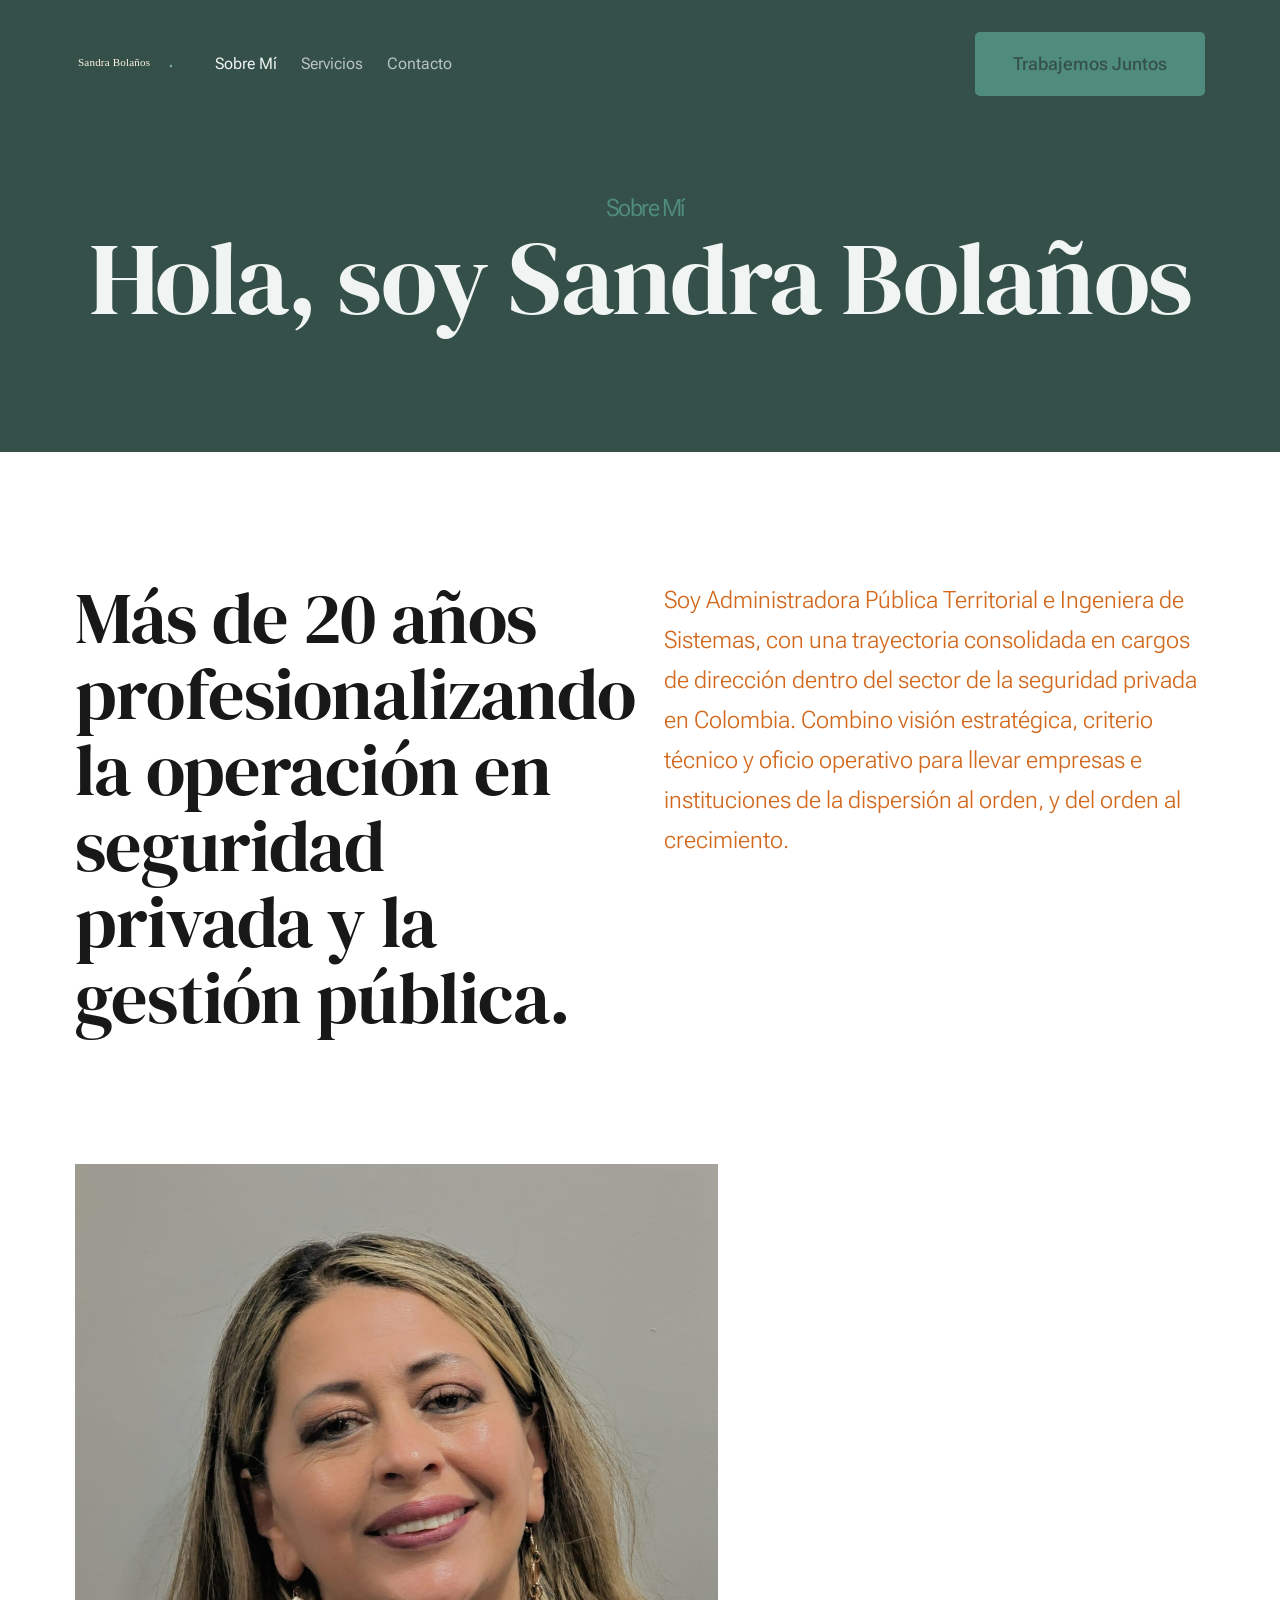
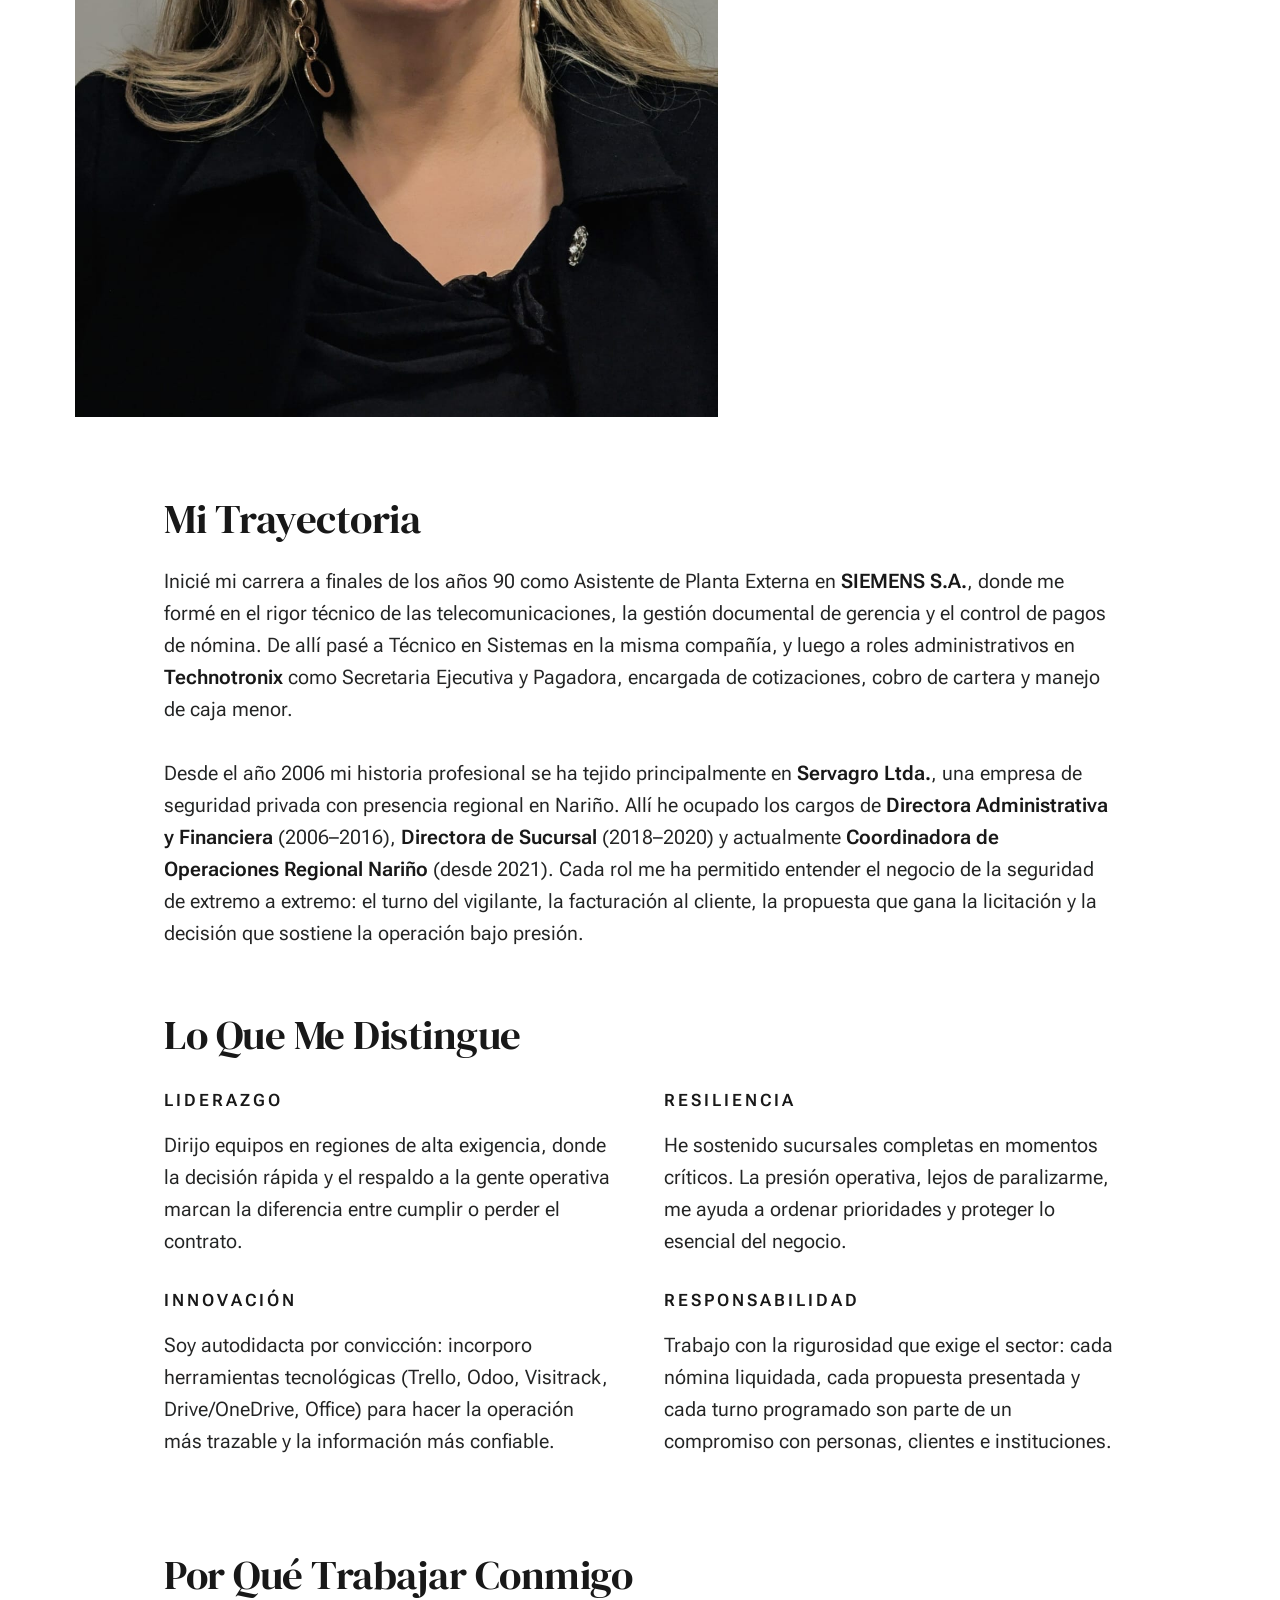
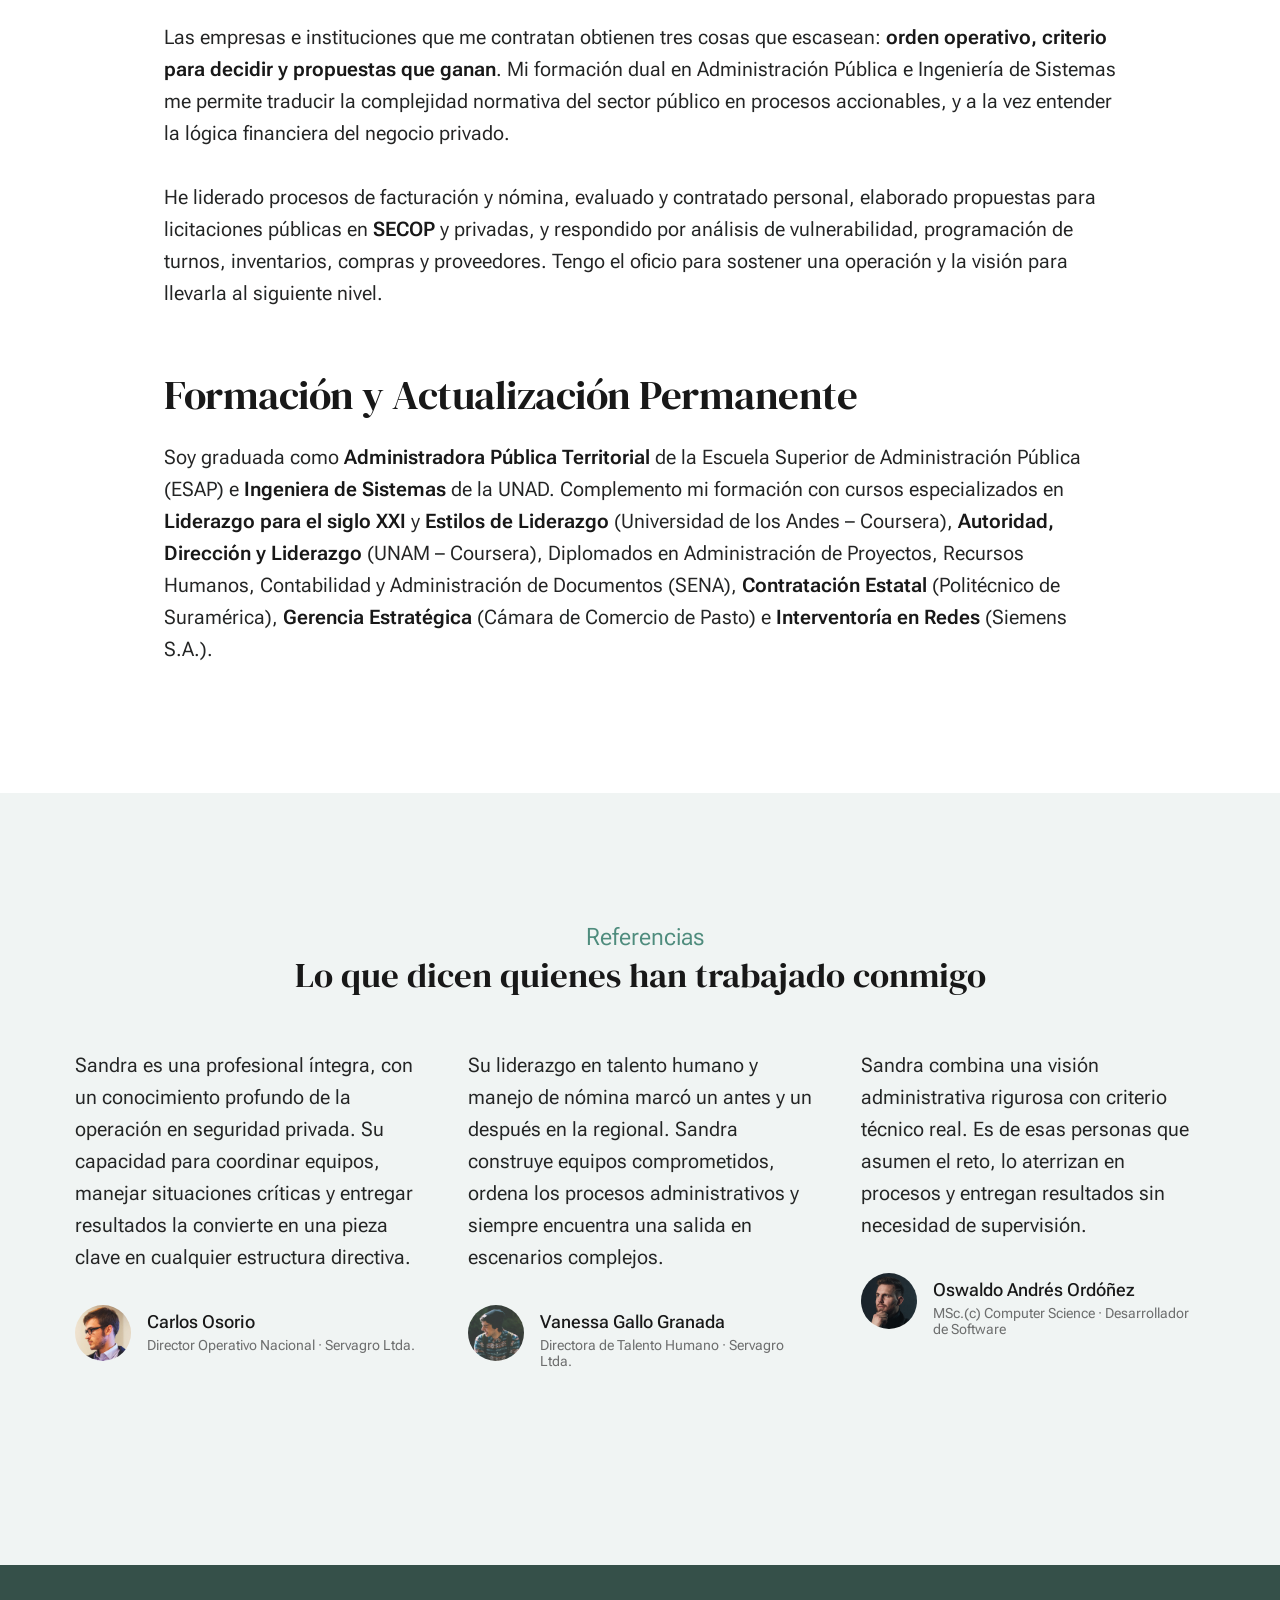
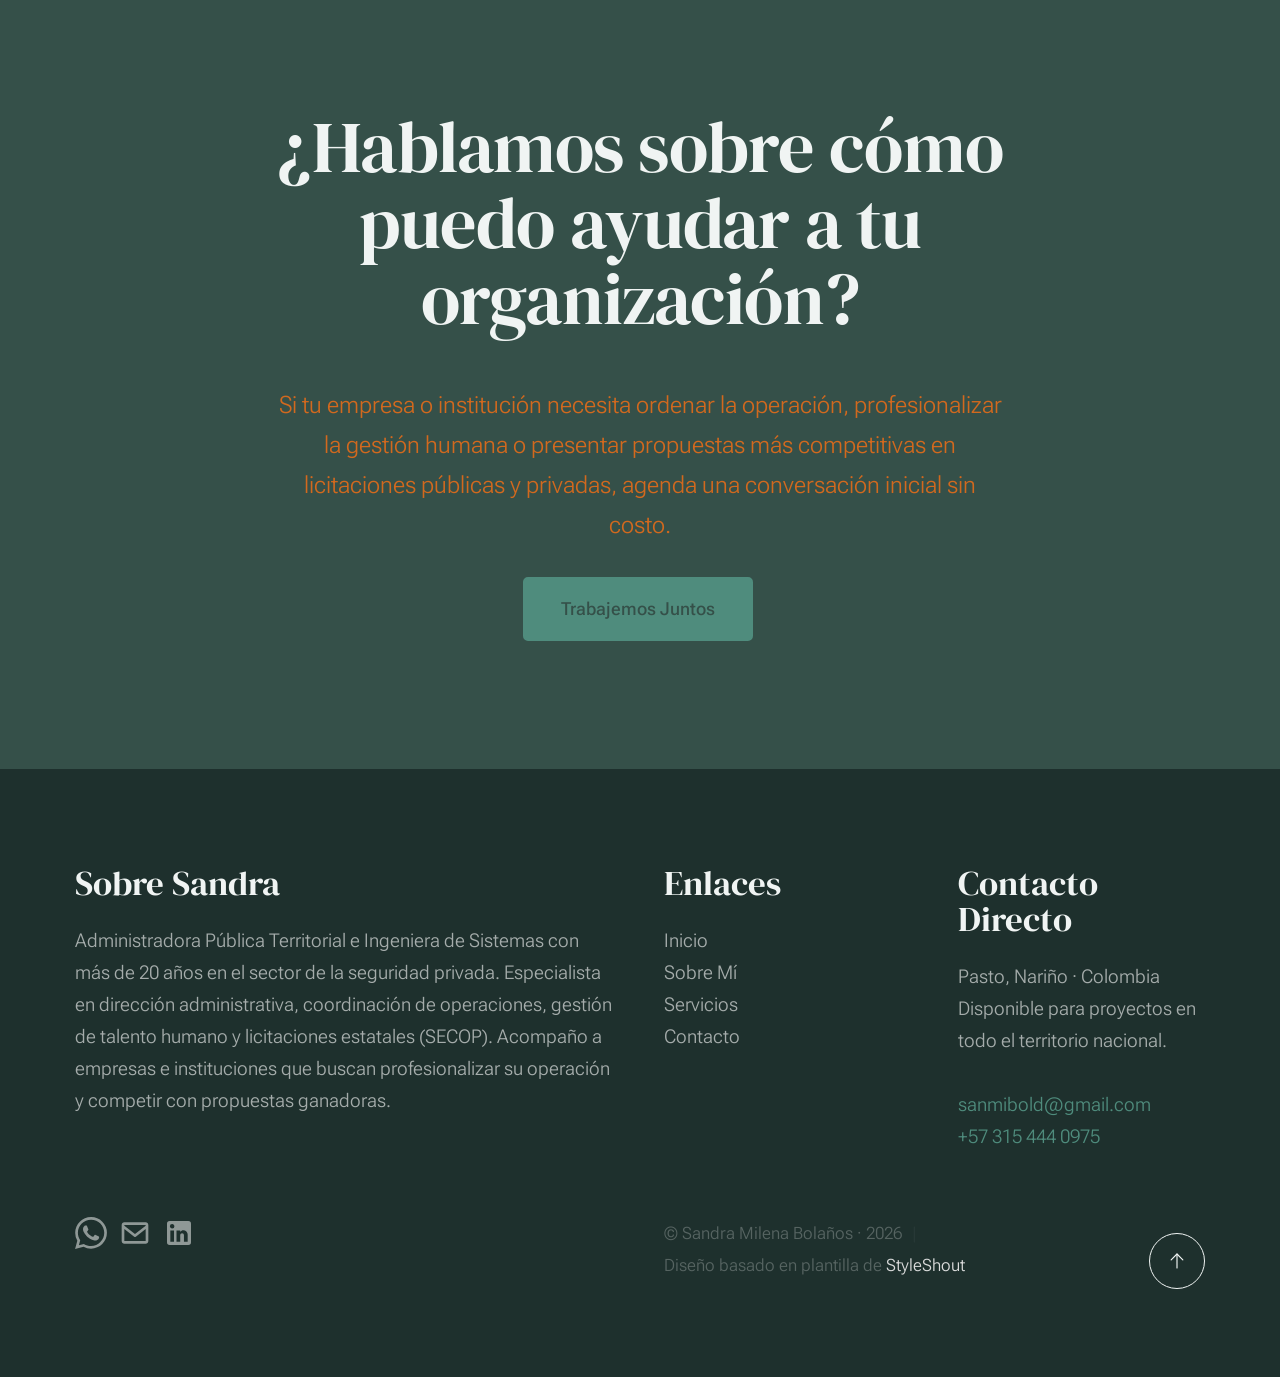
==== about.html @ 8703ee04 "first commit" ====
<!DOCTYPE html>
<html lang="es" class="no-js" >
<head>

    <!--- basic page needs
    ================================================== -->
    <meta charset="utf-8">
    <meta name="viewport" content="width=device-width, initial-scale=1">
    <title>Sobre Mí · Sandra Bolaños</title>
    <meta name="description" content="Conozca la trayectoria de Sandra Milena Bolaños: Administradora Pública, Ingeniera de Sistemas y consultora con más de 20 años en seguridad privada, dirección administrativa y licitaciones estatales.">

    <script>
        document.documentElement.classList.remove('no-js');
        document.documentElement.classList.add('js');
    </script>

    <!-- CSS
    ================================================== -->
    <link rel="stylesheet" href="css/vendor.css">
    <link rel="stylesheet" href="css/styles.css">

    <!-- favicons
    ================================================== -->
    <link rel="apple-touch-icon" sizes="180x180" href="apple-touch-icon.png">
    <link rel="icon" type="image/png" sizes="32x32" href="favicon-32x32.png">
    <link rel="icon" type="image/png" sizes="16x16" href="favicon-16x16.png">
    <link rel="manifest" href="site.webmanifest">

</head>


<body id="top">


    <!-- preloader
    ================================================== -->
    <div id="preloader">
        <div id="loader" class="dots-fade">
            <div></div>
            <div></div>
            <div></div>
        </div>
    </div>


    <!-- page wrap
    ================================================== -->
    <div id="page" class="s-pagewrap">


        <!-- # site header
        ================================================== -->
        <header class="s-header">

            <div class="row s-header__inner width-sixteen-col">

                <div class="s-header__block">
                    <div class="s-header__logo">
                        <a class="logo" href="index.html">
                            <img src="images/logo.svg" alt="Sandra Bolaños · Consultora">
                        </a>
                    </div>

                    <a class="s-header__menu-toggle" href="#0"><span>Menú</span></a>
                </div> <!-- end s-header__block -->

                <nav class="s-header__nav">

                    <ul class="s-header__menu-links">
                        <li class="current"><a href="about.html">Sobre Mí</a></li>
                        <li><a href="services.html">Servicios</a></li>
                        <li><a href="contact.html">Contacto</a></li>
                    </ul> <!-- s-header__menu-links -->

                    <div class="s-header__contact">
                        <a href="contact.html" class="btn btn--primary s-header__contact-btn">Trabajemos Juntos</a>
                    </div> <!-- s-header__contact -->

                </nav> <!-- end s-header__nav -->

            </div> <!-- end s-header__inner -->

        </header> <!-- end s-header -->


        <!-- # site main content
        ================================================== -->
        <section id="content" class="s-content">

               <section class="s-pageheader pageheader">
                    <div class="row">
                        <div class="column xl-12">
                            <h1 class="page-title">
                                <span class="page-title__small-type text-pretitle">Sobre Mí</span>
                                Hola, soy Sandra Bolaños
                            </h1>

                        </div>
                    </div>
               </section> <!-- end pageheader -->

               <section class="s-pagecontent pagecontent">

                    <div class="row pageintro">
                        <div class="column xl-6 lg-12">
                            <h2 class="text-display-title">Más de 20 años profesionalizando la operación en seguridad privada y la gestión pública.</h2>
                        </div>
                        <div class="column xl-6 lg-12 u-flexitem-x-right">
                            <p class="lead">
                            Soy Administradora Pública Territorial e Ingeniera de Sistemas, con una trayectoria
                            consolidada en cargos de dirección dentro del sector de la seguridad privada en Colombia.
                            Combino visión estratégica, criterio técnico y oficio operativo para llevar empresas
                            e instituciones de la dispersión al orden, y del orden al crecimiento.
                            </p>
                        </div>
                    </div> <!-- end pageintro -->

                    <div class="row pagemedia">
                        <div class="column xl-12">
                            <figure class="page-media">
                                <img src="images/intro-bg.jpeg"
                                     srcset="images/intro-bg.jpeg 2400w,
                                             images/intro-bg.jpeg 1200w,
                                             images/intro-bg.jpeg 600w" sizes="(max-width: 2400px) 100vw, 2400px" alt="Sandra Bolaños - Trayectoria profesional">
                            </figure>
                        </div>
                    </div> <!-- end pagemedia -->

                    <div class="row width-narrower pagemain">
                        <div class="column xl-12">

                            <h2>Mi Trayectoria</h2>
                            <p>
                            Inicié mi carrera a finales de los años 90 como Asistente de Planta Externa en
                            <strong>SIEMENS S.A.</strong>, donde me formé en el rigor técnico de las
                            telecomunicaciones, la gestión documental de gerencia y el control de pagos
                            de nómina. De allí pasé a Técnico en Sistemas en la misma compañía, y luego
                            a roles administrativos en <strong>Technotronix</strong> como Secretaria
                            Ejecutiva y Pagadora, encargada de cotizaciones, cobro de cartera y manejo
                            de caja menor.
                            </p>

                            <p>
                            Desde el año 2006 mi historia profesional se ha tejido principalmente en
                            <strong>Servagro Ltda.</strong>, una empresa de seguridad privada con presencia
                            regional en Nariño. Allí he ocupado los cargos de <strong>Directora Administrativa
                            y Financiera</strong> (2006–2016), <strong>Directora de Sucursal</strong>
                            (2018–2020) y actualmente <strong>Coordinadora de Operaciones Regional Nariño</strong>
                            (desde 2021). Cada rol me ha permitido entender el negocio de la seguridad de
                            extremo a extremo: el turno del vigilante, la facturación al cliente, la propuesta
                            que gana la licitación y la decisión que sostiene la operación bajo presión.
                            </p>

                            <h2 class="u-add-bottom">Lo Que Me Distingue</h2>

                            <div class="grid-list-items list-items">
                                <div class="grid-list-items__item list-items__item u-remove-bottom">
                                    <div class="list-items__item-header">
                                        <h6 class="list-items__item-small-title">Liderazgo</h6>
                                    </div>
                                    <p>
                                    Dirijo equipos en regiones de alta exigencia, donde la decisión rápida y
                                    el respaldo a la gente operativa marcan la diferencia entre cumplir o perder
                                    el contrato.
                                    </p>
                                </div>
                                <div class="grid-list-items__item list-items__item u-remove-bottom">
                                    <div class="list-items__item-header">
                                        <h6 class="list-items__item-small-title">Resiliencia</h6>
                                    </div>
                                    <p>
                                    He sostenido sucursales completas en momentos críticos. La presión
                                    operativa, lejos de paralizarme, me ayuda a ordenar prioridades y
                                    proteger lo esencial del negocio.
                                    </p>
                                </div>
                                <div class="grid-list-items__item list-items__item u-remove-bottom">
                                    <div class="list-items__item-header">
                                        <h6 class="list-items__item-small-title">Innovación</h6>
                                    </div>
                                    <p>
                                    Soy autodidacta por convicción: incorporo herramientas tecnológicas
                                    (Trello, Odoo, Visitrack, Drive/OneDrive, Office) para hacer la
                                    operación más trazable y la información más confiable.
                                    </p>
                                </div>
                                <div class="grid-list-items__item list-items__item u-remove-bottom">
                                    <div class="list-items__item-header">
                                        <h6 class="list-items__item-small-title">Responsabilidad</h6>
                                    </div>
                                    <p>
                                    Trabajo con la rigurosidad que exige el sector: cada nómina liquidada,
                                    cada propuesta presentada y cada turno programado son parte de un
                                    compromiso con personas, clientes e instituciones.
                                    </p>
                                </div>
                            </div> <!--grid-list-items -->

                            <h2>Por Qué Trabajar Conmigo</h2>
                            <p>
                            Las empresas e instituciones que me contratan obtienen tres cosas que escasean:
                            <strong>orden operativo, criterio para decidir y propuestas que ganan</strong>.
                            Mi formación dual en Administración Pública e Ingeniería de Sistemas me permite
                            traducir la complejidad normativa del sector público en procesos accionables,
                            y a la vez entender la lógica financiera del negocio privado.
                            </p>

                            <p>
                            He liderado procesos de facturación y nómina, evaluado y contratado personal,
                            elaborado propuestas para licitaciones públicas en <strong>SECOP</strong> y
                            privadas, y respondido por análisis de vulnerabilidad, programación de turnos,
                            inventarios, compras y proveedores. Tengo el oficio para sostener una operación
                            y la visión para llevarla al siguiente nivel.
                            </p>

                            <h2>Formación y Actualización Permanente</h2>
                            <p>
                            Soy graduada como <strong>Administradora Pública Territorial</strong> de la
                            Escuela Superior de Administración Pública (ESAP) e <strong>Ingeniera de
                            Sistemas</strong> de la UNAD. Complemento mi formación con cursos especializados
                            en <strong>Liderazgo para el siglo XXI</strong> y <strong>Estilos de Liderazgo</strong>
                            (Universidad de los Andes – Coursera), <strong>Autoridad, Dirección y Liderazgo</strong>
                            (UNAM – Coursera), Diplomados en Administración de Proyectos, Recursos Humanos,
                            Contabilidad y Administración de Documentos (SENA), <strong>Contratación Estatal</strong>
                            (Politécnico de Suramérica), <strong>Gerencia Estratégica</strong> (Cámara de
                            Comercio de Pasto) e <strong>Interventoría en Redes</strong> (Siemens S.A.).
                            </p>

                        </div> <!-- end grid-block-->
                    </div> <!-- end pagemain -->

               </section> <!-- pagecontent -->

               <section class="s-testimonials">

                    <div class="s-testimonials__header row row-x-center text-center">
                        <div class="column xl-8 lg-12">

                            <p class="text-pretitle">
                            Referencias
                            </p>
                            <h3>
                            Lo que dicen quienes han trabajado conmigo
                            </h3>

                        </div>
                    </div> <!--end s-testimonials__header -->

                    <div class="row s-testimonials__content">
                        <div class="column xl-12 testimonials">

                            <div class="swiper-container testimonials__slider page-slider">

                                <div class="swiper-wrapper">
                                    <div class="testimonials__slide swiper-slide">
                                        <p>
                                        Sandra es una profesional íntegra, con un conocimiento profundo de la
                                        operación en seguridad privada. Su capacidad para coordinar equipos,
                                        manejar situaciones críticas y entregar resultados la convierte en una
                                        pieza clave en cualquier estructura directiva.
                                        </p>
                                        <div class="testimonials__author">
                                            <img src="images/avatars/user-01.jpg" alt="Carlos Osorio" class="testimonials__avatar">
                                            <cite class="testimonials__cite">
                                                <strong>Carlos Osorio</strong>
                                                <span>Director Operativo Nacional · Servagro Ltda.</span>
                                            </cite>
                                        </div>
                                    </div>
                                    <div class="testimonials__slide swiper-slide">
                                        <p>
                                        Su liderazgo en talento humano y manejo de nómina marcó un antes y un
                                        después en la regional. Sandra construye equipos comprometidos, ordena
                                        los procesos administrativos y siempre encuentra una salida en escenarios
                                        complejos.
                                        </p>
                                        <div class="testimonials__author">
                                            <img src="images/avatars/user-04.jpg" alt="Vanessa Gallo Granada" class="testimonials__avatar">
                                            <cite class="testimonials__cite">
                                                <strong>Vanessa Gallo Granada</strong>
                                                <span>Directora de Talento Humano · Servagro Ltda.</span>
                                            </cite>
                                        </div>
                                    </div>
                                    <div class="testimonials__slide swiper-slide">
                                        <p>
                                        Sandra combina una visión administrativa rigurosa con criterio técnico
                                        real. Es de esas personas que asumen el reto, lo aterrizan en procesos
                                        y entregan resultados sin necesidad de supervisión.
                                        </p>
                                        <div class="testimonials__author">
                                            <img src="images/avatars/user-06.jpg" alt="Oswaldo Andrés Ordóñez" class="testimonials__avatar">
                                            <cite class="testimonials__cite">
                                                <strong>Oswaldo Andrés Ordóñez</strong>
                                                <span>MSc.(c) Computer Science · Desarrollador de Software</span>
                                            </cite>
                                        </div>
                                    </div>
                                </div> <!-- end swiper-wrapper -->

                                <div class="swiper-pagination"></div>

                            </div> <!--end testimonials__slider -->

                        </div> <!-- testimonials -->
                    </div> <!--end s-testimonials__content -->

               </section> <!-- end s-testimonials -->

        </section> <!-- s-content-->

        <!-- # cta
        ================================================== -->
        <section id="cta" class="s-cta">

            <div class="row row-x-center text-center">
                <div class="column xl-8 lg-12">

                    <div class="s-cta__content">
                        <h2 class="text-display-title">
                        ¿Hablamos sobre cómo puedo ayudar a tu organización?
                        </h2>
                        <p class="lead">
                        Si tu empresa o institución necesita ordenar la operación, profesionalizar la
                        gestión humana o presentar propuestas más competitivas en licitaciones públicas
                        y privadas, agenda una conversación inicial sin costo.
                        </p>
                        <a href="contact.html" class="btn btn--primary">Trabajemos Juntos</a>
                    </div>

                </div>
            </div>

        </section> <!-- end s-cta -->


        <!-- # footer
        ================================================== -->
        <footer class="s-footer">
            <div class="row s-footer__content">
                <div class="column xl-6 lg-6 md-12 s-footer__block s-footer__about">
                    <h3>Sobre Sandra</h3>
                    <p>
                    Administradora Pública Territorial e Ingeniera de Sistemas con más de 20 años
                    en el sector de la seguridad privada. Especialista en dirección administrativa,
                    coordinación de operaciones, gestión de talento humano y licitaciones estatales
                    (SECOP). Acompaño a empresas e instituciones que buscan profesionalizar su
                    operación y competir con propuestas ganadoras.
                    </p>
                </div>
                <div class="column xl-3 lg-6 md-12 s-footer__block s-footer__site-links">
                    <h3>Enlaces</h3>
                    <ul class="link-list">
                        <li><a href="index.html">Inicio</a></li>
                        <li><a href="about.html">Sobre Mí</a></li>
                        <li><a href="services.html">Servicios</a></li>
                        <li><a href="contact.html">Contacto</a></li>
                    </ul>
                </div>
                <div class="column xl-3 lg-6 md-12 tab-12 s-footer__block s-footer__newsletter">
                    <h3>Contacto Directo</h3>

                    <p>
                    Pasto, Nariño · Colombia<br>
                    Disponible para proyectos en todo el territorio nacional.
                    </p>

                    <p>
                        <a href="mailto:sanmibold@gmail.com">sanmibold@gmail.com</a><br>
                        <a href="tel:+573154440975">+57 315 444 0975</a>
                    </p>
                </div>
            </div>

            <div class="row s-footer__bottom">
                <div class="column xl-6 lg-12">
                    <ul class="s-footer__social social-list">
                        <li>
                            <a href="https://wa.me/573154440975" target="_blank" rel="noopener" title="WhatsApp">
                                <svg xmlns="http://www.w3.org/2000/svg" width="24" height="24" viewBox="0 0 24 24" fill="currentColor"><path d="M.057 24l1.687-6.163a11.867 11.867 0 0 1-1.587-5.946C.16 5.335 5.495 0 12.05 0a11.817 11.817 0 0 1 8.413 3.488 11.824 11.824 0 0 1 3.48 8.414c-.003 6.557-5.338 11.892-11.893 11.892a11.9 11.9 0 0 1-5.688-1.448L.057 24zm6.597-3.807c1.676.995 3.276 1.591 5.392 1.592 5.448 0 9.886-4.434 9.889-9.885.002-5.462-4.415-9.89-9.881-9.892-5.452 0-9.887 4.434-9.889 9.884-.001 2.225.651 3.891 1.746 5.634l-.999 3.648 3.742-.981zm11.387-5.464c-.074-.124-.272-.198-.57-.347-.297-.149-1.758-.868-2.031-.967-.272-.099-.47-.149-.669.149-.198.297-.768.967-.941 1.165-.173.198-.347.223-.644.074-.297-.149-1.255-.462-2.39-1.475-.883-.788-1.48-1.761-1.653-2.059-.173-.297-.018-.458.13-.606.134-.133.297-.347.446-.521.151-.172.2-.296.3-.495.099-.198.05-.372-.025-.521-.075-.149-.669-1.611-.916-2.206-.242-.579-.487-.501-.669-.51l-.57-.01c-.198 0-.52.074-.792.372s-1.04 1.016-1.04 2.479 1.065 2.876 1.213 3.074c.149.198 2.095 3.2 5.076 4.487.709.306 1.263.489 1.694.626.712.226 1.36.194 1.872.118.571-.085 1.758-.719 2.006-1.413.248-.694.248-1.289.173-1.413z"/></svg>
                                <span class="u-screen-reader-text">WhatsApp</span>
                            </a>
                        </li>
                        <li>
                            <a href="mailto:sanmibold@gmail.com" title="Email">
                                <svg xmlns="http://www.w3.org/2000/svg" width="24" height="24" viewBox="0 0 24 24" fill="currentColor"><path d="M20 4H4c-1.103 0-2 .897-2 2v12c0 1.103.897 2 2 2h16c1.103 0 2-.897 2-2V6c0-1.103-.897-2-2-2zm0 2v.511l-8 6.223-8-6.222V6h16zM4 18V9.044l7.386 5.745a.994.994 0 0 0 1.228 0L20 9.044 20.002 18H4z"/></svg>
                                <span class="u-screen-reader-text">Email</span>
                            </a>
                        </li>
                        <li>
                            <a href="#0" title="LinkedIn">
                                <svg xmlns="http://www.w3.org/2000/svg" width="24" height="24" viewBox="0 0 24 24" fill="currentColor"><path d="M19 3a2 2 0 0 1 2 2v14a2 2 0 0 1-2 2H5a2 2 0 0 1-2-2V5a2 2 0 0 1 2-2h14m-.5 15.5v-5.3a3.26 3.26 0 0 0-3.26-3.26c-.85 0-1.84.52-2.32 1.3v-1.11h-2.79v8.37h2.79v-4.93c0-.77.62-1.4 1.39-1.4a1.4 1.4 0 0 1 1.4 1.4v4.93h2.79M6.88 8.56a1.68 1.68 0 0 0 1.68-1.68c0-.93-.75-1.69-1.68-1.69a1.69 1.69 0 0 0-1.69 1.69c0 .93.76 1.68 1.69 1.68m1.39 9.94v-8.37H5.5v8.37h2.77z"/></svg>
                                <span class="u-screen-reader-text">LinkedIn</span>
                            </a>
                        </li>
                    </ul> <!-- end s-footer__social -->
                </div>
                <div class="column xl-6 lg-12">
                    <p class="ss-copyright">
                        <span>© Sandra Milena Bolaños · 2026</span>
                        <span>Diseño basado en plantilla de <a href="https://www.styleshout.com/">StyleShout</a></span>
                    </p>
                </div>

                <div class="ss-go-top">
                    <a class="smoothscroll" title="Volver Arriba" href="#top">
                        <svg xmlns="http://www.w3.org/2000/svg" viewBox="0 0 24 24" width="36" height="36" fill="none" stroke="#ffffff" stroke-width="1" stroke-linecap="round" stroke-linejoin="round"><polyline points="17 11 12 6 7 11"></polyline><line x1="12" y1="18" x2="12" y2="6"></line></svg>
                    </a>
                </div> <!-- end ss-go-top -->
            </div>

        </footer> <!-- end s-footer -->

    </div> <!-- end page-wrap -->

    <!-- Java Script
    ================================================== -->
    <script src="js/plugins.js"></script>
    <script src="js/main.js"></script>

</body>
</html>
---- css/vendor.css ----
/* ===================================================================
 * Monica Third-party Stylesheets
 * Template Ver. 1.0.0
 * 12-13-2022
 * -------------------------------------------------------------------
 *
 * TOC:
 * # PrismJS
 * # Swiper
 *
 * ------------------------------------------------------------------- */


/* ===================================================================
 * # PrismJS 1.20.0
 *   https://prismjs.com/download.html#themes=prism-okaidia&languages=markup+css+clike+javascript+markup-templating+php 
 *   
 *   okaidia theme for JavaScript, CSS and HTML
 *   Loosely based on Monokai textmate theme by http://www.monokai.nl/
 *   @author ocodia
 * ------------------------------------------------------------------- */
code[class*=language-],
pre[class*=language-] {
  color          : #f8f8f2;
  background     : none;
  text-shadow    : 0 1px rgba(0, 0, 0, 0.3);
  font-family    : var(--font-mono);
  font-size      : calc(var(--text-size) * 0.9444);
  text-align     : left;
  white-space    : pre;
  word-spacing   : normal;
  word-break     : normal;
  word-wrap      : normal;
  line-height    : var(--vspace-1);
  -moz-tab-size  : 4;
  -o-tab-size    : 4;
  tab-size       : 4;
  -webkit-hyphens: none;
  -ms-hyphens    : none;
  hyphens        : none;
}

/* Code blocks */
pre[class*=language-] {
  padding : var(--vspace-0_5) 0 var(--vspace-1);
  margin  : var(--vspace-1) 0;
  overflow: auto;
}

:not(pre)>code[class*=language-],
pre[class*=language-] {
  background: #272822;
}

/* Inline code */
:not(pre)>code[class*=language-] {
  padding    : 0.1em;
  white-space: normal;
}

.token.comment,
.token.prolog,
.token.doctype,
.token.cdata {
  color: slategray;
}

.token.punctuation {
  color: #f8f8f2;
}

.token.namespace {
  opacity: 0.7;
}

.token.property,
.token.tag,
.token.constant,
.token.symbol,
.token.deleted {
  color: #f92672;
}

.token.boolean,
.token.number {
  color: #ae81ff;
}

.token.selector,
.token.attr-name,
.token.string,
.token.char,
.token.builtin,
.token.inserted {
  color: #a6e22e;
}

.token.operator,
.token.entity,
.token.url,
.language-css .token.string,
.style .token.string,
.token.variable {
  color: #f8f8f2;
}

.token.atrule,
.token.attr-value,
.token.function,
.token.class-name {
  color: #e6db74;
}

.token.keyword {
  color: #66d9ef;
}

.token.regex,
.token.important {
  color: #fd971f;
}

.token.important,
.token.bold {
  font-weight: bold;
}

.token.italic {
  font-style: italic;
}

.token.entity {
  cursor: help;
}



/* ===================================================================
 * # Swiper 6.4.5
 *   Most modern mobile touch slider and framework with hardware accelerated transitions
 *   https://swiperjs.com
 *
 *   Copyright 2014-2020 Vladimir Kharlampidi
 *
 *   Released under the MIT License
 *
 *   Released on: December 18, 2020
 * ------------------------------------------------------------------- */
@font-face {
  font-family: "swiper-icons";
  src        : url("data:application/font-woff;charset=utf-8;base64, [base64]//wADZ2x5ZgAAAywAAADMAAAD2MHtryVoZWFkAAABbAAAADAAAAA2E2+eoWhoZWEAAAGcAAAAHwAAACQC9gDzaG10eAAAAigAAAAZAAAArgJkABFsb2NhAAAC0AAAAFoAAABaFQAUGG1heHAAAAG8AAAAHwAAACAAcABAbmFtZQAAA/gAAAE5AAACXvFdBwlwb3N0AAAFNAAAAGIAAACE5s74hXjaY2BkYGAAYpf5Hu/j+W2+MnAzMYDAzaX6QjD6/4//Bxj5GA8AuRwMYGkAPywL13jaY2BkYGA88P8Agx4j+/8fQDYfA1AEBWgDAIB2BOoAeNpjYGRgYNBh4GdgYgABEMnIABJzYNADCQAACWgAsQB42mNgYfzCOIGBlYGB0YcxjYGBwR1Kf2WQZGhhYGBiYGVmgAFGBiQQkOaawtDAoMBQxXjg/wEGPcYDDA4wNUA2CCgwsAAAO4EL6gAAeNpj2M0gyAACqxgGNWBkZ2D4/wMA+xkDdgAAAHjaY2BgYGaAYBkGRgYQiAHyGMF8FgYHIM3DwMHABGQrMOgyWDLEM1T9/w8UBfEMgLzE////P/5//f/V/xv+r4eaAAeMbAxwIUYmIMHEgKYAYjUcsDAwsLKxc3BycfPw8jEQA/[base64]/uznmfPFBNODM2K7MTQ45YEAZqGP81AmGGcF3iPqOop0r1SPTaTbVkfUe4HXj97wYE+yNwWYxwWu4v1ugWHgo3S1XdZEVqWM7ET0cfnLGxWfkgR42o2PvWrDMBSFj/IHLaF0zKjRgdiVMwScNRAoWUoH78Y2icB/yIY09An6AH2Bdu/UB+yxopYshQiEvnvu0dURgDt8QeC8PDw7Fpji3fEA4z/PEJ6YOB5hKh4dj3EvXhxPqH/SKUY3rJ7srZ4FZnh1PMAtPhwP6fl2PMJMPDgeQ4rY8YT6Gzao0eAEA409DuggmTnFnOcSCiEiLMgxCiTI6Cq5DZUd3Qmp10vO0LaLTd2cjN4fOumlc7lUYbSQcZFkutRG7g6JKZKy0RmdLY680CDnEJ+UMkpFFe1RN7nxdVpXrC4aTtnaurOnYercZg2YVmLN/d/gczfEimrE/fs/bOuq29Zmn8tloORaXgZgGa78yO9/cnXm2BpaGvq25Dv9S4E9+5SIc9PqupJKhYFSSl47+Qcr1mYNAAAAeNptw0cKwkAAAMDZJA8Q7OUJvkLsPfZ6zFVERPy8qHh2YER+3i/BP83vIBLLySsoKimrqKqpa2hp6+jq6RsYGhmbmJqZSy0sraxtbO3sHRydnEMU4uR6yx7JJXveP7WrDycAAAAAAAH//wACeNpjYGRgYOABYhkgZgJCZgZNBkYGLQZtIJsFLMYAAAw3ALgAeNolizEKgDAQBCchRbC2sFER0YD6qVQiBCv/H9ezGI6Z5XBAw8CBK/m5iQQVauVbXLnOrMZv2oLdKFa8Pjuru2hJzGabmOSLzNMzvutpB3N42mNgZGBg4GKQYzBhYMxJLMlj4GBgAYow/P/PAJJhLM6sSoWKfWCAAwDAjgbRAAB42mNgYGBkAIIbCZo5IPrmUn0hGA0AO8EFTQAA") format("woff");
  font-weight: 400;
  font-style : normal;
}

:root {
  --swiper-theme-color: #007aff;
}

.swiper-container {
  margin-left : auto;
  margin-right: auto;
  position    : relative;
  overflow    : hidden;
  list-style  : none;
  padding     : 0;
  /* Fix of Webkit flickering */
  z-index     : 1;
}

.swiper-container-vertical>.swiper-wrapper {
  flex-direction: column;
}

.swiper-wrapper {
  position           : relative;
  width              : 100%;
  height             : 100%;
  z-index            : 1;
  display            : flex;
  transition-property: transform;
  box-sizing         : content-box;
}

.swiper-container-android .swiper-slide,
.swiper-wrapper {
  transform: translate3d(0px, 0, 0);
}

.swiper-container-multirow>.swiper-wrapper {
  flex-wrap: wrap;
}

.swiper-container-multirow-column>.swiper-wrapper {
  flex-wrap     : wrap;
  flex-direction: column;
}

.swiper-container-free-mode>.swiper-wrapper {
  transition-timing-function: ease-out;
  margin                    : 0 auto;
}

.swiper-slide {
  flex-shrink        : 0;
  width              : 100%;
  height             : 100%;
  position           : relative;
  transition-property: transform;
}

.swiper-slide-invisible-blank {
  visibility: hidden;
}

/* Auto Height */
.swiper-container-autoheight,
.swiper-container-autoheight .swiper-slide {
  height: auto;
}

.swiper-container-autoheight .swiper-wrapper {
  align-items        : flex-start;
  transition-property: transform, height;
}

/* 3D Effects */
.swiper-container-3d {
  perspective: 1200px;
}

.swiper-container-3d .swiper-wrapper,
.swiper-container-3d .swiper-slide,
.swiper-container-3d .swiper-slide-shadow-left,
.swiper-container-3d .swiper-slide-shadow-right,
.swiper-container-3d .swiper-slide-shadow-top,
.swiper-container-3d .swiper-slide-shadow-bottom,
.swiper-container-3d .swiper-cube-shadow {
  transform-style: preserve-3d;
}

.swiper-container-3d .swiper-slide-shadow-left,
.swiper-container-3d .swiper-slide-shadow-right,
.swiper-container-3d .swiper-slide-shadow-top,
.swiper-container-3d .swiper-slide-shadow-bottom {
  position      : absolute;
  left          : 0;
  top           : 0;
  width         : 100%;
  height        : 100%;
  pointer-events: none;
  z-index       : 10;
}

.swiper-container-3d .swiper-slide-shadow-left {
  background-image: linear-gradient(to left, rgba(0, 0, 0, 0.5), rgba(0, 0, 0, 0));
}

.swiper-container-3d .swiper-slide-shadow-right {
  background-image: linear-gradient(to right, rgba(0, 0, 0, 0.5), rgba(0, 0, 0, 0));
}

.swiper-container-3d .swiper-slide-shadow-top {
  background-image: linear-gradient(to top, rgba(0, 0, 0, 0.5), rgba(0, 0, 0, 0));
}

.swiper-container-3d .swiper-slide-shadow-bottom {
  background-image: linear-gradient(to bottom, rgba(0, 0, 0, 0.5), rgba(0, 0, 0, 0));
}

/* CSS Mode */
.swiper-container-css-mode>.swiper-wrapper {
  overflow          : auto;
  scrollbar-width   : none;
  /* For Firefox */
  -ms-overflow-style: none;
  /* For Internet Explorer and Edge */
}

.swiper-container-css-mode>.swiper-wrapper::-webkit-scrollbar {
  display: none;
}

.swiper-container-css-mode>.swiper-wrapper>.swiper-slide {
  scroll-snap-align: start start;
}

.swiper-container-horizontal.swiper-container-css-mode>.swiper-wrapper {
  -ms-scroll-snap-type: x mandatory;
  scroll-snap-type    : x mandatory;
}

.swiper-container-vertical.swiper-container-css-mode>.swiper-wrapper {
  -ms-scroll-snap-type: y mandatory;
  scroll-snap-type    : y mandatory;
}

:root {
  --swiper-navigation-size   : 44px;
  /*
    --swiper-navigation-color: var(--swiper-theme-color);
    */
}

.swiper-button-prev,
.swiper-button-next {
  position       : absolute;
  top            : 50%;
  width          : calc(var(--swiper-navigation-size) / 44 * 27);
  height         : var(--swiper-navigation-size);
  margin-top     : calc(-1 * var(--swiper-navigation-size) / 2);
  z-index        : 10;
  cursor         : pointer;
  display        : flex;
  align-items    : center;
  justify-content: center;
  color          : var(--swiper-navigation-color, var(--swiper-theme-color));
}

.swiper-button-prev.swiper-button-disabled,
.swiper-button-next.swiper-button-disabled {
  opacity       : 0.35;
  cursor        : auto;
  pointer-events: none;
}

.swiper-button-prev:after,
.swiper-button-next:after {
  font-family   : swiper-icons;
  font-size     : var(--swiper-navigation-size);
  text-transform: none !important;
  letter-spacing: 0;
  text-transform: none;
  font-variant  : initial;
  line-height   : 1;
}

.swiper-button-prev,
.swiper-container-rtl .swiper-button-next {
  left : 10px;
  right: auto;
}

.swiper-button-prev:after,
.swiper-container-rtl .swiper-button-next:after {
  content: "prev";
}

.swiper-button-next,
.swiper-container-rtl .swiper-button-prev {
  right: 10px;
  left : auto;
}

.swiper-button-next:after,
.swiper-container-rtl .swiper-button-prev:after {
  content: "next";
}

.swiper-button-prev.swiper-button-white,
.swiper-button-next.swiper-button-white {
  --swiper-navigation-color: #ffffff;
}

.swiper-button-prev.swiper-button-black,
.swiper-button-next.swiper-button-black {
  --swiper-navigation-color: #000000;
}

.swiper-button-lock {
  display: none;
}

:root {
  /*
    --swiper-pagination-color: var(--swiper-theme-color);
    */
}

.swiper-pagination {
  position  : absolute;
  text-align: center;
  transition: 300ms opacity;
  transform : translate3d(0, 0, 0);
  z-index   : 10;
}

.swiper-pagination.swiper-pagination-hidden {
  opacity: 0;
}

/* Common Styles */
.swiper-pagination-fraction,
.swiper-pagination-custom,
.swiper-container-horizontal>.swiper-pagination-bullets {
  bottom: 10px;
  left  : 0;
  width : 100%;
}

/* Bullets */
.swiper-pagination-bullets-dynamic {
  overflow : hidden;
  font-size: 0;
}

.swiper-pagination-bullets-dynamic .swiper-pagination-bullet {
  transform: scale(0.33);
  position : relative;
}

.swiper-pagination-bullets-dynamic .swiper-pagination-bullet-active {
  transform: scale(1);
}

.swiper-pagination-bullets-dynamic .swiper-pagination-bullet-active-main {
  transform: scale(1);
}

.swiper-pagination-bullets-dynamic .swiper-pagination-bullet-active-prev {
  transform: scale(0.66);
}

.swiper-pagination-bullets-dynamic .swiper-pagination-bullet-active-prev-prev {
  transform: scale(0.33);
}

.swiper-pagination-bullets-dynamic .swiper-pagination-bullet-active-next {
  transform: scale(0.66);
}

.swiper-pagination-bullets-dynamic .swiper-pagination-bullet-active-next-next {
  transform: scale(0.33);
}

.swiper-pagination-bullet {
  width        : 8px;
  height       : 8px;
  display      : inline-block;
  border-radius: 100%;
  background   : #000;
  opacity      : 0.2;
}

button.swiper-pagination-bullet {
  border            : none;
  margin            : 0;
  padding           : 0;
  box-shadow        : none;
  -webkit-appearance: none;
  -moz-appearance   : none;
  appearance        : none;
}

.swiper-pagination-clickable .swiper-pagination-bullet {
  cursor: pointer;
}

.swiper-pagination-bullet-active {
  opacity   : 1;
  background: var(--swiper-pagination-color, var(--swiper-theme-color));
}

.swiper-container-vertical>.swiper-pagination-bullets {
  right    : 10px;
  top      : 50%;
  transform: translate3d(0px, -50%, 0);
}

.swiper-container-vertical>.swiper-pagination-bullets .swiper-pagination-bullet {
  margin : 6px 0;
  display: block;
}

.swiper-container-vertical>.swiper-pagination-bullets.swiper-pagination-bullets-dynamic {
  top      : 50%;
  transform: translateY(-50%);
  width    : 8px;
}

.swiper-container-vertical>.swiper-pagination-bullets.swiper-pagination-bullets-dynamic .swiper-pagination-bullet {
  display   : inline-block;
  transition: 200ms transform, 200ms top;
}

.swiper-container-horizontal>.swiper-pagination-bullets .swiper-pagination-bullet {
  margin: 0 4px;
}

.swiper-container-horizontal>.swiper-pagination-bullets.swiper-pagination-bullets-dynamic {
  left       : 50%;
  transform  : translateX(-50%);
  white-space: nowrap;
}

.swiper-container-horizontal>.swiper-pagination-bullets.swiper-pagination-bullets-dynamic .swiper-pagination-bullet {
  transition: 200ms transform, 200ms left;
}

.swiper-container-horizontal.swiper-container-rtl>.swiper-pagination-bullets-dynamic .swiper-pagination-bullet {
  transition: 200ms transform, 200ms right;
}

/* Progress */
.swiper-pagination-progressbar {
  background: rgba(0, 0, 0, 0.25);
  position  : absolute;
}

.swiper-pagination-progressbar .swiper-pagination-progressbar-fill {
  background      : var(--swiper-pagination-color, var(--swiper-theme-color));
  position        : absolute;
  left            : 0;
  top             : 0;
  width           : 100%;
  height          : 100%;
  transform       : scale(0);
  transform-origin: left top;
}

.swiper-container-rtl .swiper-pagination-progressbar .swiper-pagination-progressbar-fill {
  transform-origin: right top;
}

.swiper-container-horizontal>.swiper-pagination-progressbar,
.swiper-container-vertical>.swiper-pagination-progressbar.swiper-pagination-progressbar-opposite {
  width : 100%;
  height: 4px;
  left  : 0;
  top   : 0;
}

.swiper-container-vertical>.swiper-pagination-progressbar,
.swiper-container-horizontal>.swiper-pagination-progressbar.swiper-pagination-progressbar-opposite {
  width : 4px;
  height: 100%;
  left  : 0;
  top   : 0;
}

.swiper-pagination-white {
  --swiper-pagination-color: #ffffff;
}

.swiper-pagination-black {
  --swiper-pagination-color: #000000;
}

.swiper-pagination-lock {
  display: none;
}

/* Scrollbar */
.swiper-scrollbar {
  border-radius   : 10px;
  position        : relative;
  -ms-touch-action: none;
  background      : rgba(0, 0, 0, 0.1);
}

.swiper-container-horizontal>.swiper-scrollbar {
  position: absolute;
  left    : 1%;
  bottom  : 3px;
  z-index : 50;
  height  : 5px;
  width   : 98%;
}

.swiper-container-vertical>.swiper-scrollbar {
  position: absolute;
  right   : 3px;
  top     : 1%;
  z-index : 50;
  width   : 5px;
  height  : 98%;
}

.swiper-scrollbar-drag {
  height       : 100%;
  width        : 100%;
  position     : relative;
  background   : rgba(0, 0, 0, 0.5);
  border-radius: 10px;
  left         : 0;
  top          : 0;
}

.swiper-scrollbar-cursor-drag {
  cursor: move;
}

.swiper-scrollbar-lock {
  display: none;
}

.swiper-zoom-container {
  width          : 100%;
  height         : 100%;
  display        : flex;
  justify-content: center;
  align-items    : center;
  text-align     : center;
}

.swiper-zoom-container>img,
.swiper-zoom-container>svg,
.swiper-zoom-container>canvas {
  max-width    : 100%;
  max-height   : 100%;
  -o-object-fit: contain;
  object-fit   : contain;
}

.swiper-slide-zoomed {
  cursor: move;
}

/* Preloader */
:root {
  /*
    --swiper-preloader-color: var(--swiper-theme-color);
    */
}

.swiper-lazy-preloader {
  width            : 42px;
  height           : 42px;
  position         : absolute;
  left             : 50%;
  top              : 50%;
  margin-left      : -21px;
  margin-top       : -21px;
  z-index          : 10;
  transform-origin : 50%;
  -webkit-animation: swiper-preloader-spin 1s infinite linear;
  animation        : swiper-preloader-spin 1s infinite linear;
  box-sizing       : border-box;
  border           : 4px solid var(--swiper-preloader-color, var(--swiper-theme-color));
  border-radius    : 50%;
  border-top-color : transparent;
}

.swiper-lazy-preloader-white {
  --swiper-preloader-color: #fff;
}

.swiper-lazy-preloader-black {
  --swiper-preloader-color: #000;
}

@-webkit-keyframes swiper-preloader-spin {
  100% {
    transform: rotate(360deg);
  }
}

@keyframes swiper-preloader-spin {
  100% {
    transform: rotate(360deg);
  }
}

/* a11y */
.swiper-container .swiper-notification {
  position      : absolute;
  left          : 0;
  top           : 0;
  pointer-events: none;
  opacity       : 0;
  z-index       : -1000;
}

.swiper-container-fade.swiper-container-free-mode .swiper-slide {
  transition-timing-function: ease-out;
}

.swiper-container-fade .swiper-slide {
  pointer-events     : none;
  transition-property: opacity;
}

.swiper-container-fade .swiper-slide .swiper-slide {
  pointer-events: none;
}

.swiper-container-fade .swiper-slide-active,
.swiper-container-fade .swiper-slide-active .swiper-slide-active {
  pointer-events: auto;
}

.swiper-container-cube {
  overflow: visible;
}

.swiper-container-cube .swiper-slide {
  pointer-events             : none;
  -webkit-backface-visibility: hidden;
  backface-visibility        : hidden;
  z-index                    : 1;
  visibility                 : hidden;
  transform-origin           : 0 0;
  width                      : 100%;
  height                     : 100%;
}

.swiper-container-cube .swiper-slide .swiper-slide {
  pointer-events: none;
}

.swiper-container-cube.swiper-container-rtl .swiper-slide {
  transform-origin: 100% 0;
}

.swiper-container-cube .swiper-slide-active,
.swiper-container-cube .swiper-slide-active .swiper-slide-active {
  pointer-events: auto;
}

.swiper-container-cube .swiper-slide-active,
.swiper-container-cube .swiper-slide-next,
.swiper-container-cube .swiper-slide-prev,
.swiper-container-cube .swiper-slide-next+.swiper-slide {
  pointer-events: auto;
  visibility    : visible;
}

.swiper-container-cube .swiper-slide-shadow-top,
.swiper-container-cube .swiper-slide-shadow-bottom,
.swiper-container-cube .swiper-slide-shadow-left,
.swiper-container-cube .swiper-slide-shadow-right {
  z-index                    : 0;
  -webkit-backface-visibility: hidden;
  backface-visibility        : hidden;
}

.swiper-container-cube .swiper-cube-shadow {
  position  : absolute;
  left      : 0;
  bottom    : 0px;
  width     : 100%;
  height    : 100%;
  background: #000;
  opacity   : 0.6;
  filter    : blur(50px);
  z-index   : 0;
}

.swiper-container-flip {
  overflow: visible;
}

.swiper-container-flip .swiper-slide {
  pointer-events             : none;
  -webkit-backface-visibility: hidden;
  backface-visibility        : hidden;
  z-index                    : 1;
}

.swiper-container-flip .swiper-slide .swiper-slide {
  pointer-events: none;
}

.swiper-container-flip .swiper-slide-active,
.swiper-container-flip .swiper-slide-active .swiper-slide-active {
  pointer-events: auto;
}

.swiper-container-flip .swiper-slide-shadow-top,
.swiper-container-flip .swiper-slide-shadow-bottom,
.swiper-container-flip .swiper-slide-shadow-left,
.swiper-container-flip .swiper-slide-shadow-right {
  z-index                    : 0;
  -webkit-backface-visibility: hidden;
  backface-visibility        : hidden;
}
---- css/styles.css ----
@charset "UTF-8";
/* =================================================================== 
 * Monica Main Stylesheet
 * Template Ver. 1.0.0
 * 12-13-2022
 * ------------------------------------------------------------------
 *
 * TOC:
 * # SETTINGS
 *		## fonts
 *    	## colors
 *	  	## spacing and typescale
 *		## grid variables
 * # CSS RESET
 * # GRID
 *		## extra large devices
 *		## large devices
 *		## medium devices 
 *		## tablet devices
 *		## mobile devices
 *		## small mobile devices
 *		## additional column stackpoints 
 * # BASE SETUP
 * # UTILITY CLASSES
 * # TYPOGRAPHY 
 *		## additional typography & helper classes
 *		## lists
 *		## media 
 *		## spacing
 * # PRELOADER
 *		## page loaded
 * # FORM 
 *		## style placeholder text
 *		## change autocomplete styles in Chrome
 * # BUTTONS
 * # TABLE
 * # COMPONENTS
 *		## pagination 
 *		## alert box 
 *		## skillbars
 *		## stats tabs
 * # PROJECT-WIDE SHARED STYLES
 *		## list items
 *		## social list
 *		## blog card
 *		## testimonials
 *		## swiper overrides
 * # GRID-BASED LAYOUTS
 *		## grid block
 *		## list grid
 * # PAGE WRAP
 * # SITE HEADER
 *		## logo
 *		## main navigation
 *		## mobile menu toggle
 * # PAGEHEADER & PAGECONTENT
 * # INTRO
 *		## intro content
 *		## intro scroll down
 *		## intro transitions
 * # ABOUT
 * # EXPERTISE
 * # CLIENTS
 *		## clients list
 * # CTA
 * # JOURNAL
 * # FOOTER
 *		## newsletter
 *		## copyright
 *		## go top
 * # BLOG STYLES 
 * # PAGE STYLES 
 *		## services page
 *		## contact page
 *
 * ------------------------------------------------------------------ */


/* ===================================================================
 * # SETTINGS
 *
 *
 * ------------------------------------------------------------------- */

/* ------------------------------------------------------------------- 
 * ## fonts 
 * ------------------------------------------------------------------- */
@import url("https://fonts.googleapis.com/css2?family=DM+Serif+Display&family=Roboto+Flex:opsz,wght@8..144,300;8..144,400;8..144,500;8..144,600&display=swap");

:root {
	--font-1: "Roboto Flex", sans-serif;
	--font-2: "DM Serif Display", Serif;

  /* monospace
   */
	--font-mono: Consolas, "Andale Mono", Courier, "Courier New", monospace;
}

/* ------------------------------------------------------------------- 
 * ## colors
 * ------------------------------------------------------------------- */
:root {
  /* color-1(#4D8C80) sage accent
   * color-2(#849896) sage mid — screenshot color hsl(165,9%,55%)
   * color-3(#F0F4F3) very light sage
   */
	--color-1: hsla(165, 28%, 43%, 1);
	--color-2: rgb(132, 152, 150);
	--color-3: hsla(165, 14%, 95%, 1);

  /* theme color variations
   */
	--color-1-lightest             : hsla(165, 28%, 96%, 1);
	--color-1-lighter              : hsla(165, 28%, 72%, 1);
	--color-1-light                : hsla(165, 28%, 58%, 1);
	--color-1-dark                 : hsla(165, 28%, 33%, 1);
	--color-1-darker               : hsla(165, 28%, 22%, 1);
	--color-1-darkest              : hsla(165, 28%, 10%, 1);

	--color-2-lightest             : hsla(165,  9%, 74%, 1);
	--color-2-lighter              : hsla(165,  9%, 64%, 1);
	--color-2-light                : hsla(165,  9%, 55%, 1);
	--color-2-dark                 : hsla(165, 20%, 26%, 1);
	--color-2-darker               : hsla(165, 20%, 14%, 1);

	--color-3-light                : hsla(165, 14%, 100%, 1);
	--color-3-dark                 : hsla(165, 14%, 85%, 1);
	--color-3-darker               : hsla(165, 14%, 75%, 1);

  /* feedback colors
   * color-error(#ffd1d2), color-success(#c8e675), 
   * color-info(#d7ecfb), color-notice(#fff099)
   */
	--color-error                  : hsla(359, 100%, 91%, 1);
	--color-success                : hsla(76, 69%, 68%, 1);
	--color-info                   : hsla(205, 82%, 91%, 1);
	--color-notice                 : hsla(51, 100%, 80%, 1);
	--color-error-content          : hsla(359, 50%, 50%, 1);
	--color-success-content        : hsla(76, 29%, 28%, 1);
	--color-info-content           : hsla(205, 32%, 31%, 1);
	--color-notice-content         : hsla(51, 30%, 30%, 1);

  /* shades 
   * generated using 
   * Tint & Shade Generator 
   * (https                     ://maketintsandshades.com/)
   */
	--color-black                  : #000000;
	--color-gray-19                : #121212;
	--color-gray-18                : #242525;
	--color-gray-17                : #363737;
	--color-gray-16                : #484949;
	--color-gray-15                : #5b5c5c;
	--color-gray-14                : #6d6e6e;
	--color-gray-13                : #7f8080;
	--color-gray-12                : #919292;
	--color-gray-11                : #a3a5a5;
	--color-gray-10                : #b5b7b7;
	--color-gray-9                 : #bcbebe;
	--color-gray-8                 : #c4c5c5;
	--color-gray-7                 : #cbcdcd;
	--color-gray-6                 : #d3d4d4;
	--color-gray-5                 : #dadbdb;
	--color-gray-4                 : #e1e2e2;
	--color-gray-3                 : #e9e9e9;
	--color-gray-2                 : #f0f1f1;
	--color-gray-1                 : #f8f8f8;
	--color-white                  : #ffffff;

  /* text
   */
	--color-text                   : var(--color-gray-18);
	--color-text-dark              : #181818;
	--color-text-light             : var(--color-gray-14);
	--color-placeholder            : var(--color-gray-12);

  /* link
   */
	--color-link                   : var(--color-1);
	--color-link-hover             : var(--color-2-lighter);
	--color-link-active            : var(--color-2-lighter);

  /* buttons
   */
	--color-btn                    : var(--color-gray-4);
	--color-btn-text               : var(--color-text);
	--color-btn-hover              : var(--color-gray-5);
	--color-btn-hover-text         : var(--color-text);
	--color-btn-primary            : var(--color-1);
	--color-btn-primary-text       : var(--color-2-dark);
	--color-btn-primary-hover      : var(--color-1-light);
	--color-btn-primary-hover-text : var(--color-2-dark);
	--color-btn-stroke             : var(--color-text-dark);
	--color-btn-stroke-text        : var(--color-text-dark);
	--color-btn-stroke-hover       : var(--color-text-dark);
	--color-btn-stroke-hover-text  : var(--color-white);

  /* preloader
   */
	--color-preloader-bg           : var(--color-2-dark);
	--color-loader                 : var(--color-white);
	--color-loader-light           : var(--color-2-light);

  /* others
   */
	--color-body                   : white;
	--color-border                 : rgba(0, 0, 0, .1);
	--border-radius                : 5px;
}

/* ------------------------------------------------------------------- 
 * ## spacing and typescale
 * ------------------------------------------------------------------- */
:root {
  /* spacing
   * base font size: 20px 
   * vertical space unit : 32px
   */
	--base-size        : 62.5%;
	--multiplier       : 1;
	--base-font-size   : calc(2rem * var(--multiplier));
	--space            : calc(3.2rem * var(--multiplier));

  /* vertical spacing 
   */
	--vspace-0_125     : calc(0.125 * var(--space));
	--vspace-0_25      : calc(0.25 * var(--space));
	--vspace-0_375     : calc(0.375 * var(--space));
	--vspace-0_5       : calc(0.5 * var(--space));
	--vspace-0_625     : calc(0.625 * var(--space));
	--vspace-0_75      : calc(0.75 * var(--space));
	--vspace-0_875     : calc(0.875 * var(--space));
	--vspace-1         : calc(var(--space));
	--vspace-1_25      : calc(1.25 * var(--space));
	--vspace-1_5       : calc(1.5 * var(--space));
	--vspace-1_75      : calc(1.75 * var(--space));
	--vspace-2         : calc(2 * var(--space));
	--vspace-2_5       : calc(2.5 * var(--space));
	--vspace-3         : calc(3 * var(--space));
	--vspace-3_5       : calc(3.5 * var(--space));
	--vspace-4         : calc(4 * var(--space));
	--vspace-4_5       : calc(4.5 * var(--space));
	--vspace-5         : calc(5 * var(--space));
	--vspace-5_5       : calc(5.5 * var(--space));
	--vspace-6         : calc(6 * var(--space));
	--vspace-6_5       : calc(6.5 * var(--space));
	--vspace-7         : calc(7 * var(--space));
	--vspace-7_5       : calc(7.5 * var(--space));
	--vspace-8         : calc(8 * var(--space));
	--vspace-8_5       : calc(8.5 * var(--space));
	--vspace-9         : calc(9 * var(--space));
	--vspace-9_5       : calc(9.5 * var(--space));
	--vspace-10        : calc(10 * var(--space));

  /* type scale
   * ratio 1        :2 | base: 20px
   * -------------------------------------------------------
   *
   * --text-huge-3    = (148.60px)
   * --text-huge-2    = (123.83px)
   * --text-huge-1    = (103.20px)
   * --text-display-3 = (86.00px)
   * --text-display-2 = (71.66px)
   * --text-display-1 = (59.72px)
   * --text-xxxl      = (49.77px)
   * --text-xxl       = (41.47px)
   * --text-xl        = (34.56px)
   * --text-lg        = (28.80px)
   * --text-md        = (24.00px)
   * --text-size      = (20.00px) BASE
   * --text-sm        = (16.67px)
   * --text-xs        = (13.89px)
   *
   * ---------------------------------------------------------
   */
	--text-scale-ratio : 1.2;
	--text-size        : var(--base-font-size);
	--text-xs          : calc((var(--text-size) / var(--text-scale-ratio)) / var(--text-scale-ratio));
	--text-sm          : calc(var(--text-xs) * var(--text-scale-ratio));
	--text-md          : calc(var(--text-sm) * var(--text-scale-ratio) * var(--text-scale-ratio));
	--text-lg          : calc(var(--text-md) * var(--text-scale-ratio));
	--text-xl          : calc(var(--text-lg) * var(--text-scale-ratio));
	--text-xxl         : calc(var(--text-xl) * var(--text-scale-ratio));
	--text-xxxl        : calc(var(--text-xxl) * var(--text-scale-ratio));
	--text-display-1   : calc(var(--text-xxxl) * var(--text-scale-ratio));
	--text-display-2   : calc(var(--text-display-1) * var(--text-scale-ratio));
	--text-display-3   : calc(var(--text-display-2) * var(--text-scale-ratio));
	--text-huge-1      : calc(var(--text-display-3) * var(--text-scale-ratio));
	--text-huge-2      : calc(var(--text-huge-1) * var(--text-scale-ratio));
	--text-huge-3      : calc(var(--text-huge-2) * var(--text-scale-ratio));

  /* default button height
   */
	--vspace-btn       : var(--vspace-2);
}

/* on mobile devices below 600px, change the value of '--multiplier' 
 * to adjust the values of base font size and vertical space unit.
 */
@media screen and (max-width: 600px) {
	:root {
		--multiplier: .9375;
	}
}

/* ------------------------------------------------------------------- 
 * ## grid variables
 * ------------------------------------------------------------------- */
:root {
  
  /* widths for rows and containers
   */
	--width-sixteen-cols: 1760px;
	--width-default     : 1320px;
	--width-wide        : 1600px;
	--width-wider       : 1800px;
	--width-narrow      : 1200px;
	--width-narrower    : 1000px;
	--width-narrowest   : 800px;
	--width-full        : 100%;
	--width-grid-max    : var(--width-default);

  /* gutter
   */
	--gutter            : 2.4rem;
}

/* on large screen devices
 */
@media screen and (max-width: 1000px) {
	:root {
		--gutter: 2.2rem;
	}
}

/* on small devices
 */
@media screen and (max-width: 600px) {
	:root {
		--gutter: 1rem;
	}
}



/* ====================================================================
 * # CSS RESET
 *
 *
 * --------------------------------------------------------------------
 * http://meyerweb.com/eric/tools/css/reset/ 
 * v2.0 | 20110126
 * License: none (public domain)
 * -------------------------------------------------------------------- */
html,
body,
div,
span,
applet,
object,
iframe,
h1,
h2,
h3,
h4,
h5,
h6,
p,
blockquote,
pre,
a,
abbr,
acronym,
address,
big,
cite,
code,
del,
dfn,
em,
img,
ins,
kbd,
q,
s,
samp,
small,
strike,
strong,
sub,
sup,
tt,
var,
b,
u,
i,
center,
dl,
dt,
dd,
ol,
ul,
li,
fieldset,
form,
label,
legend,
table,
caption,
tbody,
tfoot,
thead,
tr,
th,
td,
article,
aside,
canvas,
details,
embed,
figure,
figcaption,
footer,
header,
hgroup,
menu,
nav,
output,
ruby,
section,
summary,
time,
mark,
audio,
video {
	margin        : 0;
	padding       : 0;
	border        : 0;
	font-size     : 100%;
	font          : inherit;
	vertical-align: baseline;
}

/* HTML5 display-role reset for older browsers */
article,
aside,
details,
figcaption,
figure,
footer,
header,
hgroup,
menu,
nav,
section {
	display: block;
}

body {
	line-height: 1;
}

ol,
ul {
	list-style: none;
}

blockquote,
q {
	quotes: none;
}

blockquote:before,
blockquote:after,
q:before,
q:after {
	content: "";
	content: none;
}

table {
	border-collapse: collapse;
	border-spacing : 0;
}


/* ===================================================================
 * # GRID v5.0.0
 *
 *
 * -------------------------------------------------------------------
 * - Grid system based on the flex display property.
 *
 * - Grid breakpoints are based on MAXIMUM WIDTH media queries, 
 *   meaning they apply to that one breakpoint and ALL THOSE BELOW IT.
 *
 * - Grid columns without a specified width will automatically layout 
 *   as equal width columns.
 *
 * - On viewports 400px and below, all grid columns will stacked 
 *   vertically
 *
 * ------------------------------------------------------------------- */

/* row 
 */
.row {
	display  : flex;
	flex-flow: row wrap;
	width    : min(92%, var(--width-grid-max));
	margin   : 0 auto;
}

.row .row {
	width       : auto;
	margin-left : calc(var(--gutter) * -1);
	margin-right: calc(var(--gutter) * -1);
}

/* column
 */
.column {
	flex   : 1;
	padding: 0 var(--gutter);
}

.collapse>.column,
.column.collapse {
	padding: 0;
}

/* row utility classes
 */
.row.row-wrap {
	flex-wrap: wrap;
}

.row.row-nowrap {
	flex-wrap: nowrap;
}

.row.row-y-top {
	align-items: flex-start;
}

.row.row-y-bottom {
	align-items: flex-end;
}

.row.row-y-center {
	align-items: center;
}

.row.row-stretch {
	align-items: stretch;
}

.row.row-baseline {
	align-items: baseline;
}

.row.row-x-left {
	justify-content: flex-start;
}

.row.row-x-right {
	justify-content: flex-end;
}

.row.row-x-center {
	justify-content: center;
}

.row.row-center {
	align-items    : center;
	justify-content: center;
}

/* ------------------------- -------------------------------------------
 * ## extra large devices (1201px and above)
 * -------------------------------------------------------------------- */
.xl-1 {
	flex : none;
	width: 8.3333333333%;
}

.xl-2 {
	flex : none;
	width: 16.6666666667%;
}

.xl-3 {
	flex : none;
	width: 25%;
}

.xl-4 {
	flex : none;
	width: 33.3333333333%;
}

.xl-5 {
	flex : none;
	width: 41.6666666667%;
}

.xl-6 {
	flex : none;
	width: 50%;
}

.xl-7 {
	flex : none;
	width: 58.3333333333%;
}

.xl-8 {
	flex : none;
	width: 66.6666666667%;
}

.xl-9 {
	flex : none;
	width: 75%;
}

.xl-10 {
	flex : none;
	width: 83.3333333333%;
}

.xl-11 {
	flex : none;
	width: 91.6666666667%;
}

.xl-12 {
	flex : none;
	width: 100%;
}

/* --------------------------------------------------------------------
 * ## large devices (1001px to 1200px)
 * -------------------------------------------------------------------- */
@media screen and (max-width: 1200px) {
	.lg-1 {
		flex : none;
		width: 8.3333333333%;
	}

	.lg-2 {
		flex : none;
		width: 16.6666666667%;
	}

	.lg-3 {
		flex : none;
		width: 25%;
	}

	.lg-4 {
		flex : none;
		width: 33.3333333333%;
	}

	.lg-5 {
		flex : none;
		width: 41.6666666667%;
	}

	.lg-6 {
		flex : none;
		width: 50%;
	}

	.lg-7 {
		flex : none;
		width: 58.3333333333%;
	}

	.lg-8 {
		flex : none;
		width: 66.6666666667%;
	}

	.lg-9 {
		flex : none;
		width: 75%;
	}

	.lg-10 {
		flex : none;
		width: 83.3333333333%;
	}

	.lg-11 {
		flex : none;
		width: 91.6666666667%;
	}

	.lg-12 {
		flex : none;
		width: 100%;
	}
}

/* --------------------------------------------------------------------
 * ## medium devices (801px to 1000px)
 * -------------------------------------------------------------------- */
@media screen and (max-width: 1000px) {
	.md-1 {
		flex : none;
		width: 8.3333333333%;
	}

	.md-2 {
		flex : none;
		width: 16.6666666667%;
	}

	.md-3 {
		flex : none;
		width: 25%;
	}

	.md-4 {
		flex : none;
		width: 33.3333333333%;
	}

	.md-5 {
		flex : none;
		width: 41.6666666667%;
	}

	.md-6 {
		flex : none;
		width: 50%;
	}

	.md-7 {
		flex : none;
		width: 58.3333333333%;
	}

	.md-8 {
		flex : none;
		width: 66.6666666667%;
	}

	.md-9 {
		flex : none;
		width: 75%;
	}

	.md-10 {
		flex : none;
		width: 83.3333333333%;
	}

	.md-11 {
		flex : none;
		width: 91.6666666667%;
	}

	.md-12 {
		flex : none;
		width: 100%;
	}
}

/* --------------------------------------------------------------------
 * ## tablet devices (601px to 800px)  
 * -------------------------------------------------------------------- */
@media screen and (max-width: 800px) {
	.tab-1 {
		flex : none;
		width: 8.3333333333%;
	}

	.tab-2 {
		flex : none;
		width: 16.6666666667%;
	}

	.tab-3 {
		flex : none;
		width: 25%;
	}

	.tab-4 {
		flex : none;
		width: 33.3333333333%;
	}

	.tab-5 {
		flex : none;
		width: 41.6666666667%;
	}

	.tab-6 {
		flex : none;
		width: 50%;
	}

	.tab-7 {
		flex : none;
		width: 58.3333333333%;
	}

	.tab-8 {
		flex : none;
		width: 66.6666666667%;
	}

	.tab-9 {
		flex : none;
		width: 75%;
	}

	.tab-10 {
		flex : none;
		width: 83.3333333333%;
	}

	.tab-11 {
		flex : none;
		width: 91.6666666667%;
	}

	.tab-12 {
		flex : none;
		width: 100%;
	}
}

/* --------------------------------------------------------------------
 * ## mobile devices (401px to 600px)  
 * -------------------------------------------------------------------- */
@media screen and (max-width: 600px) {
	.row {
		width        : 100%;
		padding-left : 6vw;
		padding-right: 6vw;
	}

	.row .row {
		padding-left : 0;
		padding-right: 0;
	}

	.mob-1 {
		flex : none;
		width: 8.3333333333%;
	}

	.mob-2 {
		flex : none;
		width: 16.6666666667%;
	}

	.mob-3 {
		flex : none;
		width: 25%;
	}

	.mob-4 {
		flex : none;
		width: 33.3333333333%;
	}

	.mob-5 {
		flex : none;
		width: 41.6666666667%;
	}

	.mob-6 {
		flex : none;
		width: 50%;
	}

	.mob-7 {
		flex : none;
		width: 58.3333333333%;
	}

	.mob-8 {
		flex : none;
		width: 66.6666666667%;
	}

	.mob-9 {
		flex : none;
		width: 75%;
	}

	.mob-10 {
		flex : none;
		width: 83.3333333333%;
	}

	.mob-11 {
		flex : none;
		width: 91.6666666667%;
	}

	.mob-12 {
		flex : none;
		width: 100%;
	}
}

/* --------------------------------------------------------------------
 * ## small mobile devices (up to 400px)
 * -------------------------------------------------------------------- */

/* stack columns vertically
 */
@media screen and (max-width: 400px) {
	.row .row {
		margin-left : 0;
		margin-right: 0;
	}

	.column {
		flex        : none;
		width       : 100%;
		margin-left : 0;
		margin-right: 0;
		padding     : 0;
	}
}

/* --------------------------------------------------------------------
 * ## additional column stackpoints 
 * -------------------------------------------------------------------- */
@media screen and (max-width: 900px) {
	.stack-on-900 {
		flex        : none;
		width       : 100%;
		margin-left : 0;
		margin-right: 0;
	}
}

@media screen and (max-width: 700px) {
	.stack-on-700 {
		flex        : none;
		width       : 100%;
		margin-left : 0;
		margin-right: 0;
	}
}

@media screen and (max-width: 550px) {
	.stack-on-550 {
		flex        : none;
		width       : 100%;
		margin-left : 0;
		margin-right: 0;
	}
}


/* ===================================================================
 * # BASE SETUP
 *
 *
 * ------------------------------------------------------------------- */
html {
	font-size : var(--base-size);
	box-sizing: border-box;
}

*,
*::before,
*::after {
	box-sizing: inherit;
}

html,
body {
	height: 100%;
}

body {
	background-color          : var(--color-body);
	-webkit-overflow-scrolling: touch;
	-webkit-text-size-adjust  : 100%;
	-webkit-font-smoothing    : antialiased;
	-moz-osx-font-smoothing   : grayscale;
}

p {
	font-size     : inherit;
	text-rendering: optimizeLegibility;
}

a {
	text-decoration: none;
}

svg,
img,
video {
	max-width: 100%;
	height   : auto;
}

pre {
	overflow: auto;
}

div,
dl,
dt,
dd,
ul,
ol,
li,
h1,
h2,
h3,
h4,
h5,
h6,
pre,
form,
p,
blockquote,
th,
td {
	margin : 0;
	padding: 0;
}

input[type=email],
input[type=number],
input[type=search],
input[type=text],
input[type=tel],
input[type=url],
input[type=password],
textarea {
	-webkit-appearance: none;
	-moz-appearance   : none;
	appearance        : none;
}


/* ===================================================================
 * # UTILITY CLASSES
 *
 *
 * ------------------------------------------------------------------- */

/* flex item alignment classes
 */
.u-flexitem-center {
	margin    : auto;
	align-self: center;
}

.u-flexitem-left {
	margin-right: auto;
	align-self  : center;
}

.u-flexitem-right {
	margin-left: auto;
	align-self : center;
}

.u-flexitem-x-center {
	margin-right: auto;
	margin-left : auto;
}

.u-flexitem-x-left {
	margin-right: auto;
}

.u-flexitem-x-right {
	margin-left: auto;
}

.u-flexitem-y-center {
	align-self: center;
}

.u-flexitem-y-top {
	align-self: flex-start;
}

.u-flexitem-y-bottom {
	align-self: flex-end;
}

/* misc helper classes
 */
.u-screen-reader-text {
	clip             : rect(1px, 1px, 1px, 1px);
	-webkit-clip-path: inset(50%);
	clip-path        : inset(50%);
	height           : 1px;
	width            : 1px;
	margin           : -1px;
	overflow         : hidden;
	padding          : 0;
	border           : 0;
	position         : absolute;
	word-wrap        : normal !important;
}

.u-clearfix:after {
	content: "";
	display: table;
	clear  : both;
}

.u-flex-center {
	align-items    : center;
	justify-content: center;
}

.u-hidden {
	display: none;
}

.u-invisible {
	visibility: hidden;
}

.u-antialiased {
	-webkit-font-smoothing : antialiased;
	-moz-osx-font-smoothing: grayscale;
}

.u-overflow-hidden {
	overflow: hidden;
}

.u-remove-top {
	margin-top: 0;
}

.u-remove-bottom {
	margin-bottom: 0;
}

.u-add-half-bottom {
	margin-bottom: var(--vspace-0_5);
}

.u-add-bottom {
	margin-bottom: var(--vspace-1);
}

.u-no-border {
	border: none;
}

.u-fullwidth {
	width: 100%;
}

.u-pull-left {
	float: left;
}

.u-pull-right {
	float: right;
}


/* ===================================================================
 * # TYPOGRAPHY 
 *
 *
 * ------------------------------------------------------------------- 
 * type scale - ratio 1:2 | base: 20px
 * -------------------------------------------------------------------
 *
 * --text-huge-3    = (148.60px)
 * --text-huge-2    = (123.83px)
 * --text-huge-1    = (103.20px)
 * --text-display-3 = (86.00px)
 * --text-display-2 = (71.66px)
 * --text-display-1 = (59.72px)
 * --text-xxxl      = (49.77px)
 * --text-xxl       = (41.47px)
 * --text-xl        = (34.56px)
 * --text-lg        = (28.80px)
 * --text-md        = (24.00px)
 * --text-size      = (20.00px) BASE
 * --text-sm        = (16.67px)
 * --text-xs        = (13.89px)
 *
 * -------------------------------------------------------------------- */

/* --------------------------------------------------------------------
 * ## base type styles
 * -------------------------------------------------------------------- */
body {
	font-family: var(--font-1);
	font-size  : var(--base-font-size);
	font-weight: 400;
	line-height: var(--vspace-1);
	color      : var(--color-text);
}

/* links
 */
a {
	color     : var(--color-link);
	transition: all 0.3s ease-in-out;
}

a:focus,
a:hover,
a:active {
	color: var(--color-link-hover);
}

a:hover,
a:active {
	outline: 0;
}

/* headings
 */
h1,
h2,
h3,
h4,
h5,
h6,
.h1,
.h2,
.h3,
.h4,
.h5,
.h6 {
	font-family           : var(--font-2);
	font-weight           : 400;
	color                 : var(--color-text-dark);
	font-variant-ligatures: common-ligatures;
	text-rendering        : optimizeLegibility;
}

h1,
.h1 {
	margin-top   : var(--vspace-2_5);
	margin-bottom: var(--vspace-0_75);
}

h2,
.h2,
h3,
.h3,
h4,
.h4 {
	margin-top   : var(--vspace-2);
	margin-bottom: var(--vspace-0_75);
}

h5,
.h5,
h6,
.h6 {
	margin-top   : var(--vspace-1_75);
	margin-bottom: var(--vspace-0_5);
}

h1,
.h1 {
	font-size     : var(--text-display-2);
	line-height   : calc(2.25 * var(--space));
	letter-spacing: -0.015em;
}

@media screen and (max-width: 500px) {

	h1,
	.h1 {
		font-size  : var(--text-xxxl);
		line-height: calc(1.625 * var(--space));
	}
}

h2,
.h2 {
	font-size     : var(--text-xxl);
	line-height   : calc(1.375 * var(--space));
	letter-spacing: -0.012em;
}

h3,
.h3 {
	font-size  : var(--text-xl);
	line-height: calc(1.125 * var(--space));
}

h4,
.h4 {
	font-size  : var(--text-lg);
	line-height: var(--vspace-1);
}

h5,
.h5 {
	font-size  : var(--text-md);
	line-height: var(--vspace-0_875);
}

h6,
.h6 {
	font-family   : var(--font-1);
	font-weight   : 600;
	font-size     : var(--text-sm);
	line-height   : var(--vspace-0_75);
	text-transform: uppercase;
	letter-spacing: 0.3rem;
}

/* emphasis, italic,
 * strong, bold and small text
 */
em,
i,
strong,
b {
	font-size  : inherit;
	line-height: inherit;
}

em,
i {
	font-style: italic;
}

strong,
b {
	font-weight: 600;
	color      : var(--color-text-dark);
}

small {
	font-size  : 80%;
	font-weight: 400;
	line-height: var(--vspace-0_5);
}

/* blockquotes
 */
blockquote {
	margin     : 0 0 var(--vspace-1) 0;
	padding    : var(--vspace-1) var(--vspace-1_5);
	border-left: 2px solid var(--color-text-dark);
	position   : relative;
}

blockquote p {
	font-family: var(--font-1);
	font-weight: 400;
	font-size  : var(--text-lg);
	font-style : normal;
	line-height: var(--vspace-1_25);
	color      : var(--color-text-dark);
	padding    : 0;
}

blockquote cite {
	display    : block;
	font-family: var(--font-1);
	font-weight: 400;
	font-size  : var(--text-sm);
	line-height: var(--vspace-0_75);
	font-style : normal;
}

blockquote cite:before {
	content: "— ";
}

blockquote cite,
blockquote cite a,
blockquote cite a:visited {
	color : var(--color-text-light);
	border: none;
}

@media screen and (max-width: 500px) {
	blockquote {
		padding: var(--vspace-0_75) var(--vspace-0_75);
	}

	blockquote p {
		font-size  : var(--text-md);
		line-height: var(--vspace-1);
	}
}

/* figures
 */
figure img,
p img {
	margin        : 0;
	vertical-align: bottom;
}

figure {
	display     : block;
	margin-left : 0;
	margin-right: 0;
}

figure img+figcaption {
	margin-top: var(--vspace-1);
}

figcaption {
	/* font-style: italic; */
	font-size    : var(--text-sm);
	text-align   : center;
	margin-bottom: 0;
}

/* preformatted, code
 */
var,
kbd,
samp,
code,
pre {
	font-family: var(--font-mono);
}

pre {
	padding   : var(--vspace-0_75) var(--vspace-1) var(--vspace-1);
	background: var(--color-gray-2);
	overflow-x: auto;
}

code {
	font-size    : var(--text-sm);
	line-height  : 1.6rem;
	margin       : 0 0.2rem;
	padding      : calc((var(--vspace-1) - 1.6rem) / 2 - 0.1rem) 0.7rem;
	white-space  : nowrap;
	background   : var(--color-gray-2);
	border       : 1px solid var(--color-gray-5);
	color        : var(--color-text);
	border-radius: 3px;
}

pre>code {
	display    : block;
	white-space: pre;
	line-height: var(--vspace-1);
	padding    : 0;
	margin     : 0;
	border     : none;
}

/* deleted text, abbreviation,
 * & mark text
 */
del {
	text-decoration: line-through;
}

abbr {
	font-family   : var(--font-1);
	font-weight   : 600;
	font-variant  : small-caps;
	text-transform: lowercase;
	letter-spacing: 0.1em;
	color         : var(--color-text-dark);
}

abbr[title],
dfn[title] {
	border-bottom  : 1px dotted;
	cursor         : help;
	text-decoration: none;
}

mark {
	background: var(--color-1-light);
	color     : var(--color-text);
}

/* horizontal rule
 */
hr {
	border      : solid var(--color-border);
	border-width: 0.1rem 0 0;
	clear       : both;
	margin      : var(--vspace-2) 0 calc(var(--vspace-2) - 1px);
	height      : 0;
}

hr.fancy {
	border    : none;
	margin    : var(--vspace-2) 0;
	height    : var(--vspace-1);
	text-align: center;
}

hr.fancy::before {
	content       : "*****";
	letter-spacing: 0.3em;
}

/* --------------------------------------------------------------------
 * ## additional typography & helper classes
 * -------------------------------------------------------------------- */
.lead,
.attention-getter {
	font-family: var(--font-1);
	font-size  : var(--text-md);
	line-height: var(--vspace-1_25);
}

@media screen and (max-width: 800px) {

	.lead,
	.attention-getter {
		font-size  : calc(var(--text-size) * 1.1);
		line-height: calc(1.125 * var(--space));
	}
}

.pull-quote {
	position  : relative;
	padding   : 0;
	margin-top: 0;
	text-align: center;
}

.pull-quote blockquote {
	border     : none;
	margin     : 0 auto;
	max-width  : 62rem;
	padding-top: var(--vspace-2_5);
	position   : relative;
}

.pull-quote blockquote p {
	font-weight: 400;
	color      : var(--color-text-dark);
}

.pull-quote blockquote:before {
	content          : "";
	display          : block;
	height           : var(--vspace-1);
	width            : var(--vspace-1);
	background-repeat: no-repeat;
	background       : center center;
	background-size  : contain;
	background-image : url(../images/icons/icon-quote.svg);
	transform        : translate(-50%, 0, 0);
	position         : absolute;
	top              : var(--vspace-1);
	left             : 50%;
}

.drop-cap:first-letter {
	float         : left;
	font-family   : var(--font-1);
	font-weight   : 600;
	font-size     : calc(3 * var(--space));
	line-height   : 1;
	padding       : 0 0.125em 0 0;
	text-transform: uppercase;
	background    : transparent;
	color         : var(--color-text-dark);
}

.text-center {
	text-align: center;
}

.text-left {
	text-align: left;
}

.text-right {
	text-align: right;
}

/* --------------------------------------------------------------------
 * ## lists
 * -------------------------------------------------------------------- */
ol {
	list-style: decimal;
}

ul {
	list-style: disc;
}

li {
	display: list-item;
}

ol,
ul {
	margin-left: 1.6rem;
}

ul li {
	padding-left: 0.4rem;
}

ul ul,
ul ol,
ol ol,
ol ul {
	margin: 1.6rem 0 1.6rem 1.6rem;
}

ul.disc li {
	display   : list-item;
	list-style: none;
	padding   : 0 0 0 0.8rem;
	position  : relative;
}

ul.disc li::before {
	content       : "";
	display       : inline-block;
	width         : 6px;
	height        : 6px;
	border-radius : 50%;
	background    : var(--color-1);
	position      : absolute;
	left          : -0.8em;
	top           : calc(50% - 4px);
	vertical-align: middle;
}

dt {
	margin: 0;
	color : var(--color-1);
}

dt strong {
	color: var(--color-1);
}

dd {
	margin: 0 0 0 2rem;
}

/* definition list line style 
 */
.lining dt,
.lining dd {
	display: inline;
	margin : 0;
}

.lining dt+dt:before,
.lining dd+dt:before {
	content    : "\a";
	white-space: pre;
}

.lining dd+dd:before {
	content: ", ";
}

.lining dd+dd:before {
	content: ", ";
}

.lining dd:before {
	content    : ": ";
	margin-left: -0.2em;
}

/* definition list dictionary style 
 */
.dictionary-style dt {
	display      : inline;
	counter-reset: definitions;
}

.dictionary-style dt+dt:before {
	content    : ", ";
	margin-left: -0.2em;
}

.dictionary-style dd {
	display          : block;
	counter-increment: definitions;
}

.dictionary-style dd:before {
	content: counter(definitions, decimal) ". ";
}

/* ------------------------------------------------------------------- 
 * ## media 
 * ------------------------------------------------------------------- */

/* floated image
 */
img.u-pull-right {
	margin: var(--vspace-0_5) 0 var(--vspace-0_5) var(--vspace-0_875);
}

img.u-pull-left {
	margin: var(--vspace-0_5) var(--vspace-0_875) var(--vspace-0_5) 0;
}

/* responsive video container
 */
.video-container {
	--aspect-ratio: 16/9;
	position      : relative;
	height        : 0;
	overflow      : hidden;
	padding-bottom: calc(100% / (var(--aspect-ratio)));
}

.video-container iframe,
.video-container object,
.video-container embed,
.video-container video {
	position: absolute;
	top     : 0;
	left    : 0;
	width   : 100%;
	height  : 100%;
}

/* --------------------------------------------------------------------
 * ## spacing
 * -------------------------------------------------------------------- */
fieldset,
button,
.btn {
	margin-bottom: var(--vspace-0_5);
}

input,
textarea,
select,
pre,
blockquote,
figure,
figcaption,
table,
p,
ul,
ol,
dl,
form,
img,
.video-container,
.ss-custom-select {
	margin-bottom: var(--vspace-1);
}



/* ===================================================================
 * # PRELOADER
 * 
 * 
 * -------------------------------------------------------------------
 * - markup:
 *
 * <div id="preloader">
 *     <div id="loader" class="dots-fade">
 *         <div></div>
 *         <div></div>
 *         <div></div>
 *     </div>
 * </div>
 *
 * - loader class:
 * <dots-fade | dots-jump | dots-pulse>
 *
 * ------------------------------------------------------------------- */
#preloader {
	position       : fixed;
	display        : flex;
	flex-flow      : row wrap;
	justify-content: center;
	align-items    : center;
	background     : var(--color-preloader-bg);
	z-index        : 500;
	height         : 100vh;
	width          : 100%;
	opacity        : 1;
	overflow       : hidden;
}

.no-js #preloader {
	display: none;
}

#loader {
	position: relative;
	width   : 4px;
	height  : 4px;
	padding : 0;
	display : inline-block;
}

#loader>div {
	content      : "";
	background   : var(--color-loader);
	width        : 4px;
	height       : 4px;
	position     : absolute;
	top          : 0;
	left         : 0;
	border-radius: 50%;
}

#loader>div:nth-of-type(1) {
	left: 15px;
}

#loader>div:nth-of-type(3) {
	left: -15px;
}

/* dots jump */
.dots-jump>div {
	-webkit-animation      : dots-jump 1.2s infinite ease;
	animation              : dots-jump 1.2s infinite ease;
	-webkit-animation-delay: 0.2s;
	animation-delay        : 0.2s;
}

.dots-jump>div:nth-of-type(1) {
	-webkit-animation-delay: 0.4s;
	animation-delay        : 0.4s;
}

.dots-jump>div:nth-of-type(3) {
	-webkit-animation-delay: 0s;
	animation-delay        : 0s;
}

@-webkit-keyframes dots-jump {
	0% {
		top: 0;
	}

	40% {
		top: -6px;
	}

	80% {
		top: 0;
	}
}

@keyframes dots-jump {
	0% {
		top: 0;
	}

	40% {
		top: -6px;
	}

	80% {
		top: 0;
	}
}

/* dots fade */
.dots-fade>div {
	-webkit-animation      : dots-fade 1.6s infinite ease;
	animation              : dots-fade 1.6s infinite ease;
	-webkit-animation-delay: 0.4s;
	animation-delay        : 0.4s;
}

.dots-fade>div:nth-of-type(1) {
	-webkit-animation-delay: 0.8s;
	animation-delay        : 0.8s;
}

.dots-fade>div:nth-of-type(3) {
	-webkit-animation-delay: 0s;
	animation-delay        : 0s;
}

@-webkit-keyframes dots-fade {
	0% {
		opacity: 1;
	}

	40% {
		opacity: 0.2;
	}

	80% {
		opacity: 1;
	}
}

@keyframes dots-fade {
	0% {
		opacity: 1;
	}

	40% {
		opacity: 0.2;
	}

	80% {
		opacity: 1;
	}
}

/* dots pulse */
.dots-pulse>div {
	-webkit-animation      : dots-pulse 1.2s infinite ease;
	animation              : dots-pulse 1.2s infinite ease;
	-webkit-animation-delay: 0.2s;
	animation-delay        : 0.2s;
}

.dots-pulse>div:nth-of-type(1) {
	-webkit-animation-delay: 0.4s;
	animation-delay        : 0.4s;
}

.dots-pulse>div:nth-of-type(3) {
	-webkit-animation-delay: 0s;
	animation-delay        : 0s;
}

@-webkit-keyframes dots-pulse {
	0% {
		transform: scale(1);
	}

	40% {
		transform: scale(1.3);
	}

	80% {
		transform: scale(1);
	}
}

@keyframes dots-pulse {
	0% {
		transform: scale(1);
	}

	40% {
		transform: scale(1.3);
	}

	80% {
		transform: scale(1);
	}
}

/* ------------------------------------------------------------------- 
 * ## page loaded
 * ------------------------------------------------------------------- */
.ss-loaded #preloader {
	opacity   : 0;
	visibility: hidden;
	transition: all 0.6s 0.9s ease-in-out;
}

.ss-loaded #preloader #loader {
	opacity   : 0;
	transition: opacity 0.6s ease-in-out;
}



/* ===================================================================
 * # FORM 
 *
 *
 * ------------------------------------------------------------------- */
fieldset {
	border : none;
	padding: 0;
}

input[type=email],
input[type=number],
input[type=search],
input[type=text],
input[type=tel],
input[type=url],
input[type=password],
textarea,
select {
	--input-height     : var(--vspace-2);
	--input-line-height: var(--vspace-1);
	--input-vpadding   : calc(((var(--input-height) - var(--input-line-height)) / 2) - 1px);
	display            : block;
	height             : var(--input-height);
	padding            : var(--input-vpadding) calc(2.4rem - 1px);
	border             : 0;
	outline            : 0;
	color              : var(--color-placeholder);
	font-family        : var(--font-1);
	font-size          : var(--text-sm);
	font-size          : calc(var(--text-size) * 0.8889);
	line-height        : var(--input-line-height);
	max-width          : 100%;
	background-color   : var(--color-gray-3);
	border             : 1px solid transparent;
	transition         : all 0.3s ease-in-out;
	border-radius      : var(--border-radius);
}

.ss-custom-select {
	position: relative;
	padding : 0;
}

.ss-custom-select select {
	-webkit-appearance: none;
	-moz-appearance   : none;
	appearance        : none;
	text-indent       : 0.01px;
	text-overflow     : "";
	margin            : 0;
	vertical-align    : middle;
}

.ss-custom-select select option {
	padding-left : 2rem;
	padding-right: 2rem;
}

.ss-custom-select select::-ms-expand {
	display: none;
}

.ss-custom-select::after {
	border-bottom   : 2px solid rgb(0, 0, 0);
	border-right    : 2px solid rgb(0, 0, 0);
	content         : "";
	display         : block;
	height          : 8px;
	width           : 8px;
	margin-top      : -7px;
	pointer-events  : none;
	position        : absolute;
	right           : 2.4rem;
	top             : 50%;
	transition      : all 0.15s ease-in-out;
	transform-origin: 66% 66%;
	transform       : rotate(45deg);
}

textarea {
	min-height: calc(8 * var(--space));
}

input[type=email]:focus,
input[type=number]:focus,
input[type=search]:focus,
input[type=text]:focus,
input[type=tel]:focus,
input[type=url]:focus,
input[type=password]:focus,
textarea:focus,
select:focus {
	color           : var(--color-black);
	background-color: white;
	box-shadow      : 0 0 5px var(--color-1);
	border          : 1px solid var(--color-1-light);
}

label,
legend {
	font-family  : var(--font-1);
	font-weight  : 600;
	font-size    : var(--text-sm);
	line-height  : var(--vspace-0_5);
	margin-bottom: var(--vspace-0_5);
	color        : var(--color-text-dark);
	display      : block;
}

input[type=checkbox],
input[type=radio] {
	display: inline;
}

label>.label-text {
	display    : inline-block;
	margin-left: 1rem;
	font-family: var(--font-1);
	line-height: inherit;
}

label>input[type=checkbox],
label>input[type=radio] {
	margin  : 0;
	position: relative;
	top     : 2px;
}

/* ------------------------------------------------------------------- 
 * ## style placeholder text
 * ------------------------------------------------------------------- */

::-moz-placeholder {
	/* Mozilla Firefox 19+ */
	color  : var(--color-placeholder);
	opacity: 1;
}

:-ms-input-placeholder {
	/* Internet Explorer 10-11 */
	color: var(--color-placeholder);
}

::placeholder {
	/* Most modern browsers support this now. */
	color: var(--color-placeholder);
}

/* ------------------------------------------------------------------- 
 * ## change autocomplete styles in Chrome
 * ------------------------------------------------------------------- */
input:-webkit-autofill,
input:-webkit-autofill:hover,
input:-webkit-autofill:focus,
textarea:-webkit-autofill,
textarea:-webkit-autofill:hover,
textarea:-webkit-autofill:focus,
select:-webkit-autofill,
select:-webkit-autofill:hover,
select:-webkit-autofill:focus {
	-webkit-text-fill-color: var(--color-1);
	-webkit-transition     : background-color 5000s ease-in-out 0s;
	transition             : background-color 5000s ease-in-out 0s;
}

/* ===================================================================
 * # BUTTONS
 *
 *
 * ------------------------------------------------------------------- */
.btn,
button,
input[type=submit],
input[type=reset],
input[type=button] {
	--btn-height           : var(--vspace-btn);
	display                : inline-block;
	font-family            : var(--font-1);
	font-weight            : 500;
	font-size              : calc(var(--text-size) * 0.9);
	height                 : var(--btn-height);
	line-height            : calc(var(--btn-height) - 4px);
	padding                : 0 3.6rem;
	margin                 : 0 0.4rem var(--vspace-0_5) 0;
	color                  : var(--color-btn-text);
	text-decoration        : none;
	text-align             : center;
	white-space            : nowrap;
	cursor                 : pointer;
	transition             : all 0.3s;
	border-radius          : var(--border-radius);
	background-color       : var(--color-btn);
	border                 : 2px solid var(--color-btn);
	-webkit-font-smoothing : antialiased;
	-moz-osx-font-smoothing: grayscale;
}

.btn:focus,
button:focus,
input[type=submit]:focus,
input[type=reset]:focus,
input[type=button]:focus,
.btn:hover,
button:hover,
input[type=submit]:hover,
input[type=reset]:hover,
input[type=button]:hover {
	background-color: var(--color-btn-hover);
	border-color    : var(--color-btn-hover);
	color           : var(--color-btn-hover-text);
	outline         : 0;
}

/* button primary
 */
.btn.btn--primary,
button.btn--primary,
input[type=submit].btn--primary,
input[type=reset].btn--primary,
input[type=button].btn--primary {
	background  : var(--color-btn-primary);
	border-color: var(--color-btn-primary);
	color       : var(--color-btn-primary-text);
}

.btn.btn--primary:focus,
button.btn--primary:focus,
input[type=submit].btn--primary:focus,
input[type=reset].btn--primary:focus,
input[type=button].btn--primary:focus,
.btn.btn--primary:hover,
button.btn--primary:hover,
input[type=submit].btn--primary:hover,
input[type=reset].btn--primary:hover,
input[type=button].btn--primary:hover {
	background  : var(--color-btn-primary-hover);
	border-color: var(--color-btn-primary-hover);
	color       : var(--color-btn-primary-hover-text);
}

/* button modifiers
 */
.btn.u-fullwidth,
button.u-fullwidth {
	width       : 100%;
	margin-right: 0;
}

.btn--small,
button.btn--small {
	--btn-height: calc(var(--vspace-btn) - 1.6rem);
}

.btn--medium,
button.btn--medium {
	--btn-height: calc(var(--vspace-btn) + .8rem);
}

.btn--large,
button.btn--large {
	--btn-height: calc(var(--vspace-btn) + 1.6rem);
}

.btn--stroke,
button.btn--stroke {
	background: transparent !important;
	border    : 2px solid var(--color-btn-stroke);
	color     : var(--color-btn-stroke-text);
}

.btn--stroke:focus,
button.btn--stroke:focus,
.btn--stroke:hover,
button.btn--stroke:hover {
	background: var(--color-btn-stroke-hover) !important;
	border    : 2px solid var(--color-btn-stroke-hover);
	color     : var(--color-btn-stroke-hover-text);
}

.btn--pill,
button.btn--pill {
	padding-left : 3.2rem !important;
	padding-right: 3.2rem !important;
	border-radius: 1000px !important;
}


/* ===================================================================
 * # TABLE
 *
 *
 * ------------------------------------------------------------------- */
table {
	border-width   : 0;
	width          : 100%;
	max-width      : 100%;
	font-family    : var(--font-1);
	border-collapse: collapse;
}

th,
td {
	padding      : var(--vspace-0_5) 3.2rem calc(var(--vspace-0_5) - 1px);
	text-align   : left;
	border-bottom: 1px solid var(--color-border);
}

th {
	padding    : var(--vspace-0_5) 3.2rem;
	color      : var(--color-text-dark);
	font-family: var(--font-1);
	font-weight: 600;
}

th:first-child,
td:first-child {
	padding-left: 0;
}

th:last-child,
td:last-child {
	padding-right: 0;
}

.table-responsive {
	overflow-x                : auto;
	-webkit-overflow-scrolling: touch;
}



/* ===================================================================
 * # COMPONENTS
 *
 *
 * ------------------------------------------------------------------- */

/* -------------------------------------------------------------------
 * ## pagination 
 * ------------------------------------------------------------------- */
.pgn {
	--pgn-num-height: calc(var(--vspace-1) + .4rem);
	margin          : 0 auto var(--vspace-1);
	text-align      : center;
}

.pgn ul {
	display        : inline-flex;
	flex-flow      : row wrap;
	justify-content: center;
	list-style     : none;
	margin-left    : 0;
	position       : relative;
	padding        : 0 6rem;
}

.pgn ul li {
	margin : 0;
	padding: 0;
}

.pgn__num {
	font-family  : var(--font-1);
	font-weight  : 600;
	font-size    : var(--text-size);
	line-height  : var(--vspace-1);
	display      : block;
	padding      : 0.2rem 1.2rem;
	height       : var(--pgn-num-height);
	margin       : 0.2rem 0.2rem;
	color        : var(--color-text-dark);
	border-radius: var(--border-radius);
	transition   : all, 0.3s, ease-in-out;
}

.pgn__num:focus,
.pgn__num:hover {
	background: var(--color-text-dark);
	color     : var(--color-white);
}

.pgn .current,
.pgn .current:focus,
.pgn .current:hover {
	background: var(--color-text-dark);
	color     : var(--color-white);
}

.pgn .inactive,
.pgn .inactive:focus,
.pgn .inactive:hover {
	opacity: 0.4;
	cursor : default;
}

.pgn__prev,
.pgn__next {
	display        : inline-flex;
	flex-flow      : row wrap;
	justify-content: center;
	align-items    : center;
	height         : var(--pgn-num-height);
	width          : 4.8rem;
	line-height    : var(--vspace-1);
	border-radius  : 4px;
	padding        : 0;
	margin         : 0;
	opacity        : 1;
	font           : 0/0 a;
	text-shadow    : none;
	color          : transparent;
	transition     : all, 0.3s, ease-in-out;
	position       : absolute;
	top            : 50%;
	transform      : translate(0, -50%);
}

.pgn__prev:focus,
.pgn__prev:hover,
.pgn__next:focus,
.pgn__next:hover {
	background: var(--color-text-dark);
}

.pgn__prev svg,
.pgn__next svg {
	height    : 2.4rem;
	width     : 2.4rem;
	transition: all, 0.3s, ease-in-out;
}

.pgn__prev svg path,
.pgn__next svg path {
	fill: var(--color-text-dark);
}

.pgn__prev:focus svg path,
.pgn__prev:hover svg path,
.pgn__next:focus svg path,
.pgn__next:hover svg path {
	fill: white;
}

.pgn__prev {
	left: 0;
}

.pgn__next {
	right: 0;
}

.pgn__prev.inactive,
.pgn__next.inactive {
	opacity: 0.4;
	cursor : default;
}

.pgn__prev.inactive:focus,
.pgn__prev.inactive:hover,
.pgn__next.inactive:focus,
.pgn__next.inactive:hover {
	background-color: transparent;
}

/* ------------------------------------------------------------------- 
 * responsive:
 * pagination
 * ------------------------------------------------------------------- */
@media screen and (max-width: 600px) {
	.pgn ul {
		padding: 0 5.2rem;
	}
}

/* ------------------------------------------------------------------- 
 * ## alert box 
 * ------------------------------------------------------------------- */
.alert-box {
	padding      : var(--vspace-0_75) 4rem var(--vspace-0_75) 3.2rem;
	margin-bottom: var(--vspace-1);
	border-radius: var(--border-radius);
	font-family  : var(--font-1);
	font-weight  : 500;
	font-size    : var(--text-sm);
	line-height  : var(--vspace-0_75);
	opacity      : 1;
	visibility   : visible;
	position     : relative;
}

.alert-box__close {
	position: absolute;
	display : block;
	right   : 1.6rem;
	top     : 1.6rem;
	cursor  : pointer;
	width   : 12px;
	height  : 12px;
}

.alert-box__close::before,
.alert-box__close::after {
	content : "";
	display : inline-block;
	width   : 1px;
	height  : 12px;
	position: absolute;
	top     : 0;
	left    : 5px;
}

.alert-box__close::before {
	transform: rotate(45deg);
}

.alert-box__close::after {
	transform: rotate(-45deg);
}

.alert-box--error {
	background-color: var(--color-error);
	color           : var(--color-error-content);
}

.alert-box--error .alert-box__close::before,
.alert-box--error .alert-box__close::after {
	background-color: var(--color-error-content);
}

.alert-box--success {
	background-color: var(--color-success);
	color           : var(--color-success-content);
}

.alert-box--success .alert-box__close::before,
.alert-box--success .alert-box__close::after {
	background-color: var(--color-success-content);
}

.alert-box--info {
	background-color: var(--color-info);
	color           : var(--color-info-content);
}

.alert-box--info .alert-box__close::before,
.alert-box--info .alert-box__close::after {
	background-color: var(--color-info-content);
}

.alert-box--notice {
	background-color: var(--color-notice);
	color           : var(--color-notice-content);
}

.alert-box--notice .alert-box__close::before,
.alert-box--notice .alert-box__close::after {
	background-color: var(--color-notice-content);
}

.alert-box.hideit {
	opacity   : 0;
	visibility: hidden;
	transition: all 0.5s;
}

/* ------------------------------------------------------------------- 
 * ## skillbars
 * ------------------------------------------------------------------- */
.skill-bars {
	list-style: none;
	margin    : var(--vspace-2) 0 var(--vspace-1);
}

.skill-bars li {
	height       : 0.4rem;
	background   : var(--color-gray-5);
	width        : 100%;
	margin-bottom: calc(var(--vspace-2) - 0.4rem);
	padding      : 0;
	position     : relative;
}

.skill-bars li strong {
	position      : absolute;
	left          : 0;
	top           : calc(var(--vspace-1) * 1.25 * -1);
	font-family   : var(--font-1);
	font-weight   : 600;
	color         : var(--color-text);
	text-transform: uppercase;
	letter-spacing: 0.2em;
	font-size     : var(--text-xs);
	line-height   : var(--vspace-0_75);
}

.skill-bars li .progress {
	background: var(--color-text);
	position  : relative;
	height    : 100%;
}

.skill-bars li .progress span {
	display      : block;
	font-family  : var(--font-1);
	color        : white;
	font-size    : 1rem;
	line-height  : 1;
	background   : var(--color-text);
	padding      : var(--vspace-0_25);
	border-radius: 4px;
	position     : absolute;
	right        : 0;
	top          : calc((var(--vspace-1) + 0.8rem) * -1);
}

.skill-bars li .progress span::after {
	position        : absolute;
	left            : 50%;
	bottom          : -10px;
	margin-left     : -5px;
	width           : 0;
	height          : 0;
	border          : 5px solid transparent;
	border-top-color: var(--color-text, var(--color-black));
	content         : "";
}

.skill-bars li .percent5 {
	width: 5%;
}

.skill-bars li .percent10 {
	width: 10%;
}

.skill-bars li .percent15 {
	width: 15%;
}

.skill-bars li .percent20 {
	width: 20%;
}

.skill-bars li .percent25 {
	width: 25%;
}

.skill-bars li .percent30 {
	width: 30%;
}

.skill-bars li .percent35 {
	width: 35%;
}

.skill-bars li .percent40 {
	width: 40%;
}

.skill-bars li .percent45 {
	width: 45%;
}

.skill-bars li .percent50 {
	width: 50%;
}

.skill-bars li .percent55 {
	width: 55%;
}

.skill-bars li .percent60 {
	width: 60%;
}

.skill-bars li .percent65 {
	width: 65%;
}

.skill-bars li .percent70 {
	width: 70%;
}

.skill-bars li .percent75 {
	width: 75%;
}

.skill-bars li .percent80 {
	width: 80%;
}

.skill-bars li .percent85 {
	width: 85%;
}

.skill-bars li .percent90 {
	width: 90%;
}

.skill-bars li .percent95 {
	width: 95%;
}

.skill-bars li .percent100 {
	width: 100%;
}

/* --------------------------------------------------------------------
 * ## stats tabs
 * -------------------------------------------------------------------- */
.stats-tabs {
	padding: 0;
	margin : var(--vspace-1) 0;
}

.stats-tabs li {
	display     : inline-block;
	margin      : 0 1.6rem var(--vspace-0_5) 0;
	padding     : 0 1.5rem 0 0;
	border-right: 1px solid var(--color-border);
}

.stats-tabs li:last-child {
	margin : 0;
	padding: 0;
	border : none;
}

.stats-tabs li a {
	display    : block;
	font-family: var(--font-1);
	font-size  : var(--text-lg);
	font-weight: 600;
	line-height: var(--vspace-1_5);
	border     : none;
	color      : var(--color-text-dark);
}

.stats-tabs li a:hover {
	color: var(--color-1);
}

.stats-tabs li a em {
	display    : block;
	margin     : 0;
	font-family: var(--font-1);
	font-size  : var(--text-sm);
	line-height: var(--vspace-0_5);
	font-weight: 400;
	font-style : normal;
	color      : var(--color-text-light);
}



/* ===================================================================
 * # PROJECT-WIDE SHARED STYLES
 *
 *
 * ------------------------------------------------------------------- */
.width-sixteen-col {
	--width-grid-max: var(--width-sixteen-cols);
}

.width-narrower {
	--width-grid-max: var(--width-narrower);
}

.text-body-sm {
	font-size  : calc(var(--text-size) * 0.95);
	line-height: calc(0.9375 * var(--space));
}

.text-pretitle {
	font-family: var(--font-1);
	font-size  : var(--text-md);
	line-height: var(--vspace-1);
	color      : var(--color-1);
	transform  : translate(0.2em, 0);
	margin-top : 0;
}

.text-display-title {
	font-size     : var(--text-display-2);
	line-height   : 1.0606;
	letter-spacing: -0.012em;
	color         : var(--color-text-dark);
	margin-top    : 0;
	margin-bottom : var(--vspace-1_5);
}

/* ------------------------------------------------------------------- 
 * ## list items
 * ------------------------------------------------------------------- */
.list-items.show-ctr {
	counter-reset: ctr;
}

.show-ctr .list-items__item-header {
	display      : flex;
	margin-bottom: var(--vspace-0_75);
	align-items  : baseline;
}

.show-ctr .list-items__item-header .list-items__item-title,
.show-ctr .list-items__item-header .list-items__item-small-title {
	margin: 0;
}

.show-ctr .list-items__item-header::before {
	content          : counter(ctr, decimal-leading-zero) ".";
	counter-increment: ctr;
	display          : block;
	font-family      : var(--font-1);
	font-weight      : 500;
	font-size        : 1.1em;
	line-height      : 1;
	color            : var(--color-1);
	margin-right     : var(--vspace-0_25);
	margin-bottom    : var(--vspace-0_25);
}

.list-items__item.u-remove-bottom {
	margin-bottom: 0;
}

.list-items__item-title,
.list-items__item-small-title {
	color     : var(--color-text-dark);
	margin-top: 0;
}

.list-items__item-icon {
	display         : inline-block;
	margin-bottom   : var(--vspace-0_5);
	display         : flex;
	justify-content : center;
	align-items     : center;
	height          : var(--vspace-2);
	width           : var(--vspace-2);
	border-radius   : 50%;
	background-color: var(--color-3);
	box-shadow      : 0 1px 1px rgba(0, 0, 0, 0.03), 0 2px 2px rgba(0, 0, 0, 0.03), 0 4px 4px rgba(0, 0, 0, 0.03);
}

.list-items__item-icon svg {
	height: var(--vspace-1);
	width : var(--vspace-1);
}

.list-items__item-icon svg path {
	fill: var(--color-1);
}

/* ------------------------------------------------------------------- 
 * ## social list
 * ------------------------------------------------------------------- */
.social-list {
	display    : flex;
	align-items: center;
	list-style : none;
	margin     : 0;
}

.social-list li {
	padding-left: 0;
	margin-right: 1.2rem;
}

.social-list li:last-child {
	margin-right: 0;
}

.social-list a {
	display    : flex;
	align-items: center;
}

.social-list a:focus svg path,
.social-list a:hover svg path {
	fill: var(--color-3);
}

.social-list svg {
	height: var(--vspace-1);
	width : var(--vspace-1);
}

.social-list svg path,
.social-list svg circle {
	fill      : rgba(255, 255, 255, 0.5);
	transition: all 0.5s;
}

/* ------------------------------------------------------------------- 
 * ## blog card
 * ------------------------------------------------------------------- */
.blog-card__header {
	margin-bottom: var(--vspace-0_75);
}

.blog-card__cat-links {
	font-size: var(--text-sm);
}

.blog-card__cat-links a {
	color: var(--color-1);
}

.blog-card__title {
	margin     : 0;
	line-height: 1.1574;
}

.blog-card__title a {
	color: var(--color-text-dark);
}

/* --------------------------------------------------------------------
 * ## testimonials
 * -------------------------------------------------------------------- */
.s-testimonials {
	padding-top     : var(--vspace-4);
	padding-bottom  : var(--vspace-3);
	background-color: var(--color-3);
}

.s-testimonials__header {
	margin-bottom: var(--vspace-1);
}

.s-testimonials__header .text-pretitle {
	margin-bottom: var(--vspace-0_125);
}

.s-testimonials__header h3 {
	margin-top: 0;
}

.s-testimonials .testimonials {
	margin: 0;
}

.testimonials {
	margin-top: var(--vspace-3);
	position  : relative;
}

.testimonials__slider {
	padding-bottom: var(--vspace-2_5);
}

.testimonials__author {
	display      : inline-block;
	min-height   : var(--vspace-2);
	margin-bottom: var(--vspace-0_625);
	padding-left : calc(2.25 * var(--space));
	position     : relative;
}

.testimonials__avatar {
	width        : var(--vspace-1_75);
	height       : var(--vspace-1_75);
	border-radius: 100%;
	outline      : none;
	position     : absolute;
	top          : 0;
	left         : 0;
}

.testimonials__cite {
	display: block;
}

.testimonials__cite strong,
.testimonials__cite span {
	font-style: normal;
	transition: all 0.3s ease-in-out;
}

.testimonials__cite strong {
	font-size  : calc(var(--text-size) * 0.9);
	font-weight: 500;
	line-height: var(--vspace-0_75);
	color      : var(--color-text-dark);
}

.testimonials__cite span {
	display    : block;
	font-size  : var(--text-xs);
	font-weight: 400;
	line-height: var(--vspace-0_5);
	color      : var(--color-text-light);
}

/* ------------------------------------------------------------------- 
 * ## swiper overrides
 * ------------------------------------------------------------------- */
.swiper-container .swiper-pagination-bullets .swiper-pagination-bullet {
	margin: 0 1.2rem;
}

.swiper-container .swiper-pagination-bullet {
	width     : 8px;
	height    : 8px;
	background: var(--color-gray-12);
	opacity   : 1;
}

.swiper-container .swiper-pagination-bullet-active {
	background: var(--color-gray-19);
	opacity   : 1;
}

.swiper-container .swiper-pagination-bullet:only-child {
	visibility: hidden;
}

/* ------------------------------------------------------------------- 
 * responsive:
 * project-wide and shared styles
 * ------------------------------------------------------------------- */
@media screen and (max-width: 1200px) {
	.text-display-title {
		font-size: clamp(4rem, 8vw, var(--text-display-2));
	}
}

@media screen and (max-width: 800px) {
	.testimonials__slide {
		text-align: center;
	}

	.testimonials__cite {
		text-align: left;
	}
}

@media screen and (max-width: 500px) {
	.text-pretitle {
		font-size  : var(--text-size);
		line-height: var(--vspace-0_75);
	}

	.show-ctr .list-items__item-header::before {
		font-size   : 0.9em;
		margin-right: var(--vspace-0_125);
	}
}



/* ===================================================================
 * # GRID-BASED LAYOUTS
 *
 *
 * ------------------------------------------------------------------- */

/* --------------------------------------------------------------------
 * ## grid block
 * -------------------------------------------------------------------- */
.grid-block {
	--col                : 12;
	--grid-gap-h         : calc(var(--gutter) * 2);
	--grid-gap-v         : var(--vspace-1);
	display              : grid;
	grid-template-columns: repeat(var(--col), [col] 1fr);
	-moz-column-gap      : var(--grid-gap-h);
	column-gap           : var(--grid-gap-h);
	row-gap              : var(--grid-gap-v);
}

.grid-block.no-h-gutter {
	--grid-gap-h: 0;
}

.grid-block.no-v-gutter {
	--grid-gap-h: 0;
}

.grid-block .grid-full {
	grid-column: 1/-1;
}

.grid-section-split {
	--col             : 16;
	grid-template-rows: auto 1fr;
}

.grid-section-split__header {
	grid-column: 1/span 6;
	grid-row   : 1/2;
	align-self : start;
}

.grid-section-split__header>* {
	width: min(55rem, 95%);
}

.grid-section-split__primary {
	grid-column: 9/span 8;
	grid-row   : 1/3;
	margin-top : var(--vspace-1);
}

.grid-section-split__bottom {
	grid-column: 1/span 4;
	grid-row   : 2;
}

/* ------------------------------------------------------------------- 
 * ## list grid
 * ------------------------------------------------------------------- */
.grid-list-items {
	--gap                : calc(var(--gutter) * 2);
	--min-width          : 360px;
	display              : grid;
	grid-template-columns: repeat(auto-fit, minmax(min(var(--min-width), 100%), 1fr));
	-moz-column-gap      : var(--gap);
	column-gap           : var(--gap);
}

.grid-list-items__item {
	margin-bottom: var(--vspace-0_5);
}

/* ------------------------------------------------------------------- 
 * responsive:
 * grid layouts
 * ------------------------------------------------------------------- */
@media screen and (max-width: 1600px) {
	.grid-section-split__header {
		grid-column: 1/span 8;
	}

	.grid-section-split__primary {
		grid-column: 9/span 8;
	}

	.grid-section-split__bottom {
		grid-column: 1/span 4;
	}
}

@media screen and (max-width: 1200px) {
	.grid-section-split__header {
		grid-column: 1/-1;
	}

	.grid-section-split__header>* {
		width: auto;
	}

	.grid-section-split__primary {
		grid-column: 1/-1;
		grid-row   : auto;
		margin-top : 0;
	}

	.grid-section-split__bottom {
		grid-column: 1/-1;
		grid-row   : auto;
	}
}

@media screen and (max-width: 800px) {
	.grid-block {
		--col: 8;
	}
}

@media screen and (max-width: 600px) {
	.grid-block {
		--col: 4;
	}
}



/* ===================================================================
 * # PAGE WRAP
 *
 *
 * ------------------------------------------------------------------- */
.s-pagewrap {
	display       : flex;
	flex-direction: column;
	min-height    : 100%;
	overflow      : hidden;
	position      : relative;
}


/* ===================================================================
 * # SITE HEADER
 *
 *
 * ------------------------------------------------------------------- */
.s-header {
	--header-height: 80px;
	--logo-width   : 9.6rem;
	--box-shadow   : 0 1px 1px rgba(0, 0, 0, 0.02),
		             0 2px 2px rgba(0, 0, 0, 0.02),
		             0 4px 4px rgba(0, 0, 0, 0.02),
		             0 8px 8px rgba(0, 0, 0, 0.02);
	--box-shadow-2:  0 2px 2px rgba(0, 0, 0, 0.03),
		             0 4px 4px rgba(0, 0, 0, 0.03),
		             0 8px 8px rgba(0, 0, 0, 0.03),
		              16px 16px rgba(0, 0, 0, 0.03);
	z-index         : 100;
	background-color: transparent;
	height          : var(--header-height);
	width           : 100%;
	position        : absolute;
	top             : var(--vspace-0_75);
	left            : 0;
}

.s-header__inner {
	height     : var(--header-height);
	align-items: center;
	padding    : 0 var(--gutter);
}

.s-header__block {
	z-index : 101;
	position: relative;
}

/* --------------------------------------------------------------------
 * ## logo
 * -------------------------------------------------------------------- */
.s-header__logo {
	z-index    : 3;
	line-height: 1;
	transform  : translate(0.3rem, -0.2em);
}

.s-header__logo a {
	display: block;
	margin : 0;
	padding: 0;
	outline: 0;
	border : none;
}

.s-header__logo img {
	width         : var(--logo-width);
	margin        : 0;
	vertical-align: bottom;
}

/* --------------------------------------------------------------------
 * ## main navigation
 * -------------------------------------------------------------------- */
.s-header__nav {
	margin-left    : var(--vspace-1);
	display        : flex;
	flex           : 1 1 0%;
	align-items    : center;
	justify-content: space-between;
}

.s-header__menu-links {
	list-style: none;
	display   : inline-flex;
	flex-flow : row nowrap;
	margin    : 0 4rem 0 0;
	padding   : 0;
}

.s-header__menu-links li {
	padding-left: 0;
}

.s-header__menu-links a {
	display            : block;
	font-family        : var(--font-1);
	font-weight        : 400;
	font-size          : 1.6rem;
	line-height        : var(--vspace-1);
	color              : var(--color-2-lightest);
	padding            : 0 1.2rem;
	transition-property: color, background-color;
}

.s-header__menu-links a:focus,
.s-header__menu-links a:hover {
	color: var(--color-3);
}

.s-header__menu-links .current a {
	color: var(--color-3);
}

/* header contact button
 */
.s-header__contact-btn {
	margin: 0;
}

/* --------------------------------------------------------------------
 * ## mobile menu toggle
 * -------------------------------------------------------------------- */
.s-header__menu-toggle {
	--toggle-block-width: 44px;
	--toggle-line-width : 28px;
	--toggle-line-height: 1px;

	display             : none;
	width               : var(--toggle-block-width);
	height              : var(--toggle-block-width);
	position            : absolute;
	top                 : calc((var(--header-height) - var(--toggle-block-width)) / 2);
	right               : calc(var(--gutter) * 2);
}

.s-header__menu-toggle span {
	display         : block;
	background-color: var(--color-3);
	width           : var(--toggle-line-width);
	height          : var(--toggle-line-height);
	margin-top      : -1px;
	font            : 0/0 a;
	text-shadow     : none;
	color           : transparent;
	transition      : all 0.5s;
	position        : absolute;
	right           : calc((var(--toggle-block-width) - var(--toggle-line-width)) / 2);
	top             : 50%;
	bottom          : auto;
	left            : auto;
}

.s-header__menu-toggle span::before,
.s-header__menu-toggle span::after {
	content         : "";
	width           : 100%;
	height          : 100%;
	background-color: inherit;
	transition      : all 0.5s;
	position        : absolute;
	left            : 0;
}

.s-header__menu-toggle span::before {
	top: -10px;
}

.s-header__menu-toggle span::after {
	bottom: -10px;
}

/* is clicked 
 */
.s-header__menu-toggle.is-clicked span {
	background-color: rgba(255, 255, 255, 0);
	transition      : all 0.1s;
}

.s-header__menu-toggle.is-clicked span::before,
.s-header__menu-toggle.is-clicked span::after {
	background-color: var(--color-3);
}

.s-header__menu-toggle.is-clicked span::before {
	top      : 0;
	transform: rotate(135deg);
}

.s-header__menu-toggle.is-clicked span::after {
	bottom   : 0;
	transform: rotate(225deg);
}

/* ------------------------------------------------------------------- 
 * responsive:
 * site-header
 * ------------------------------------------------------------------- */
@media screen and (max-width: 900px) {
	.s-header {
		--logo-width: 10rem;
		top         : var(--vspace-0_25);
	}

	.s-header__inner {
		width  : 100%;
		margin : 0;
		padding: 0;
	}

	.s-header__block {
		width        : 100%;
		height       : var(--header-height);
		box-shadow   : var(--box-shadow);
		border-bottom: 1px solid rgba(255, 255, 255, 0.05);
	}

	.s-header__logo {
		position : absolute;
		left     : calc(var(--gutter) * 2 + 1.5%);
		top      : 50%;
		transform: translate(0, -50%);
	}

	.s-header__nav {
		display         : block;
		width           : 100%;
		transform       : scaleY(0);
		transform-origin: center top;
		background-color: var(--color-2-dark);
		box-shadow      : var(--box-shadow-2);
		border-bottom   : 1px solid rgba(255, 255, 255, 0.05);
		padding-top     : calc(var(--header-height) + var(--vspace-3));
		padding-right   : calc(var(--gutter) + 4.4vw);
		padding-left    : calc(var(--gutter) + 4.4vw);
		padding-bottom  : 4.4rem;
		margin          : 0;
		position        : absolute;
		top             : calc(var(--vspace-1_5) * -1);
		left            : 0;
	}

	.s-header__nav a:not(.btn) {
		display    : inline-block;
		font-size  : var(--text-md);
		line-height: 1;
		padding    : var(--vspace-0_5) 0;
	}

	.s-header__menu-links,
	.s-header__contact {
		margin    : 0;
		transform : translateY(-2rem);
		opacity   : 0;
		visibility: hidden;
	}

	.s-header__menu-links {
		display      : block;
		margin-bottom: var(--vspace-1);
	}

	.s-header__contact {
		margin-top: var(--vspace-1_5);
	}

	.s-header__contact .btn {
		width : 100%;
		margin: 0;
	}

	.s-header__menu-toggle {
		display: block;
	}

	.menu-is-open .s-header {
		height: auto;
	}

	.menu-is-open .s-header__block {
		box-shadow: none;
	}

	.menu-is-open .s-header__nav {
		transform       : scaleY(1);
		transition      : transform 0.4s cubic-bezier(0.215, 0.61, 0.355, 1);
		transition-delay: 0s;
	}

	.menu-is-open .s-header__menu-links,
	.menu-is-open .s-header__contact {
		transform       : translateY(0);
		opacity         : 1;
		visibility      : visible;
		transition      : all 0.6s cubic-bezier(0.215, 0.61, 0.355, 1);
		transition-delay: 0.3s;
	}
}

@media screen and (max-width: 600px) {
	.s-header__logo {
		left: calc(var(--gutter) * 2 + 1vw);
	}

	.s-header__nav a:not(.btn) {
		font-size: var(--text-size);
		padding  : var(--vspace-0_5) 0;
	}

	.s-header__menu-toggle {
		right: calc(var(--gutter) * 2 + 0.4rem);
	}
}

@media screen and (max-width: 400px) {
	.s-header__nav {
		padding-right: 7vw;
		padding-left : 7vw;
	}

	.s-header__nav a:not(.btn) {
		font-size: var(--text-size);
	}
}



/* ===================================================================
 * # PAGEHEADER & PAGECONTENT
 *
 *
 * ------------------------------------------------------------------- */
.s-pageheader {
	padding-top     : var(--vspace-6);
	padding-bottom  : var(--vspace-3);
	background-color: var(--color-2-dark);
	text-align      : center;
}

.s-pageheader .page-title {
	margin-top : 0;
	font-size  : clamp(5.2rem, 10vw, var(--text-huge-1));
	line-height: 1.0465;
	color      : var(--color-3);
}

.s-pageheader .page-title__small-type {
	display      : block;
	margin-bottom: 0;
}

.s-pagecontent {
	padding-top   : var(--vspace-4);
	padding-bottom: var(--vspace-3);
}

.s-pagecontent .pageintro {
	margin-bottom: var(--vspace-2_5);
}

.s-pagecontent .pageintro h1,
.s-pagecontent .pageintro h2 {
	margin-top   : 0;
	margin-bottom: var(--vspace-1_5);
}

.s-pagecontent .pagination {
	margin-top: var(--vspace-2);
}

/* ------------------------------------------------------------------- 
 * responsive:
 * pageheader & pagecontent
 * ------------------------------------------------------------------- */
@media screen and (max-width: 1200px) {

	.s-pagecontent .pageintro h1,
	.s-pagecontent .pageintro h2 {
		text-align: center;
	}
}

@media screen and (max-width: 800px) {
	.s-pageheader {
		padding-top   : var(--vspace-5);
		padding-bottom: var(--vspace-2);
	}

	.s-pagecontent .pageintro {
		margin-bottom: var(--vspace-1_5);
	}
}

@media screen and (max-width: 600px) {
	.s-pagecontent {
		padding-top: var(--vspace-3);
	}
}



/* ===================================================================
 * # INTRO
 *
 *
 * ------------------------------------------------------------------- */
.s-intro {
	--content-padding-top   : max(20rem, 18vh);
	--content-padding-bottom: 10.8rem;
	--content-min-height    : calc(var(--vspace-1) * 27);
	z-index                 : 2;
	background-color        : var(--color-2-dark);
	background              : linear-gradient(20deg, hsl(165deg, 20%, 24%) 40%, hsl(165deg, 16%, 18%) 100%);
	width                   : 100%;
	height                  : max(var(--content-min-height), 100vh);
	overflow                : hidden;
	position                : relative;
}

/* --------------------------------------------------------------------
 * ## intro content
 * -------------------------------------------------------------------- */
.s-intro__content {
	z-index       : 2;
	align-items   : center;
	height        : 100%;
	color         : var(--color-3);
	padding-top   : var(--content-padding-top);
	padding-bottom: var(--content-padding-bottom);
	position      : relative;
}

.s-intro__content-inner {
	--col       : 16;
	--grid-gap-v: var(--vspace-0_5);
}

.s-intro__content-text {
	z-index    : 2;
	grid-column: 1/span 11;
	margin-top : var(--vspace-1);
}

.s-intro__content-pretitle {
	margin-bottom: var(--vspace-0_125);
	padding-left : 10rem;
	color        : var(--color-3);
	transform    : translate(-9.6rem, 0);
	position     : relative;
}

.s-intro__content-pretitle::before {
	content         : "";
	display         : block;
	width           : 8rem;
	height          : 1px;
	background-color: var(--color-1);
	position        : absolute;
	top             : 50%;
	left            : 0;
}

.s-intro__content-title {
	font-size    : clamp(5rem, 7vw, 11.6rem);
	line-height  : 1;
	margin-top   : 0;
	margin-bottom: var(--vspace-1_25);
	color        : var(--color-3);
}

.s-intro__content-media {
	grid-column : 12/-1;
	grid-row    : span 2;
	justify-self: end;
	align-self  : center;
}

.s-intro__content-media-inner {
	position: relative;
}

.s-intro__content-media img {
	z-index       : 2;
	width         : max(440px, 10vw);
	margin        : 0;
	-o-object-fit : cover;
	object-fit    : cover;
	aspect-ratio  : 2/2.5;
	vertical-align: bottom;
	box-shadow    : 0 60px 40px -40px rgba(0, 0, 0, 0.2);
	position      : relative;
}

.s-intro__content-media .lines {
	--line-color : var(--color-1-darker);
	width        : 100%;
	height       : 18%;
	border-top   : 1px solid var(--line-color);
	border-bottom: 1px solid var(--line-color);
	transform    : translate(-35%, 0);
	position     : absolute;
	left         : 0;
	bottom       : 6%;
}

.s-intro__content-media .lines:before,
.s-intro__content-media .lines:after {
	content: "";
}

.s-intro__content-media .lines:before,
.s-intro__content-media .lines:after,
.s-intro__content-media .lines span {
	display         : block;
	width           : 100%;
	height          : 1px;
	background-color: var(--line-color);
	position        : absolute;
	right           : 0;
}

.s-intro__content-media .lines::before {
	top: 25%;
}

.s-intro__content-media .lines::after {
	top: 75%;
}

.s-intro__content-media .lines span {
	top: 50%;
}

/* --------------------------------------------------------------------
 * ## intro scroll down
 * -------------------------------------------------------------------- */
.s-intro__scroll-down {
	z-index    : 2;
	grid-column: 1/10;
	grid-row   : 2;
}

.s-intro__scroll-down a {
	display    : inline-flex;
	align-items: center;
	color      : var(--color-3);
}

.s-intro__scroll-down span {
	display    : block;
	font-family: var(--font-1);
	font-size  : var(--text-size);
	font-weight: 300;
	line-height: var(--vspace-2);
}

.s-intro__scroll-down .scroll-icon {
	display        : flex;
	justify-content: center;
	align-items    : center;
	height         : var(--vspace-1_5);
	width          : var(--vspace-1_5);
	border-radius  : 50%;
	border         : 1px solid var(--color-1);
	margin-right   : var(--vspace-0_5);
}

.s-intro__scroll-down svg {
	height: var(--vspace-0_875);
	width : var(--vspace-0_875);
	stroke: var(--color-3);
}

/* --------------------------------------------------------------------
 * ## intro transitions
 * -------------------------------------------------------------------- */
.ss-home .s-header__inner,
.s-intro__content-media img,
.s-intro__content-media .lines,
.s-intro__content-title,
.s-intro__content-pretitle,
.s-intro__scroll-down {
	transition-timing-function: cubic-bezier(0.28, 0.12, 0.22, 1);
	transition-duration       : 0.9s;
	transition-delay          : 0s;
	opacity                   : 0;
}

.ss-home .s-header__inner {
	transition-duration: 0.6s;
}

.ss-home .s-header__inner,
.s-intro__content-media .lines {
	transition-property: opacity;
}

.s-intro__content-media img {
	transition-property: opacity, transform;
	transform          : translate(-100px, 0);
}

.s-intro__content-pretitle {
	transition-property: opacity, transform;
	transform          : translate(-9.6rem, 150px);
}

.s-intro__content-title,
.s-intro__scroll-down {
	transition-property: opacity, transform;
	transform          : translateY(150px);
}

.no-js .ss-home .s-header__inner,
.no-js .s-intro__content-media .lines,
.ss-show .ss-home .s-header__inner,
.ss-show .s-intro__content-media .lines {
	opacity: 1;
}

.no-js .s-intro__content-media img,
.ss-show .s-intro__content-media img {
	opacity  : 1;
	transform: translate(0, 0);
}

.no-js .s-intro__content-pretitle,
.ss-show .s-intro__content-pretitle {
	opacity  : 1;
	transform: translate(-9.6rem, 0);
}

.no-js .s-intro__content-title,
.no-js .s-intro__scroll-down,
.ss-show .s-intro__content-title,
.ss-show .s-intro__scroll-down {
	opacity  : 1;
	transform: translateY(0);
}

.no-js .s-intro__content-media img,
.ss-show .s-intro__content-media img {
	transition-delay: 0.6s;
}

.no-js .s-intro__content-media .lines,
.ss-show .s-intro__content-media .lines {
	transition-delay: 0.9s;
}

.no-js .s-intro__content-pretitle,
.ss-show .s-intro__content-pretitle {
	transition-delay: 1.2s;
}

.no-js .s-intro__content-title,
.ss-show .s-intro__content-title {
	transition-delay: 1.5s;
}

.no-js .s-intro__scroll-down,
.ss-show .s-intro__scroll-down {
	transition-delay: 1.8s;
	bottom          : 0;
}

/* ------------------------------------------------------------------- 
 * responsive:
 * intro
 * ------------------------------------------------------------------- */
@media screen and (max-width: 900px) {
	.s-intro {
		--content-padding-top: max(12rem, 18vh);
		height               : auto;
	}

	.s-intro__content-inner {
		--col       : 8;
		--grid-gap-v: 0;
	}

	.s-intro__content-text {
		grid-column-end: span 8;
	}

	.s-intro__content-title {
		font-size: clamp(4rem, 10vw, 10.4rem);
	}

	.s-intro__content-title br {
		display: none;
	}

	.s-intro__content-media {
		grid-column: 4/-1;
		grid-row   : 2;
	}

	.s-intro__content-media .lines {
		transform: translate(-90%, 0);
	}

	.s-intro__scroll-down {
		grid-column-end: span 4;
		grid-row       : 2;
		margin-top     : var(--vspace-0_5);
	}

	.no-js .s-intro__content-pretitle,
	.ss-show .s-intro__content-pretitle {
		transition-delay: 0.6s;
	}

	.no-js .s-intro__content-title,
	.ss-show .s-intro__content-title {
		transition-delay: 0.9s;
	}

	.no-js .s-intro__content-media img,
	.ss-show .s-intro__content-media img {
		transition-delay: 1.5s;
	}

	.no-js .s-intro__content-media .lines,
	.ss-show .s-intro__content-media .lines {
		transition-delay: 1.8s;
	}

	.no-js .s-intro__scroll-down,
	.ss-show .s-intro__scroll-down {
		transition-delay: 2.1s;
		bottom          : 0;
	}
}

@media screen and (max-width: 800px) {
	.s-intro__scroll-down span {
		font-size: var(--text-sm);
	}
}

@media screen and (max-width: 600px) {
	.s-intro {
		--content-padding-top: max(12rem, 16vh);
	}

	.s-intro__content-media .lines {
		width    : 200%;
		transform: translate(-100%, 0);
	}
}

@media screen and (max-width: 560px) {
	.s-intro__content-pretitle {
		padding-left: 9.6rem;
	}

	.s-intro__content-pretitle::before {
		width: 8.6rem;
	}

	.s-intro__scroll-down {
		margin-left: var(--vspace-0_25);
	}

	.s-intro__scroll-down span {
		display: none;
	}
}



/* ===================================================================
 * # ABOUT
 *
 *
 * ------------------------------------------------------------------- */
.s-about {
	padding-top     : var(--vspace-6);
	padding-bottom  : var(--vspace-6);
	background-color: var(--color-2-dark);
	color           : var(--color-3);
}

.s-about .section-header {
	z-index: 2;
}

.s-about .text-display-title {
	color: var(--color-3);
}

.s-about__content-imgbg {
	aspect-ratio: 1/1;
	width       : 25vw;
	transform   : translate(-40%, 0);
	margin      : -20% 0 0 0;
	opacity     : 0.25;
	grid-column : 1/span 5;
	grid-row    : 1/span 1;
}

.s-about__content-main .attention-getter,
.s-about__content-main .lead {
	font-weight: 300;
}

.s-about__content-main strong {
	color: var(--color-1);
}

.s-about__content-btn {
	--color-btn-stroke           : var(--color-3);
	--color-btn-stroke-text      : var(--color-3);
	--color-btn-stroke-hover     : var(--color-3);
	--color-btn-stroke-hover-text: var(--color-2-dark);
}

.s-about__social {
	margin-top     : var(--vspace-0_75);
	justify-content: center;
}

.s-about__social svg path,
.s-about__social svg circle {
	fill: var(--color-3);
}

/* ------------------------------------------------------------------- 
 * responsive:
 * about
 * ------------------------------------------------------------------- */
@media screen and (max-width: 800px) {
	.s-about {
		padding-top   : var(--vspace-4);
		padding-bottom: var(--vspace-5);
	}

	.s-about__content-imgbg {
		grid-column: 1/span 4;
		width      : 60vw;
	}
}



/* ===================================================================
 * # EXPERTISE
 *
 *
 * ------------------------------------------------------------------- */
.s-expertise {
	padding-top   : var(--vspace-6);
	padding-bottom: var(--vspace-5);
}

.s-expertise__content-main {
	margin-top: var(--vspace-1_5);
}

/* ------------------------------------------------------------------- 
 * responsive:
 * expertise
 * ------------------------------------------------------------------- */
@media screen and (max-width: 800px) {
	.s-expertise {
		padding-top: var(--vspace-5);
	}
}



/* ===================================================================
 * # CLIENTS
 *
 *
 * ------------------------------------------------------------------- */
.s-clients {
	padding-top     : var(--vspace-6);
	padding-bottom  : var(--vspace-4);
	background-color: var(--color-3);
}

.s-clients__content-block:first-child {
	margin-bottom: var(--vspace-1_75);
}

.s-clients__content-block:first-child .grid-block {
	--grid-gap-v: 0;
}

.s-clients__content-block:first-child .grid-section-split__primary {
	grid-row: auto;
}

/* --------------------------------------------------------------------
 * ## clients list
 * -------------------------------------------------------------------- */
.clients-list {
	display     : flex;
	flex-flow   : row wrap;
	border-color: rgba(0, 0, 0, 0.2);
	border-style: solid;
	border-width: 1px 0 0 1px;
	margin-top  : 0;
}

.clients-list__item {
	flex        : none;
	width       : 20%;
	border-color: rgba(0, 0, 0, 0.2);
	border-width: 1px;
	text-align  : center;
	padding     : 0;
}

.clients-list__item a {
	display   : block;
	padding   : var(--vspace-1) var(--vspace-0_75);
	transition: all 0.5s ease-in;
}

.clients-list__item a:focus,
.clients-list__item a:hover {
	background-color: var(--color-3-dark);
}

.clients-list__item img {
	margin        : 0;
	transform     : scale(0.95);
	transition    : all 0.5s ease-in;
	vertical-align: bottom;
}

.clients-list__item:nth-child(n) {
	border-style: none solid solid none;
}

/* ------------------------------------------------------------------- 
 * responsive:
 * clients
 * ------------------------------------------------------------------- */
@media screen and (max-width: 1600px) {
	.clients-list__item {
		width: 25%;
	}
}

@media screen and (max-width: 1200px) {
	.s-clients__content-block:first-child .grid-section-split__primary {
		margin-top: 0;
	}

	.clients-list__item {
		width: 33.3333%;
	}
}

@media screen and (max-width: 900px) {
	.clients-list__item {
		width: 50%;
	}
}

@media screen and (max-width: 600px) {
	.clients-list__item a {
		padding: var(--vspace-1) var(--vspace-0_25);
	}
}

@media screen and (max-width: 460px) {
	.clients-list__item {
		width: 100%;
	}

	.clients-list__item a {
		padding: var(--vspace-0_75) var(--vspace-0_75);
	}
}



/* ===================================================================
 * # CTA
 *
 *
 * ------------------------------------------------------------------- */
.s-cta {
	padding-top     : var(--vspace-4_5);
	padding-bottom  : var(--vspace-3_5);
	background-color: var(--color-2-dark);
	color           : var(--color-3);
}

.s-cta .text-pretitle {
	color: var(--color-2);
}

.s-cta .text-display-title {
	color: var(--color-3);
}

.s-cta .attention-getter,
.s-cta .lead {
	font-weight: 300;
}

/* ------------------------------------------------------------------- 
 * responsive:
 * CTA
 * ------------------------------------------------------------------- */
@media screen and (max-width: 1000px) {
	.s-cta__content .btn {
		width       : 100%;
		margin-right: 0;
	}
}



/* ===================================================================
 * # JOURNAL
 *
 *
 * ------------------------------------------------------------------- */
.s-journal {
	padding-top     : var(--vspace-6);
	padding-bottom  : var(--vspace-3);
	background-color: #1E302D;
	color           : rgba(255, 255, 255, 0.6);
	border-bottom   : 1px solid rgba(255, 255, 255, 0.05);
}
.lead {
	font-weight: 300;
	color:chocolate ;
}

.s-journal a {
	color: var(--color-1);
}

.s-journal a:focus,
.s-journal a:hover {
	color: var(--color-3-dark);
}

.s-journal h3 a {
	color: var(--color-3);
}

.s-journal h3 a:focus,
.s-journal h3 a:hover {
	color: var(--color-3);
}

.s-journal .section-header {
	margin: 0 auto;
}

.s-journal .text-display-title,
.s-journal h3 {
	color: var(--color-3);
}

.s-journal .text-pretitle,
.s-journal .text-display-title {
	width : min(900px, 100%);
	margin: 0 auto;
}

.s-journal .blog-card-title a {
	color: var(--color-3);
}

.s-journal__content-main {
	margin-top: var(--vspace-2);
}



/* ===================================================================
 * # FOOTER
 *
 *
 * ------------------------------------------------------------------- */
.s-footer {
	font-size       : calc(var(--text-size) * 0.95);
	font-weight     : 300;
	color           : rgba(255, 255, 255, 0.6);
	background-color: #1E302D;
	padding-top     : var(--vspace-3);
	padding-bottom  : var(--vspace-3);
}

.s-footer a {
	color: var(--color-1);
}

.s-footer a:focus,
.s-footer a:hover {
	color: var(--color-3-dark);
}

.s-footer h3 {
	color     : var(--color-3);
	margin-top: 0;
}

.s-footer__block {
	margin-bottom: var(--vspace-0_5);
}

.s-footer__about>* {
	width: min(100%, 560px);
}

.s-footer__bottom {
	font-size : calc(var(--text-size) * 0.85);
	color     : rgba(255, 255, 255, 0.25);
	margin-top: var(--vspace-0_5);
	position  : relative;
}

.s-footer .link-list {
	list-style : none;
	margin-left: 0;
}

.s-footer .link-list li {
	padding-left: 0;
}

.s-footer .link-list a {
	color : rgba(255, 255, 255, 0.6);
	border: none;
}

.s-footer .link-list a:focus,
.s-footer .link-list a:hover {
	color: var(--color-3);
}

/* ------------------------------------------------------------------- 
 * ## newsletter
 * ------------------------------------------------------------------- */
.s-footer__newsletter input[type=email] {
	margin-bottom   : var(--vspace-0_5);
	background-color: var(--color-gray-18);
}

.s-footer__newsletter input[type=email]:focus {
	color           : var(--color-3);
	background-color: var(--color-gray-18);
	box-shadow      : 0 0 5px var(--color-1-dark);
	border          : 1px solid var(--color-1-darker);
}

.s-footer__newsletter .mc-status {
	width      : 100%;
	margin-top : var(--vspace-0_125);
	font-size  : var(--text-sm);
	font-weight: 400;
	line-height: var(--vspace-0_75);
	color      : var(--color-1);
}

/* ------------------------------------------------------------------- 
 * ## copyright
 * ------------------------------------------------------------------- */
.ss-copyright {
	margin: 0 var(--vspace-2) 0 0;
}

.ss-copyright a {
	color: var(--color-gray-5);
}

.ss-copyright a:focus,
.ss-copyright a:hover {
	color: var(--color-1);
}

.ss-copyright span {
	display: inline-block;
}

.ss-copyright span::after {
	content: "|";
	display: inline-block;
	padding: 0 0.8rem 0 1rem;
	color  : rgba(255, 255, 255, 0.05);
}

.ss-copyright span:last-child::after {
	display: none;
}

/* ------------------------------------------------------------------- 
 * ## go top
 * ------------------------------------------------------------------- */
.ss-go-top {
	z-index : 2;
	position: absolute;
	bottom  : -0.8rem;
	right   : var(--gutter);
}

.ss-go-top a {
	display        : flex;
	align-items    : center;
	justify-content: center;
	text-decoration: none;
	border         : none;
	height         : var(--vspace-1_75);
	width          : var(--vspace-1_75);
	border-radius  : 50%;
	border         : 1px solid var(--color-3);
	position       : relative;
}

.ss-go-top a:focus,
.ss-go-top a:hover {
	border: 1px solid var(--color-1);
}

.ss-go-top a:focus svg,
.ss-go-top a:hover svg {
	stroke: var(--color-1);
}

.ss-go-top svg {
	height    : var(--vspace-0_875);
	width     : var(--vspace-0_875);
	stroke    : var(--color-3);
	transition: all 0.3s ease-in-out;
}

/* ------------------------------------------------------------------- 
 * responsive:
 * footer
 * ------------------------------------------------------------------- */
@media screen and (max-width: 1200px) {
	.ss-copyright {
		margin-top: var(--vspace-0_5);
	}

	.ss-go-top {
		bottom: var(--vspace-0_25);
	}
}

@media screen and (max-width: 1000px) {
	.s-footer__about>* {
		width: 100%;
	}
}

@media screen and (max-width: 600px) {
	.ss-copyright span {
		display: block;
	}

	.ss-copyright span::after {
		display: none;
	}

	.ss-go-top {
		right : calc(6vw + 1rem);
		bottom: var(--vspace-0_5);
	}

	.ss-go-top a {
		height: var(--vspace-1_5);
		width : var(--vspace-1_5);
	}

	.ss-go-top svg {
		height: var(--vspace-0_75);
		width : var(--vspace-0_75);
	}
}



/* ===================================================================
 * # BLOG STYLES 
 *
 *
 * ------------------------------------------------------------------- */
.entry__header {
	--width-grid-max: min(90%, var(--width-narrower));
}

.entry__title {
	margin-top : 0;
	font-size  : clamp(5rem, 7vw, var(--text-display-3));
	line-height: 1.1163;
	color      : var(--color-3);
}

.entry__meta {
	display        : flex;
	flex-flow      : row wrap;
	align-items    : center;
	justify-content: center;
	font-size      : calc(var(--text-size) * 0.9);
	font-weight    : 300;
	color          : rgba(255, 255, 255, 0.7);
	margin-top     : var(--vspace-1);
}

.entry__meta a {
	color: rgba(255, 255, 255, 0.7);
}

.entry__meta .cat-links a::after {
	content: ", ";
}

.entry__meta .cat-links a:last-child::after {
	display: none;
}

.entry__meta>[class*=entry__meta] {
	display    : flex;
	align-items: center;
	margin     : 0 var(--vspace-0_75);
}

.entry__meta>[class*=entry__meta] svg {
	margin-right: 0.4rem;
	height      : var(--vspace-0_875);
	width       : var(--vspace-0_875);
}

.entry__meta>[class*=entry__meta] svg path,
.entry__meta>[class*=entry__meta] svg circle {
	stroke: var(--color-1);
}

.entry__content {
	padding-top: var(--vspace-3);
}

.entry__media {
	margin-top   : var(--vspace-0_5);
	margin-bottom: var(--vspace-2_5);
}

.entry__media .featured-image {
	margin: 0;
}

.entry__media img {
	vertical-align: bottom;
}

.entry__primary figure {
	margin: var(--vspace-2) 0;
}

/* post navigation
 */
.post-nav {
	display      : flex;
	margin-top   : var(--vspace-2_5);
	padding      : var(--vspace-1_25) 0 var(--vspace-2);
	border-top   : 1px solid var(--color-border);
	border-bottom: 1px solid var(--color-border);
	position     : relative;
}

.post-nav::before {
	content         : "";
	display         : block;
	width           : 1px;
	height          : 100%;
	background-color: var(--color-border);
	position        : absolute;
	top             : 0;
	left            : 50%;
	bottom          : 0;
}

.post-nav__prev,
.post-nav__next {
	flex : none;
	width: 50%;
}

.post-nav__prev {
	padding-right: calc(var(--gutter) + 1.2rem);
}

.post-nav__next {
	padding-left: calc(var(--gutter) + 1.2rem);
	margin-left : auto;
}

.post-nav a {
	font-family: var(--font-1);
	font-size  : var(--text-md);
	line-height: 1.1667;
	color      : var(--color-text);
}

.post-nav span {
	display      : block;
	font-family  : var(--font-1);
	font-weight  : 400;
	font-size    : var(--text-sm);
	line-height  : var(--vspace-1);
	color        : var(--color-1);
	margin-left  : 0.2rem;
	margin-bottom: var(--vspace-0_25);
}

/* related post
 */
.related-posts {
	margin-top: var(--vspace-1_5);
}

.related-posts h4 {
	font-family  : var(--font-1);
	font-size    : var(--text-md);
	margin-bottom: var(--vspace-1_25);
}

/* ------------------------------------------------------------------- 
 * responsive:
 * blog styles
 * ------------------------------------------------------------------- */
@media screen and (max-width: 900px) {
	.entry__media {
		margin-top   : 0;
		margin-bottom: var(--vspace-2);
	}
}

@media screen and (max-width: 800px) {
	.entry__header {
		padding-top: var(--vspace-4_5);
	}

	.post-nav {
		display   : block;
		text-align: center;
	}

	.post-nav::before {
		display: none;
	}

	.post-nav>div:first-child {
		margin-bottom: var(--vspace-1);
	}

	.post-nav__prev,
	.post-nav__next {
		flex   : none;
		width  : 100%;
		padding: 0;
	}
}



/* ===================================================================
 * # PAGE STYLES 
 *
 *
 * ------------------------------------------------------------------- */
.pagemedia {
	margin-bottom: var(--vspace-2_5);
}

.pagemedia figure,
.pagemedia img {
	margin-bottom: 0;
}

.pagemedia img {
	vertical-align: bottom;
}

.pagemain .column:first-child>*:first-child {
	margin-top: 0;
}

/* --------------------------------------------------------------------
 * ## services page
 * -------------------------------------------------------------------- */
.list-services {
	list-style : none;
	font-size  : calc(var(--text-size) * 0.95);
	font-weight: 400;
	color      : var(--color-text-dark);
	border-top : 1px dotted var(--color-border);
	margin-top : calc(var(--vspace-0_25) * -1);
	margin-left: 0;
}

.list-services li {
	display      : block;
	border-bottom: 1px dotted var(--color-border);
	padding      : 0.6rem 0;
	padding-left : 2.8rem;
	position     : relative;
}

.list-services li::before {
	content         : "";
	display         : block;
	height          : 6px;
	width           : 6px;
	background-color: var(--color-2);
	border-radius   : 50%;
	position        : absolute;
	left            : 0.4rem;
	top             : calc(0.8rem + var(--vspace-0_375));
}

/* --------------------------------------------------------------------
 * ## contact page
 * -------------------------------------------------------------------- */
.contact-cta {
	margin-bottom: var(--vspace-2);
}

.contact-btn {
	display        : flex;
	justify-content: center;
	align-items    : center;
}

.contact-btn svg {
	margin-right: 1rem;
	height      : var(--vspace-0_75);
	width       : var(--vspace-0_75);
}

.contact-btn svg path {
	fill: var(--color-text);
}

.contact-block {
	margin-bottom: var(--vspace-1_25);
}

.contact-block a {
	color: var(--color-text);
}

.contact-block a:focus,
.contact-block a:hover {
	color: var(--color-link);
}

.contact-block h6 {
	margin-top   : 0;
	margin-bottom: var(--vspace-0_125);
}

.contact-social {
	margin-top: var(--vspace-0_375);
}

.contact-social svg path {
	fill: var(--color-text);
}

.contact-list {
	list-style : none;
	margin-left: 0;
}

.contact-list li {
	padding-left: 0;
}
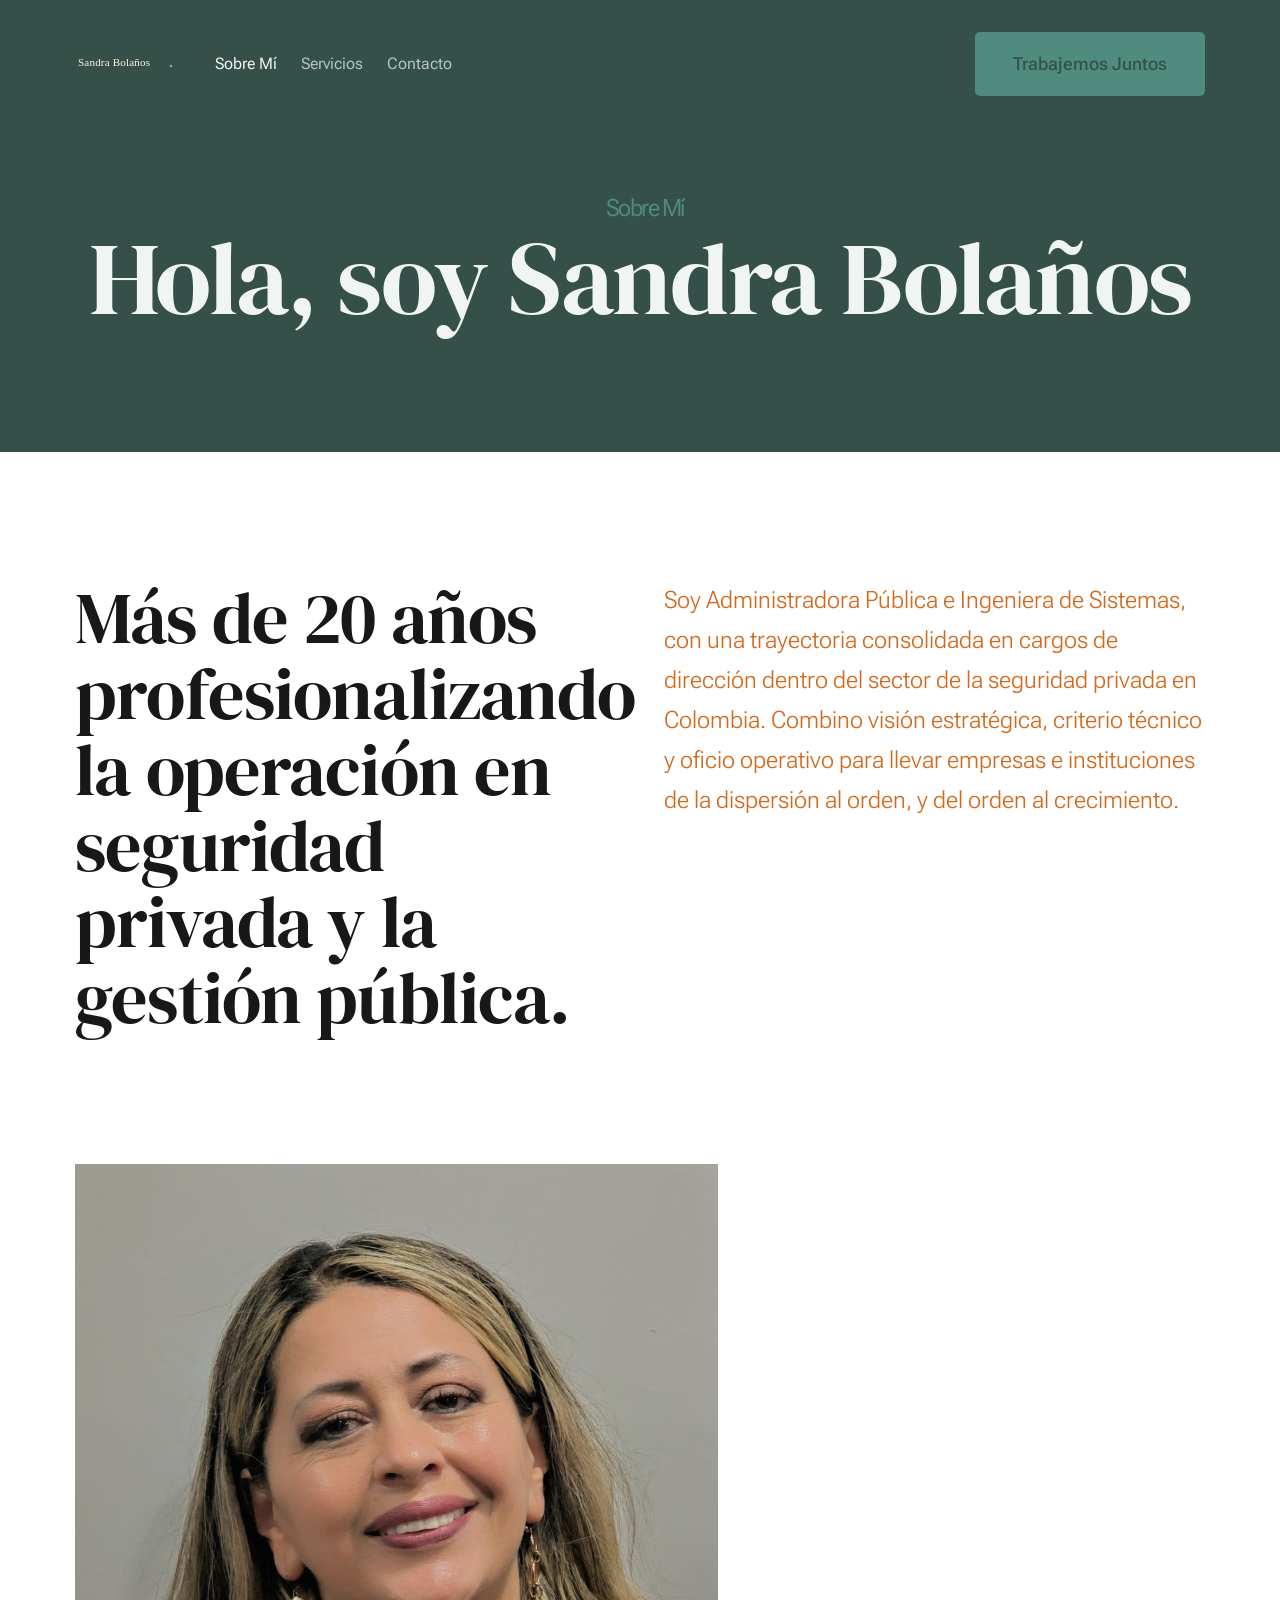
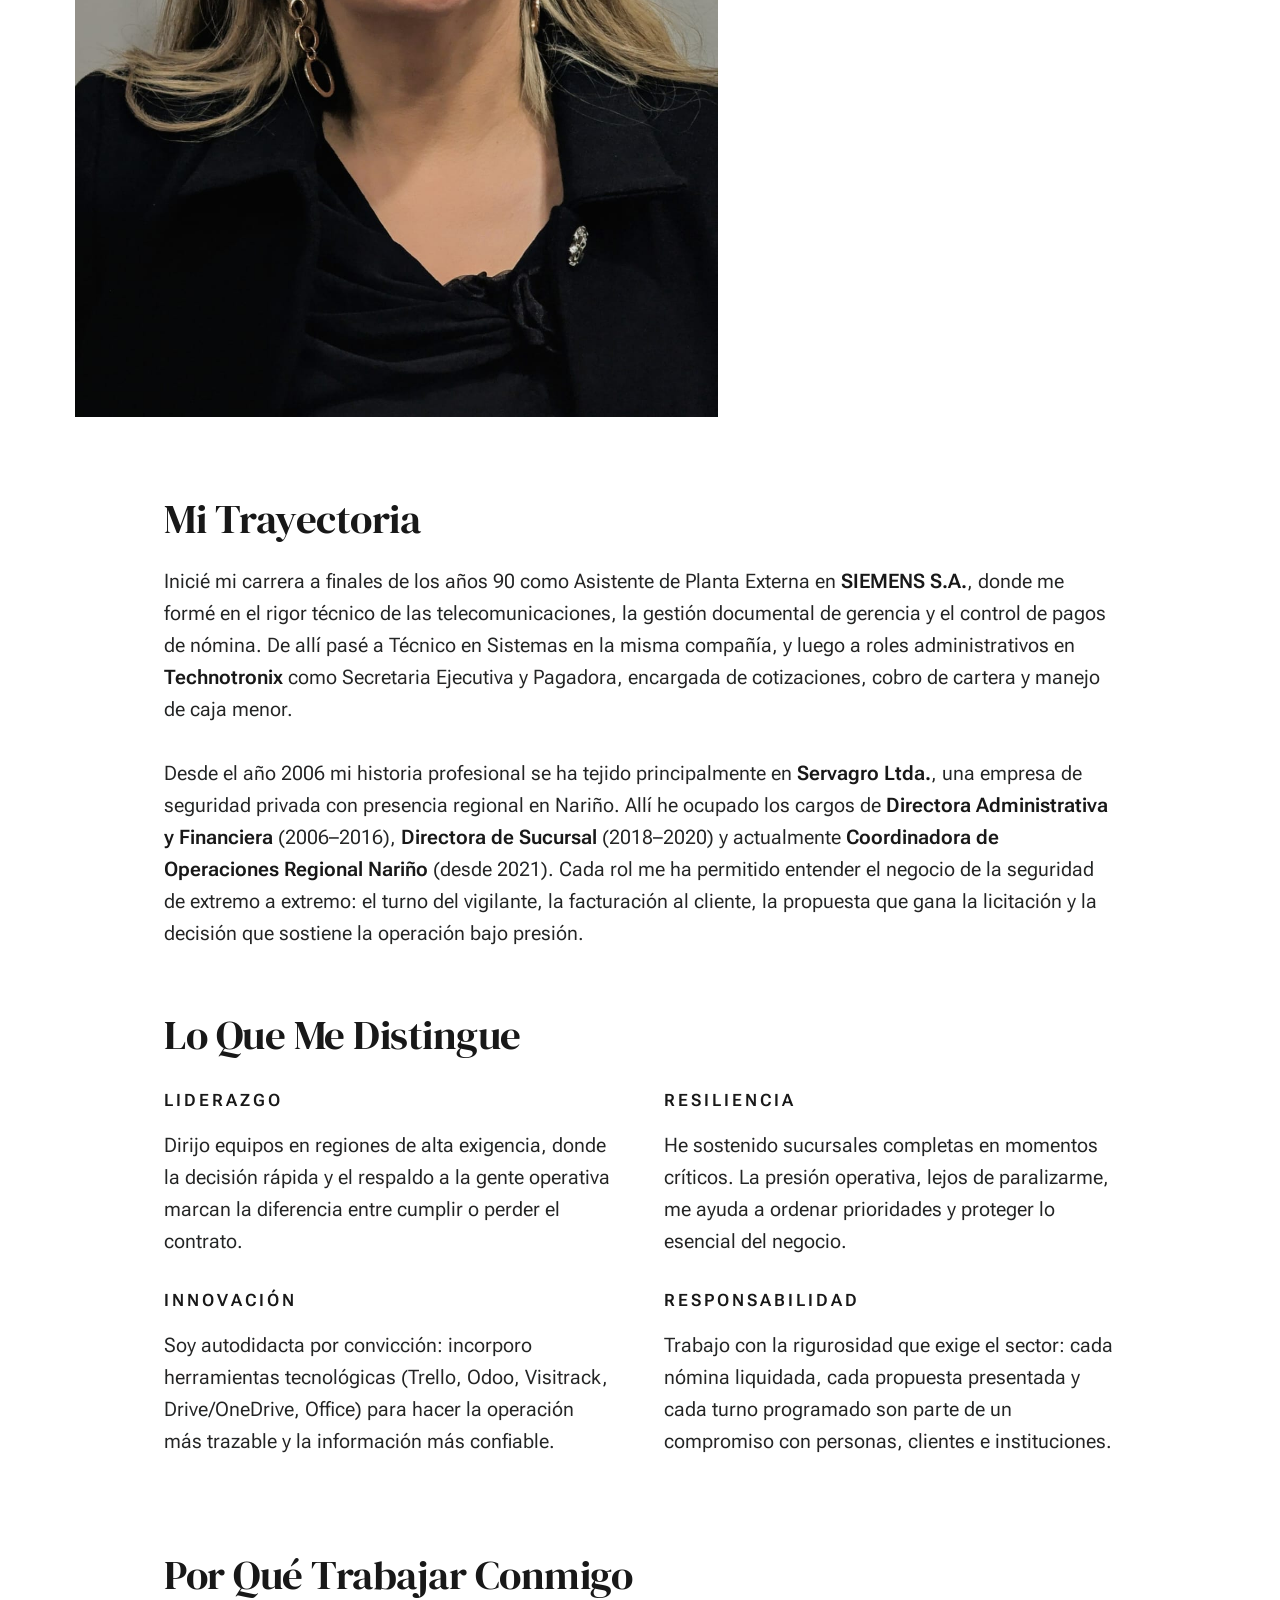
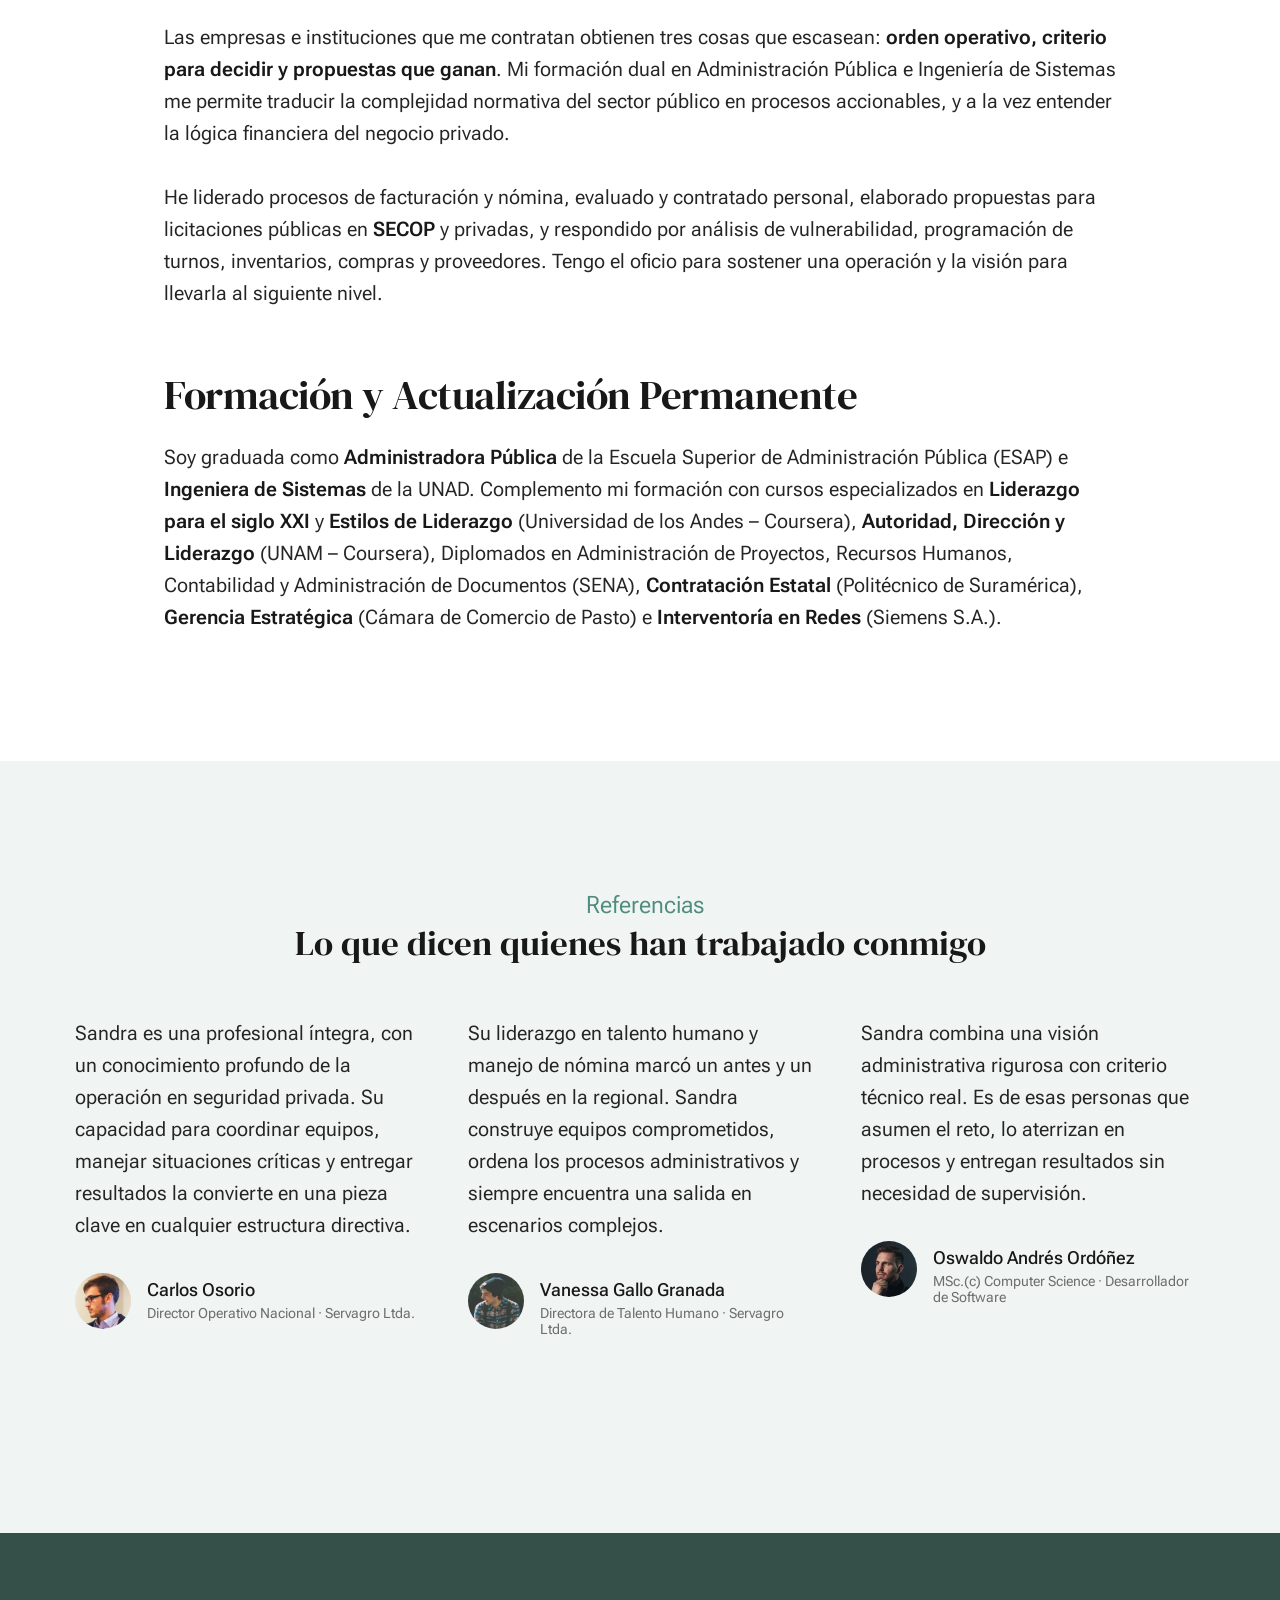
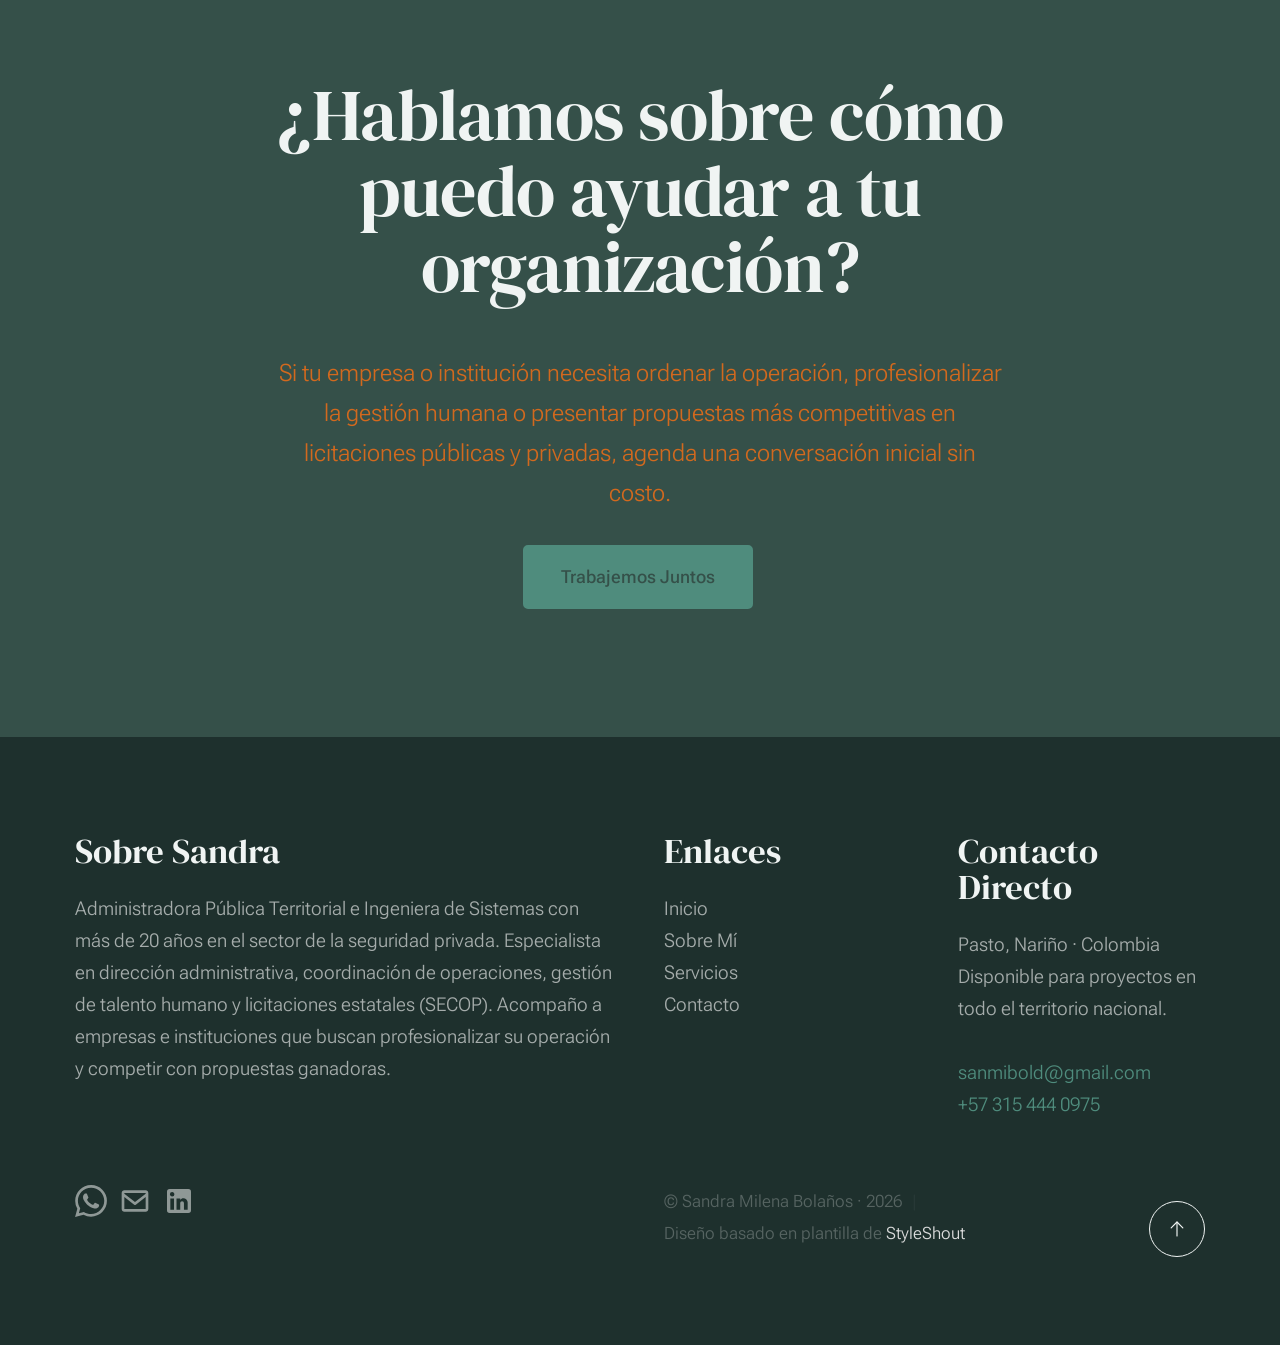
==== commit 2f7d600e: "update territorial fix" ====
--- a/about.html
+++ b/about.html
@@ -107,7 +107,7 @@
                         </div>
                         <div class="column xl-6 lg-12 u-flexitem-x-right">
                             <p class="lead">
-                            Soy Administradora Pública Territorial e Ingeniera de Sistemas, con una trayectoria
+                            Soy Administradora Pública e Ingeniera de Sistemas, con una trayectoria
                             consolidada en cargos de dirección dentro del sector de la seguridad privada en Colombia.
                             Combino visión estratégica, criterio técnico y oficio operativo para llevar empresas
                             e instituciones de la dispersión al orden, y del orden al crecimiento.
@@ -215,7 +215,7 @@
 
                             <h2>Formación y Actualización Permanente</h2>
                             <p>
-                            Soy graduada como <strong>Administradora Pública Territorial</strong> de la
+                            Soy graduada como <strong>Administradora Pública</strong> de la
                             Escuela Superior de Administración Pública (ESAP) e <strong>Ingeniera de
                             Sistemas</strong> de la UNAD. Complemento mi formación con cursos especializados
                             en <strong>Liderazgo para el siglo XXI</strong> y <strong>Estilos de Liderazgo</strong>
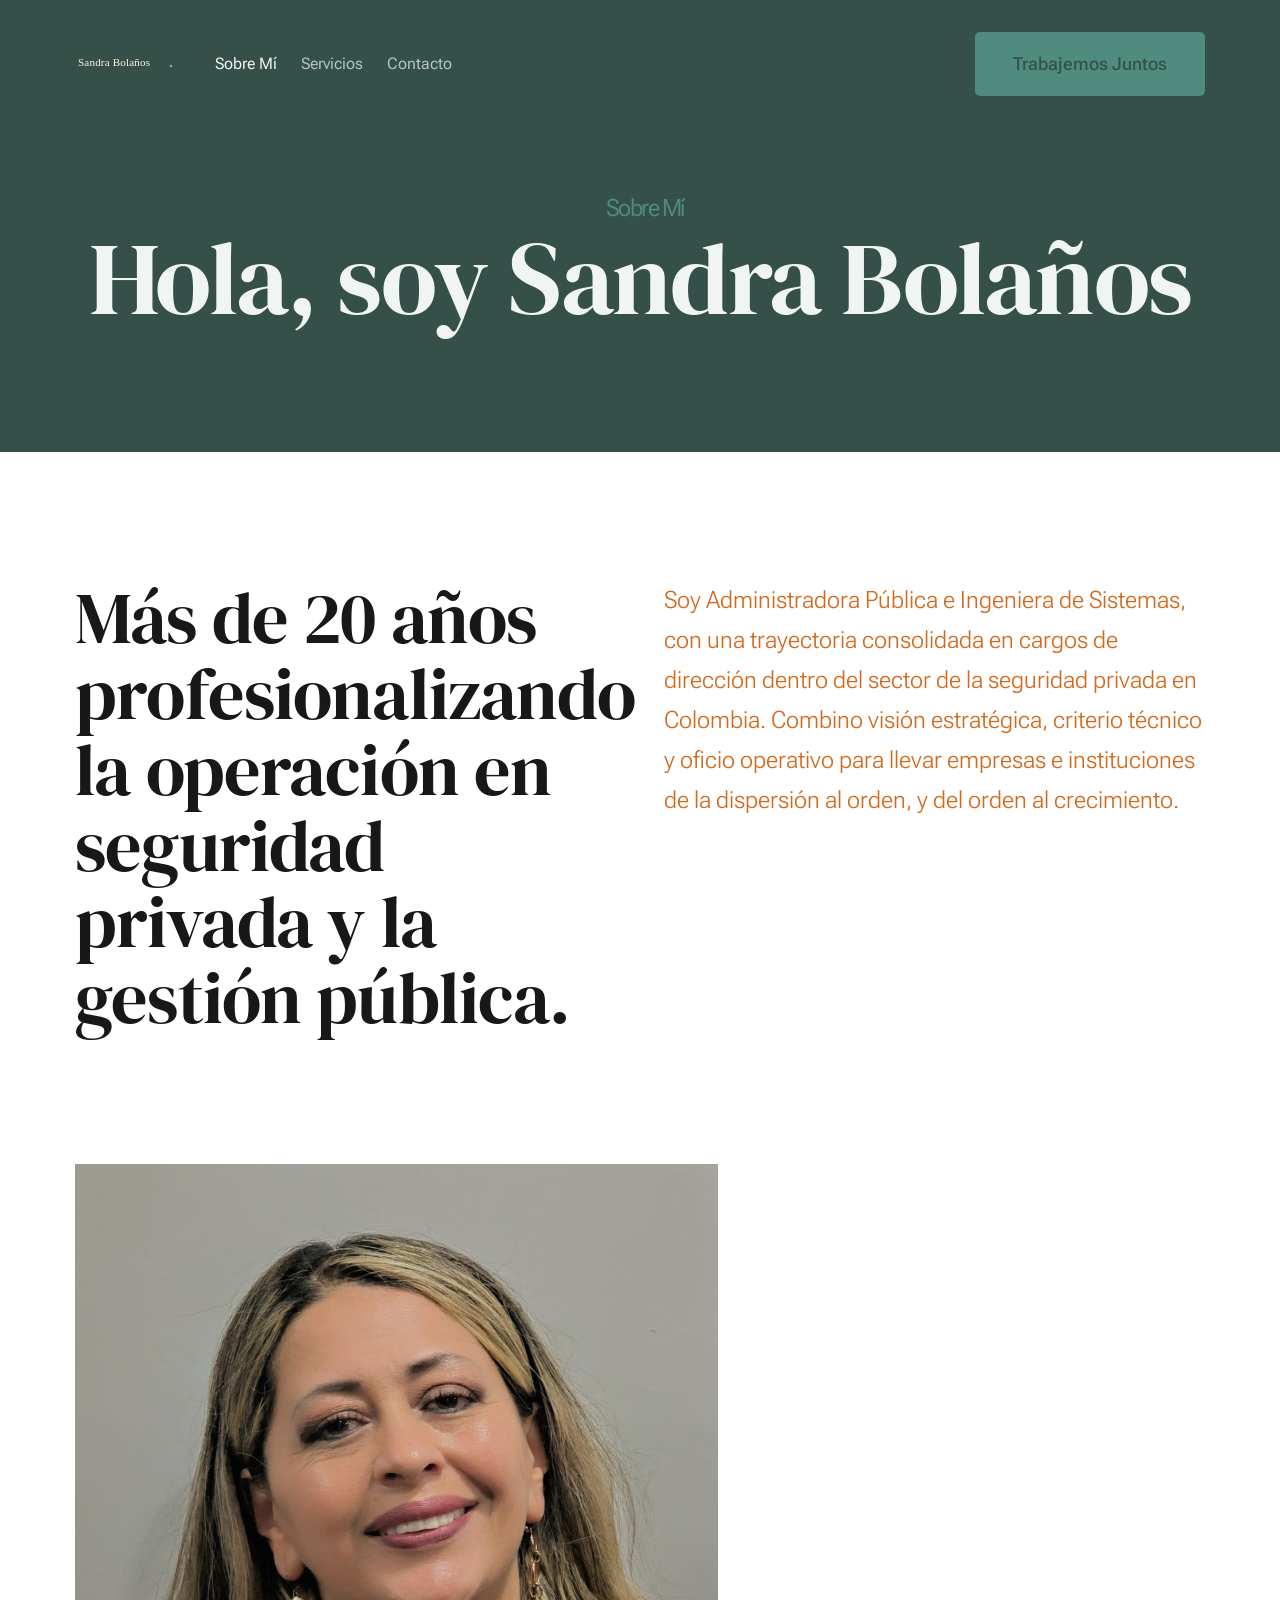
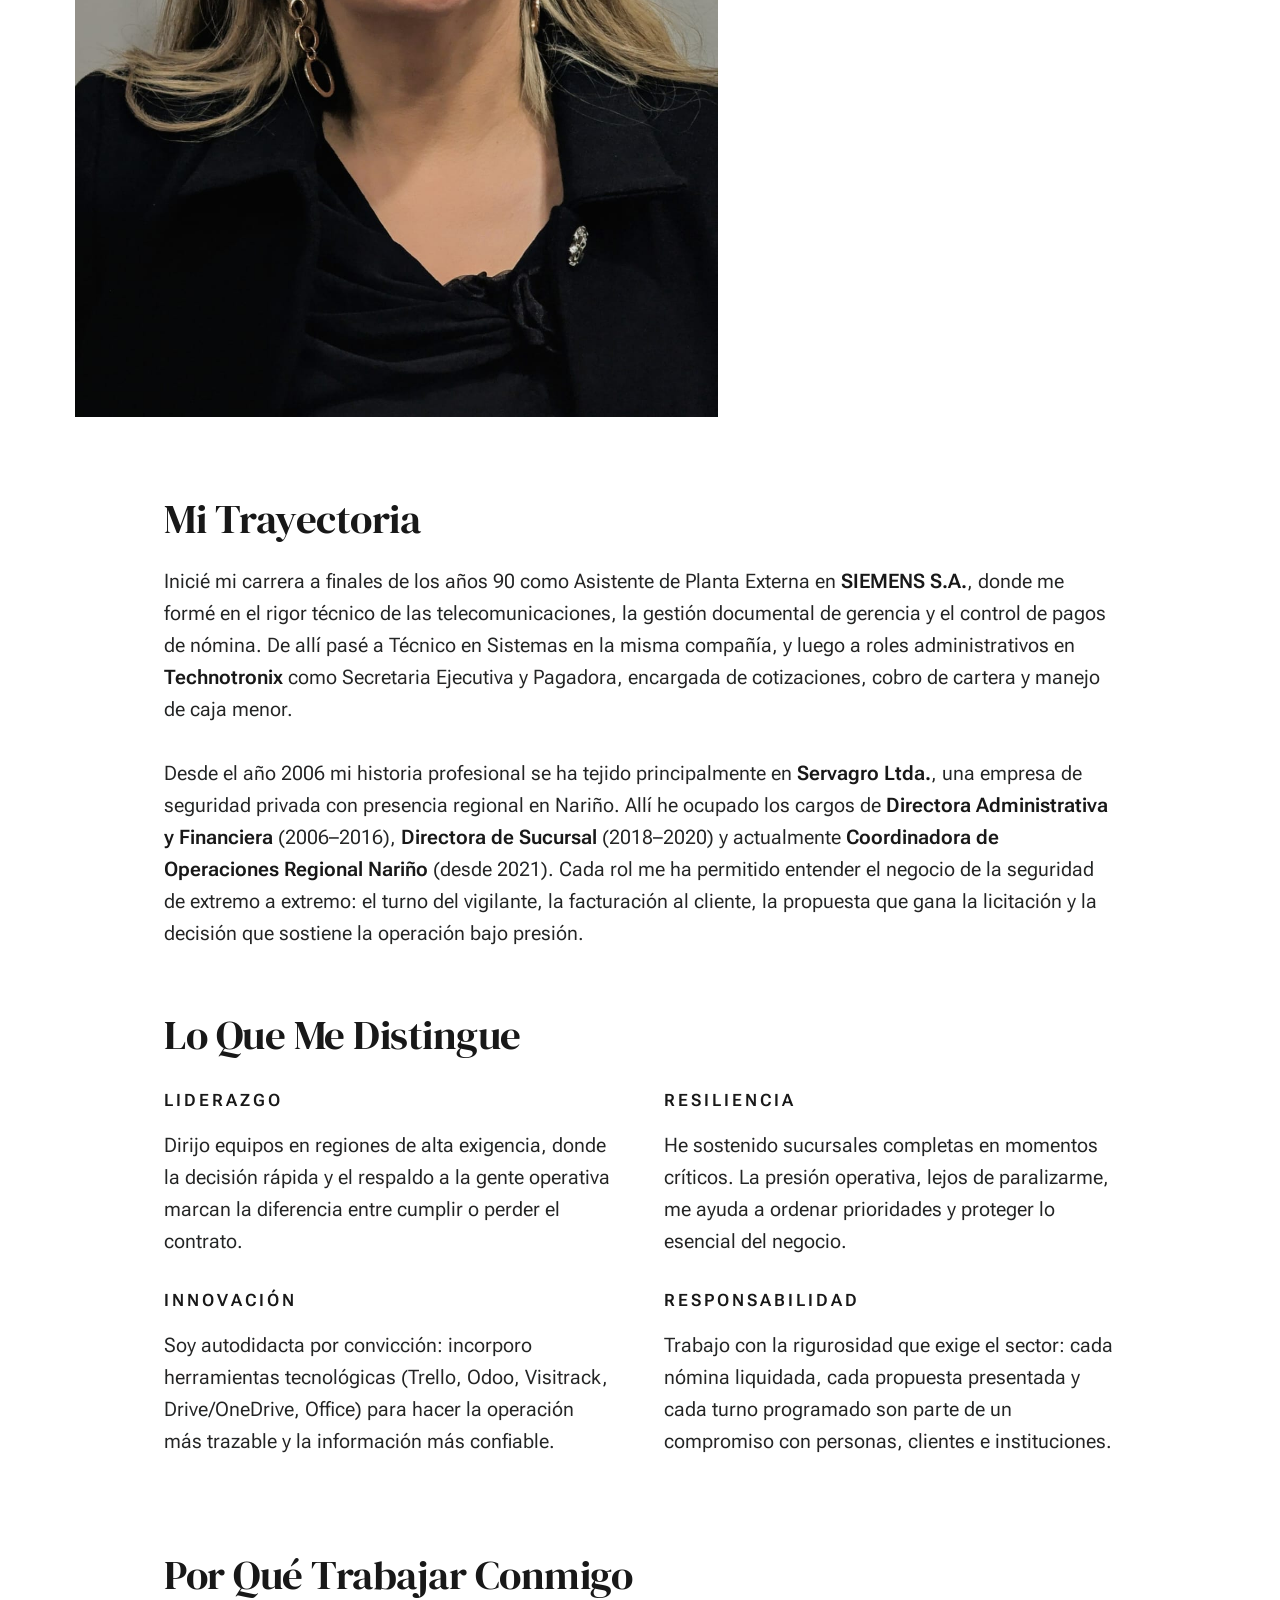
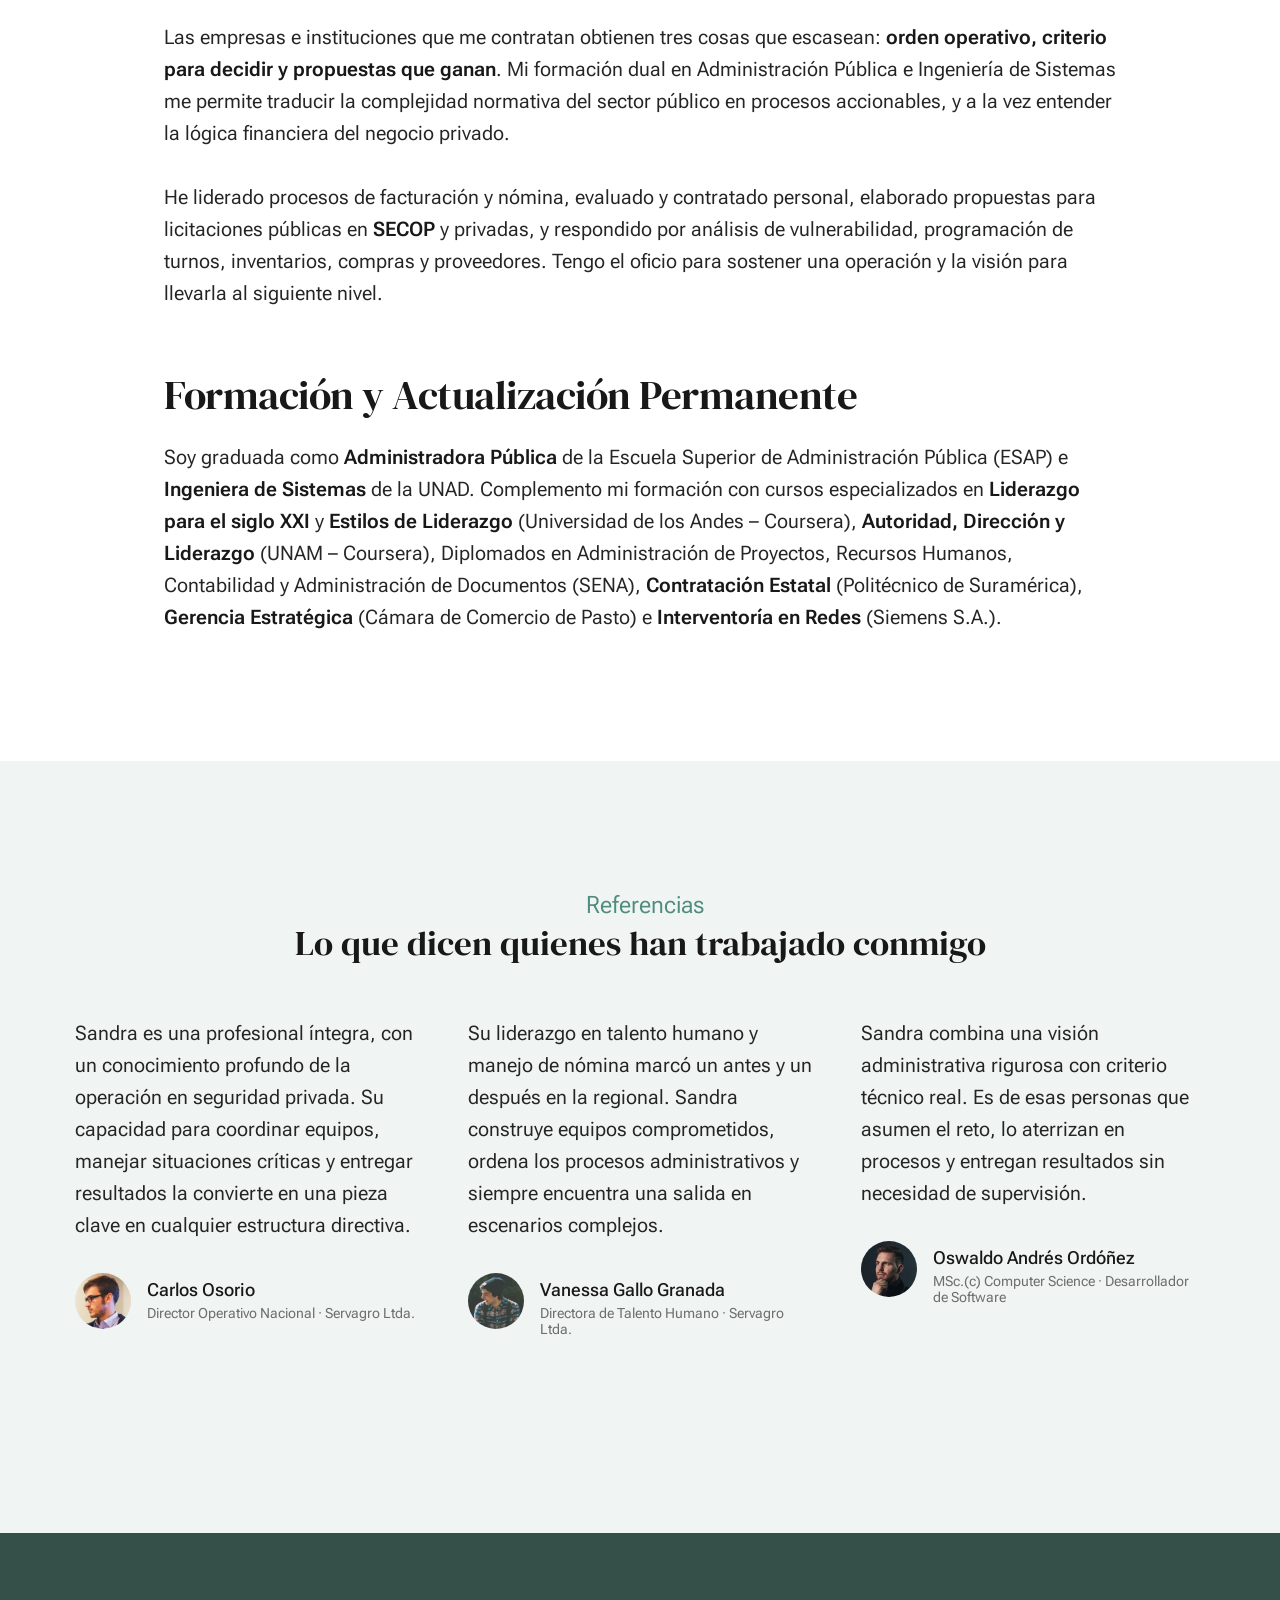
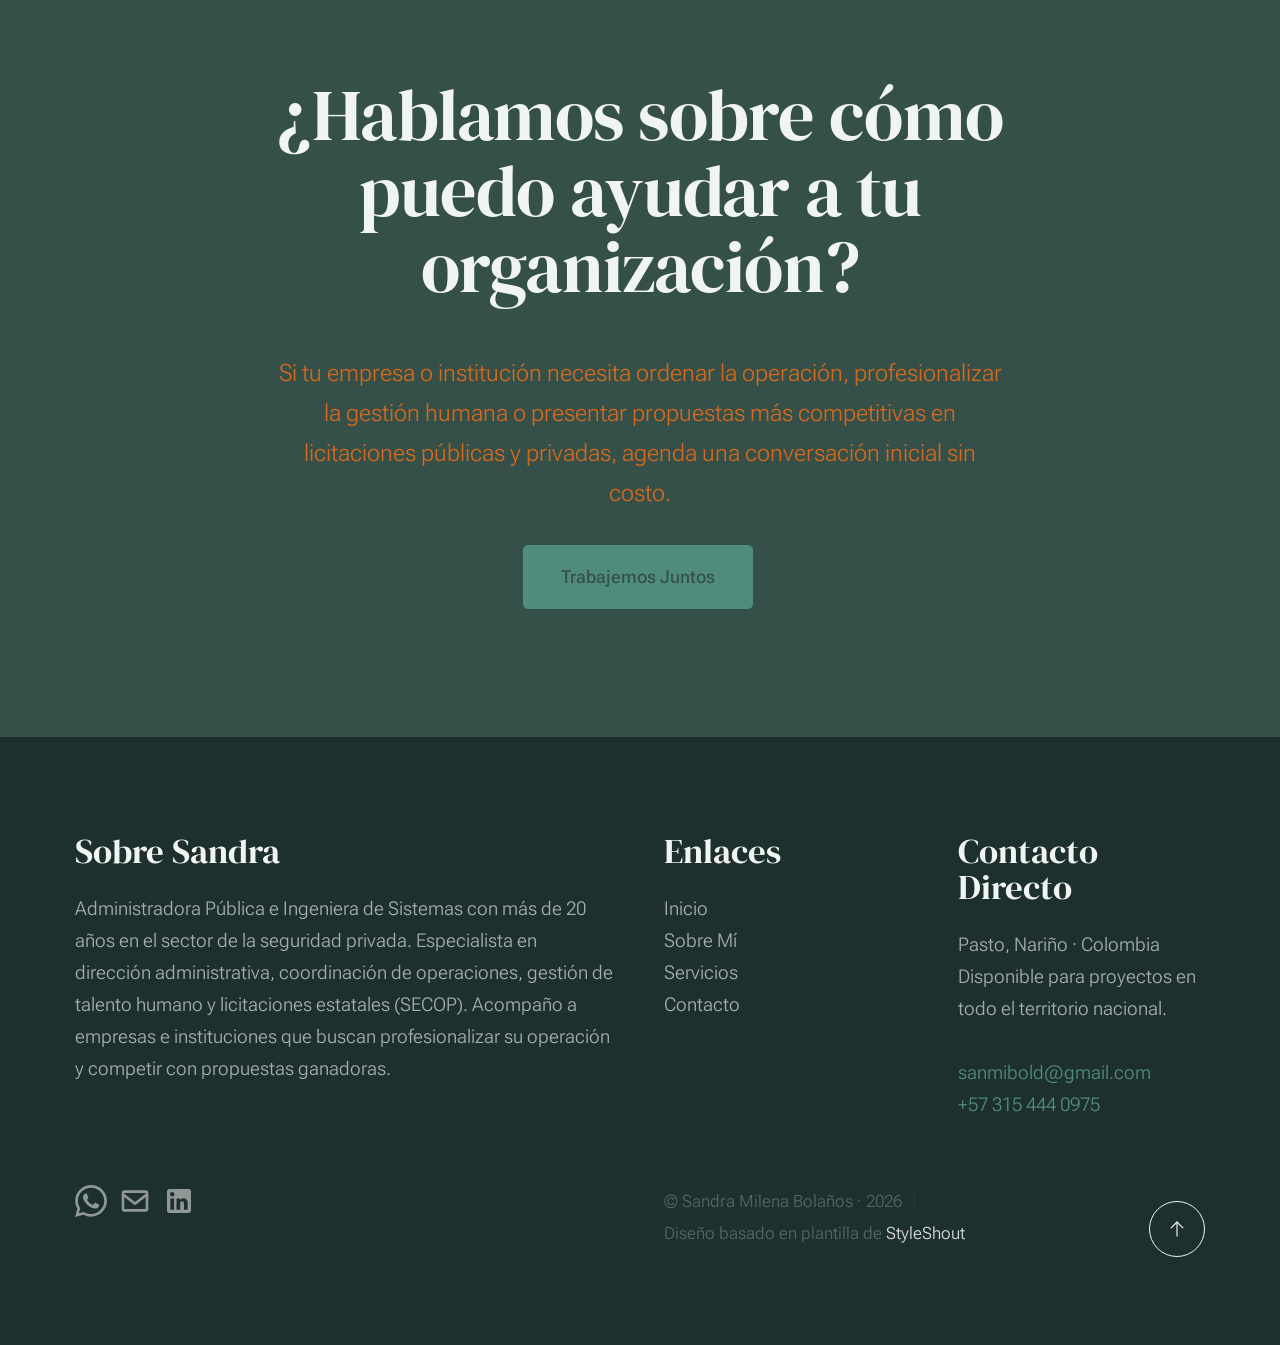
==== commit 0dbc05c9: "update territorial fix" ====
--- a/about.html
+++ b/about.html
@@ -341,7 +341,7 @@
                 <div class="column xl-6 lg-6 md-12 s-footer__block s-footer__about">
                     <h3>Sobre Sandra</h3>
                     <p>
-                    Administradora Pública Territorial e Ingeniera de Sistemas con más de 20 años
+                    Administradora Pública e Ingeniera de Sistemas con más de 20 años
                     en el sector de la seguridad privada. Especialista en dirección administrativa,
                     coordinación de operaciones, gestión de talento humano y licitaciones estatales
                     (SECOP). Acompaño a empresas e instituciones que buscan profesionalizar su
